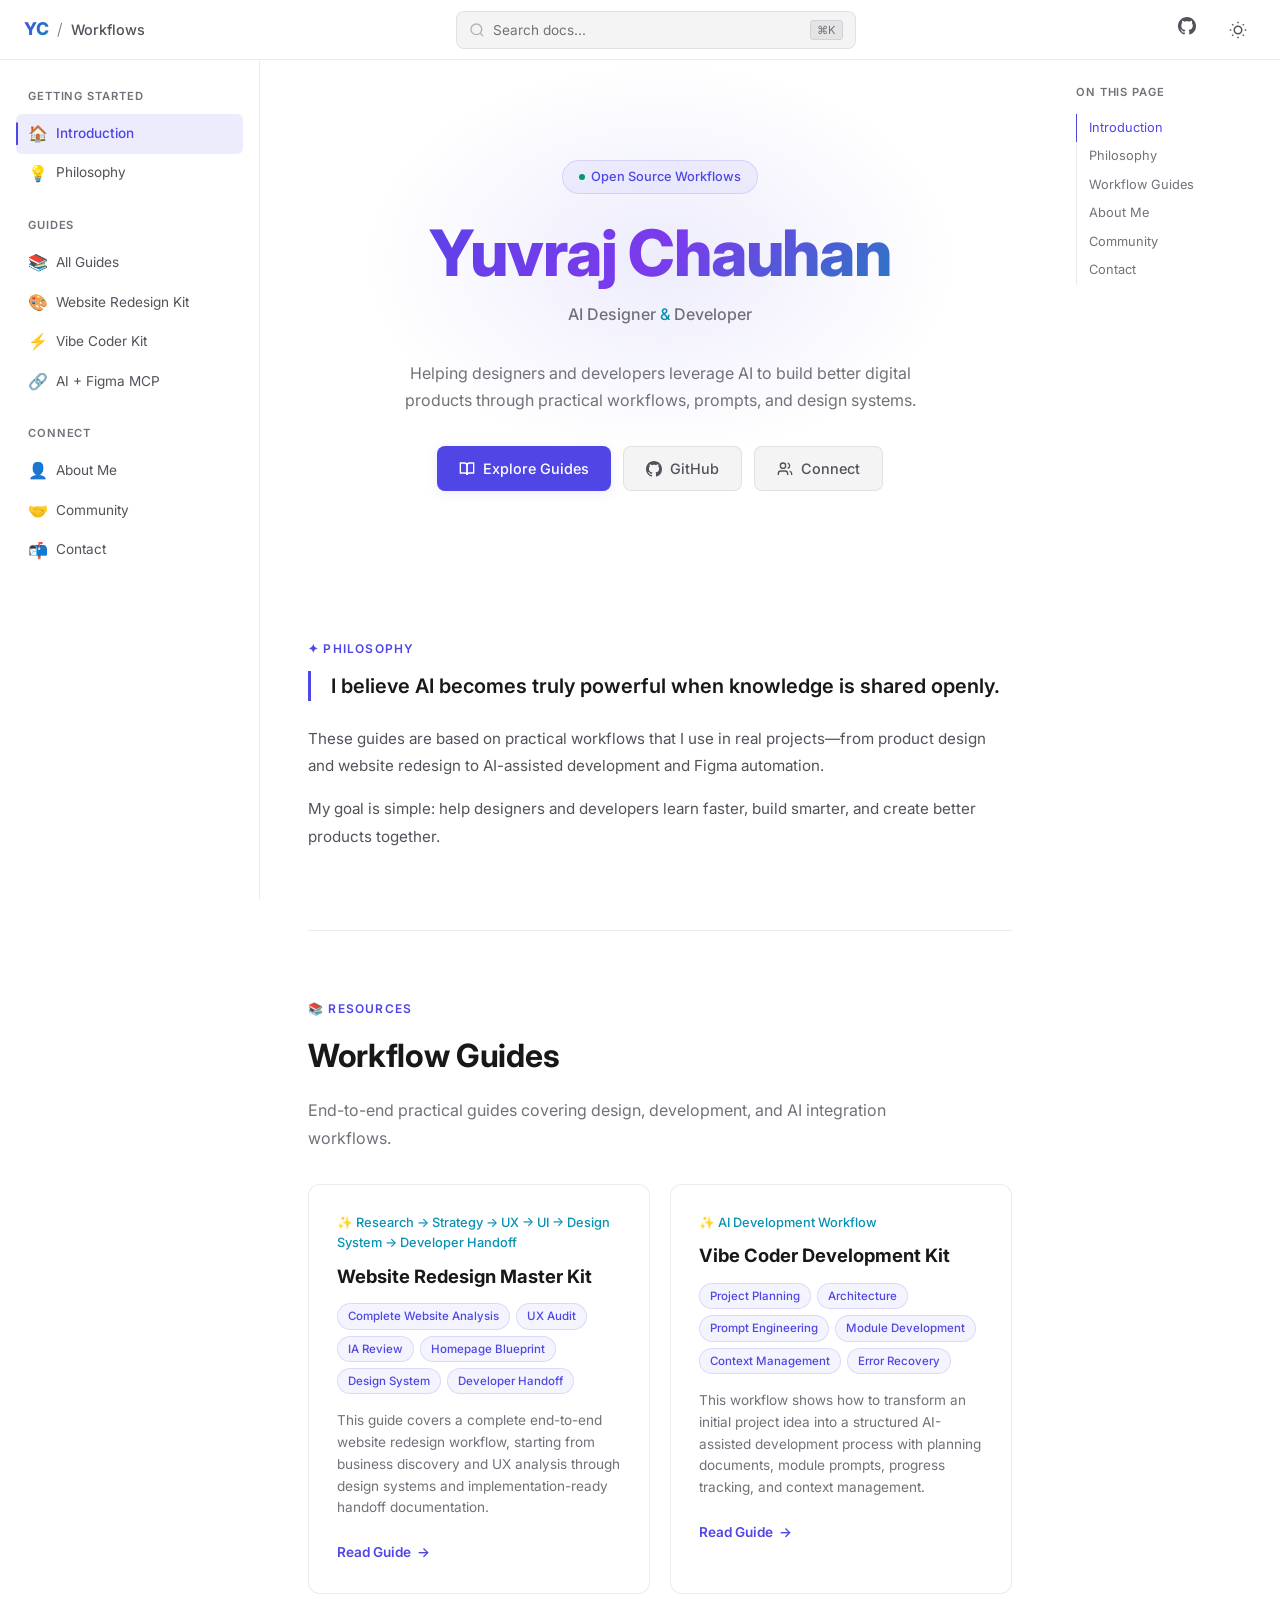
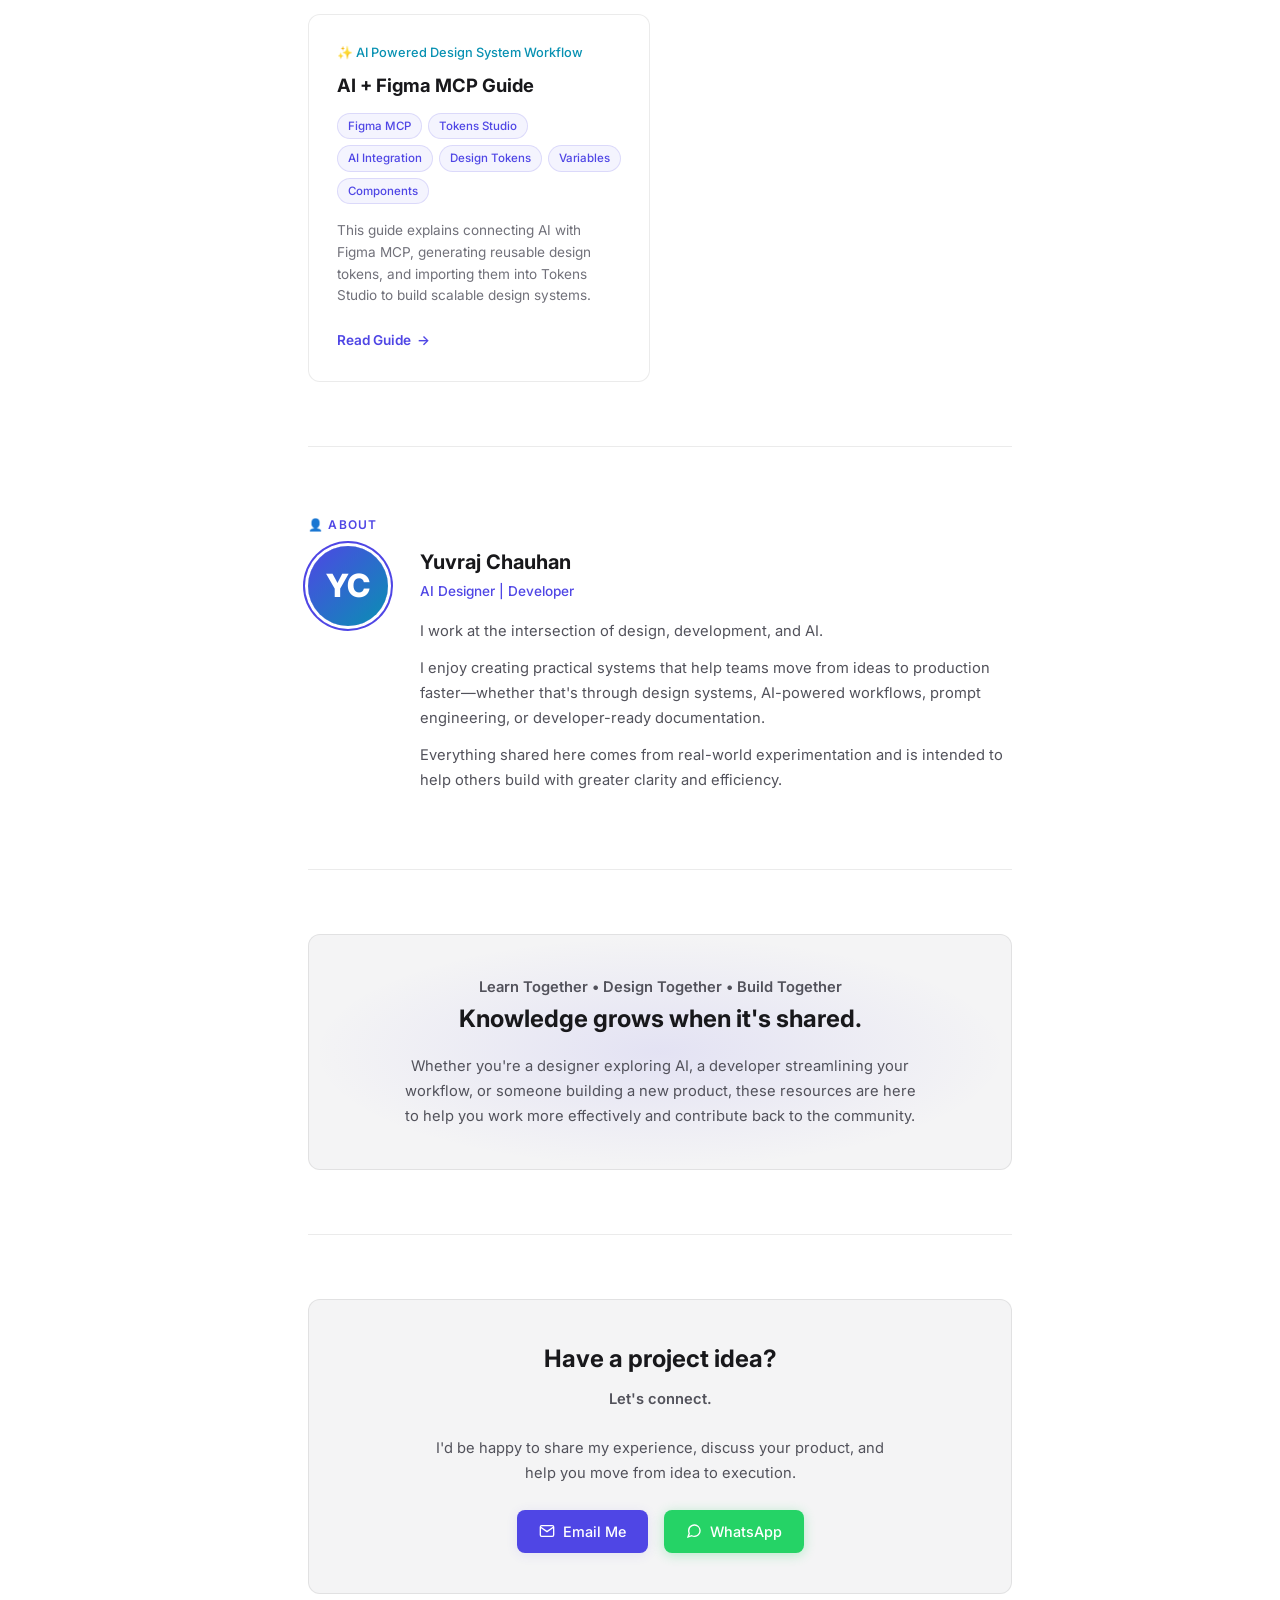
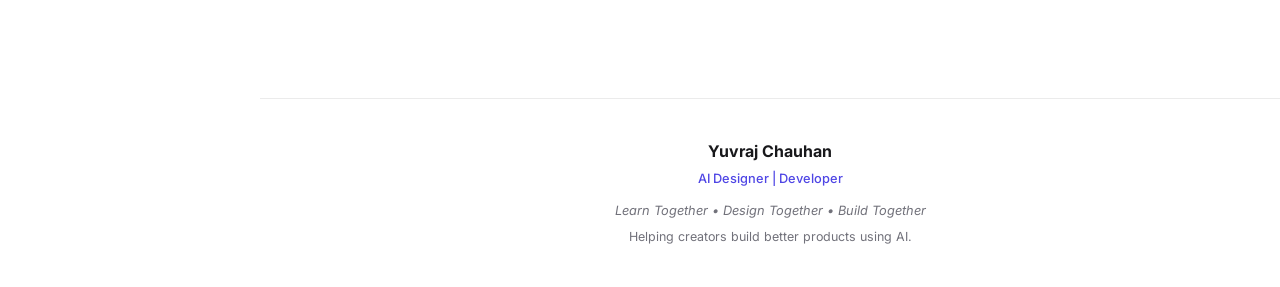
==== index.html @ 5a309671 "first-commit-project" ====
<!DOCTYPE html>
<html lang="en" data-theme="dark">

<head>
  <meta charset="UTF-8">
  <meta name="viewport" content="width=device-width, initial-scale=1.0">
  <title>Yuvraj Chauhan | AI Designer & Developer — Workflows & Guides</title>
  <meta name="description"
    content="Practical AI workflows, prompts, and design systems to help designers and developers build better digital products.">
  <meta name="author" content="Yuvraj Chauhan">
  <link rel="icon"
    href="data:image/svg+xml,<svg xmlns='http://www.w3.org/2000/svg' viewBox='0 0 100 100'><text y='.9em' font-size='90'>⚡</text></svg>">
  <link rel="stylesheet" href="style.css">
</head>

<body>

  <!-- Reading Progress Bar -->
  <div id="progress-bar"></div>

  <!-- ========== NAVBAR ========== -->
  <nav class="navbar" id="navbar">
    <div class="navbar-left">
      <button class="mobile-menu-btn" id="mobile-menu-btn" aria-label="Toggle menu">
        <svg width="20" height="20" viewBox="0 0 24 24" fill="none" stroke="currentColor" stroke-width="2">
          <path d="M3 12h18M3 6h18M3 18h18" />
        </svg>
      </button>
      <a class="logo" href="#">YC</a>
      <span class="logo-divider">/</span>
      <span class="logo-text">Workflows</span>
    </div>
    <div class="navbar-center">
      <button class="search-trigger" id="search-trigger" aria-label="Search">
        <svg viewBox="0 0 24 24" fill="none" stroke="currentColor" stroke-width="2">
          <circle cx="11" cy="11" r="8" />
          <path d="m21 21-4.35-4.35" />
        </svg>
        <span>Search docs...</span>
        <kbd>⌘K</kbd>
      </button>
    </div>
    <div class="navbar-right">
      <a href="#" onclick="alert('GitHub projects coming soon!'); return false;" class="nav-link-top" title="GitHub projects coming soon...">
        <svg width="18" height="18" viewBox="0 0 24 24" fill="currentColor">
          <path
            d="M12 0C5.37 0 0 5.37 0 12c0 5.31 3.435 9.795 8.205 11.385.6.105.825-.255.825-.57 0-.285-.015-1.23-.015-2.235-3.015.555-3.795-.735-4.035-1.41-.135-.345-.72-1.41-1.23-1.695-.42-.225-1.02-.78-.015-.795.945-.015 1.62.87 1.845 1.23 1.08 1.815 2.805 1.305 3.495.99.105-.78.42-1.305.765-1.605-2.67-.3-5.46-1.335-5.46-5.925 0-1.305.465-2.385 1.23-3.225-.12-.3-.54-1.53.12-3.18 0 0 1.005-.315 3.3 1.23.96-.27 1.98-.405 3-.405s2.04.135 3 .405c2.295-1.56 3.3-1.23 3.3-1.23.66 1.65.24 2.88.12 3.18.765.84 1.23 1.905 1.23 3.225 0 4.605-2.805 5.625-5.475 5.925.435.375.81 1.095.81 2.22 0 1.605-.015 2.895-.015 3.3 0 .315.225.69.825.57A12.02 12.02 0 0 0 24 12c0-6.63-5.37-12-12-12z" />
        </svg>
      </a>
      <button class="theme-toggle" id="theme-toggle" aria-label="Toggle theme">
        <svg class="icon-moon" width="18" height="18" viewBox="0 0 24 24" fill="none" stroke="currentColor"
          stroke-width="2">
          <path d="M21 12.79A9 9 0 1 1 11.21 3 7 7 0 0 0 21 12.79z" />
        </svg>
        <svg class="icon-sun" width="18" height="18" viewBox="0 0 24 24" fill="none" stroke="currentColor"
          stroke-width="2" style="display:none">
          <circle cx="12" cy="12" r="5" />
          <path
            d="M12 1v2M12 21v2M4.22 4.22l1.42 1.42M18.36 18.36l1.42 1.42M1 12h2M21 12h2M4.22 19.78l1.42-1.42M18.36 5.64l1.42-1.42" />
        </svg>
      </button>
    </div>
  </nav>

  <!-- Mobile Sidebar Overlay -->
  <div class="sidebar-overlay" id="sidebar-overlay"></div>

  <!-- ========== LAYOUT ========== -->
  <div class="layout">

    <!-- Left Sidebar Navigation -->
    <aside class="sidebar-left" id="sidebar-left">
      <nav>
        <div class="nav-section">
          <span class="nav-label">Getting Started</span>
          <a href="#hero" class="sidebar-link active" data-section="hero">
            <span class="sidebar-link-icon">🏠</span> Introduction
          </a>
          <a href="#philosophy" class="sidebar-link" data-section="philosophy">
            <span class="sidebar-link-icon">💡</span> Philosophy
          </a>
        </div>
        <div class="nav-section">
          <span class="nav-label">Guides</span>
          <a href="#guides" class="sidebar-link" data-section="guides">
            <span class="sidebar-link-icon">📚</span> All Guides
          </a>
          <a href="#guide-redesign" class="sidebar-link" data-section="guide-redesign">
            <span class="sidebar-link-icon">🎨</span> Website Redesign Kit
          </a>
          <a href="#guide-vibecoder" class="sidebar-link" data-section="guide-vibecoder">
            <span class="sidebar-link-icon">⚡</span> Vibe Coder Kit
          </a>
          <a href="#guide-figma" class="sidebar-link" data-section="guide-figma">
            <span class="sidebar-link-icon">🔗</span> AI + Figma MCP
          </a>
        </div>
        <div class="nav-section">
          <span class="nav-label">Connect</span>
          <a href="#about" class="sidebar-link" data-section="about">
            <span class="sidebar-link-icon">👤</span> About Me
          </a>
          <a href="#community" class="sidebar-link" data-section="community">
            <span class="sidebar-link-icon">🤝</span> Community
          </a>
          <a href="#contact" class="sidebar-link" data-section="contact">
            <span class="sidebar-link-icon">📬</span> Contact
          </a>
        </div>
      </nav>
    </aside>

    <!-- Main Content -->
    <main class="content" id="main-content">

      <!-- HERO SECTION -->
      <section class="hero" id="hero">
        <div class="hero-badge">
          <span class="hero-badge-dot"></span>
          Open Source Workflows
        </div>
        <h1>Yuvraj Chauhan</h1>
        <p class="hero-subtitle">AI Designer <span>&</span> Developer</p>
        <p>Helping designers and developers leverage AI to build better digital products through practical workflows,
          prompts, and design systems.</p>
        <div class="hero-buttons">
          <a href="#guides" class="btn btn-primary">
            <svg width="16" height="16" viewBox="0 0 24 24" fill="none" stroke="currentColor" stroke-width="2">
              <path d="M2 3h6a4 4 0 0 1 4 4v14a3 3 0 0 0-3-3H2z" />
              <path d="M22 3h-6a4 4 0 0 0-4 4v14a3 3 0 0 1 3-3h7z" />
            </svg>
            Explore Guides
          </a>
          <a href="#" onclick="alert('GitHub projects coming soon!'); return false;" class="btn btn-secondary">
            <svg width="16" height="16" viewBox="0 0 24 24" fill="currentColor"><path d="M12 0C5.37 0 0 5.37 0 12c0 5.31 3.435 9.795 8.205 11.385.6.105.825-.255.825-.57 0-.285-.015-1.23-.015-2.235-3.015.555-3.795-.735-4.035-1.41-.135-.345-.72-1.41-1.23-1.695-.42-.225-1.02-.78-.015-.795.945-.015 1.62.87 1.845 1.23 1.08 1.815 2.805 1.305 3.495.99.105-.78.42-1.305.765-1.605-2.67-.3-5.46-1.335-5.46-5.925 0-1.305.465-2.385 1.23-3.225-.12-.3-.54-1.53.12-3.18 0 0 1.005-.315 3.3 1.23.96-.27 1.98-.405 3-.405s2.04.135 3 .405c2.295-1.56 3.3-1.23 3.3-1.23.66 1.65.24 2.88.12 3.18.765.84 1.23 1.905 1.23 3.225 0 4.605-2.805 5.625-5.475 5.925.435.375.81 1.095.81 2.22 0 1.605-.015 2.895-.015 3.3 0 .315.225.69.825.57A12.02 12.02 0 0 0 24 12c0-6.63-5.37-12-12-12z"/></svg>
            GitHub
          </a>
          <a href="#contact" class="btn btn-secondary">
            <svg width="16" height="16" viewBox="0 0 24 24" fill="none" stroke="currentColor" stroke-width="2">
              <path d="M16 21v-2a4 4 0 0 0-4-4H6a4 4 0 0 0-4 4v2" />
              <circle cx="9" cy="7" r="4" />
              <path d="M22 21v-2a4 4 0 0 0-3-3.87" />
              <path d="M16 3.13a4 4 0 0 1 0 7.75" />
            </svg>
            Connect
          </a>
        </div>
      </section>

      <!-- PHILOSOPHY / INTRODUCTION -->
      <section class="section" id="philosophy">
        <div class="reveal">
          <span class="section-label">✦ Philosophy</span>
          <div class="intro-quote">
            I believe AI becomes truly powerful when knowledge is shared openly.
          </div>
          <p class="intro-text">
            These guides are based on practical workflows that I use in real projects—from product design and website
            redesign to AI-assisted development and Figma automation.
          </p>
          <p class="intro-text">
            My goal is simple: help designers and developers learn faster, build smarter, and create better products
            together.
          </p>
        </div>
      </section>

      <!-- GUIDES / RESOURCE CARDS -->
      <section class="section" id="guides">
        <div class="reveal">
          <span class="section-label">📚 Resources</span>
          <h2 class="section-title">Workflow Guides</h2>
          <p class="section-desc">End-to-end practical guides covering design, development, and AI integration
            workflows.</p>
        </div>

        <div class="cards-grid">

          <!-- Card 1: Website Redesign -->
          <article class="resource-card reveal reveal-delay-1" id="guide-redesign">
            <span class="card-sparkle">✨ Research → Strategy → UX → UI → Design System → Developer Handoff</span>
            <h3 class="card-title">Website Redesign Master Kit</h3>
            <div class="card-tags">
              <span class="card-tag">Complete Website Analysis</span>
              <span class="card-tag">UX Audit</span>
              <span class="card-tag">IA Review</span>
              <span class="card-tag">Homepage Blueprint</span>
              <span class="card-tag">Design System</span>
              <span class="card-tag">Developer Handoff</span>
            </div>
            <p class="card-desc">This guide covers a complete end-to-end website redesign workflow, starting from
              business discovery and UX analysis through design systems and implementation-ready handoff documentation.
            </p>
            <a href="guides/website-redesign.html" class="card-btn">Read Guide <span>→</span></a>
          </article>

          <!-- Card 2: Vibe Coder -->
          <article class="resource-card reveal reveal-delay-2" id="guide-vibecoder">
            <span class="card-sparkle">✨ AI Development Workflow</span>
            <h3 class="card-title">Vibe Coder Development Kit</h3>
            <div class="card-tags">
              <span class="card-tag">Project Planning</span>
              <span class="card-tag">Architecture</span>
              <span class="card-tag">Prompt Engineering</span>
              <span class="card-tag">Module Development</span>
              <span class="card-tag">Context Management</span>
              <span class="card-tag">Error Recovery</span>
            </div>
            <p class="card-desc">This workflow shows how to transform an initial project idea into a structured
              AI-assisted development process with planning documents, module prompts, progress tracking, and context
              management.</p>
            <a href="guides/vibe-coder.html" class="card-btn">Read Guide <span>→</span></a>
          </article>

          <!-- Card 3: AI + Figma MCP -->
          <article class="resource-card reveal reveal-delay-3" id="guide-figma">
            <span class="card-sparkle">✨ AI Powered Design System Workflow</span>
            <h3 class="card-title">AI + Figma MCP Guide</h3>
            <div class="card-tags">
              <span class="card-tag">Figma MCP</span>
              <span class="card-tag">Tokens Studio</span>
              <span class="card-tag">AI Integration</span>
              <span class="card-tag">Design Tokens</span>
              <span class="card-tag">Variables</span>
              <span class="card-tag">Components</span>
            </div>
            <p class="card-desc">This guide explains connecting AI with Figma MCP, generating reusable design tokens,
              and importing them into Tokens Studio to build scalable design systems.</p>
            <a href="guides/ai-figma-mcp.html" class="card-btn">Read Guide <span>→</span></a>
          </article>

        </div>
      </section>

      <!-- ABOUT ME -->
      <section class="section" id="about">
        <div class="reveal">
          <span class="section-label">👤 About</span>
          <div class="about-grid">
            <div class="about-avatar">YC</div>
            <div class="about-content">
              <h2 class="about-name">Yuvraj Chauhan</h2>
              <p class="about-role">AI Designer | Developer</p>
              <p>I work at the intersection of design, development, and AI.</p>
              <p>I enjoy creating practical systems that help teams move from ideas to production faster—whether that's
                through design systems, AI-powered workflows, prompt engineering, or developer-ready documentation.</p>
              <p>Everything shared here comes from real-world experimentation and is intended to help others build with
                greater clarity and efficiency.</p>
            </div>
          </div>
        </div>
      </section>

      <!-- COMMUNITY -->
      <section class="section" id="community">
        <div class="reveal">
          <div class="community-banner">
            <p class="community-tagline">Learn Together • Design Together • Build Together</p>
            <h2>Knowledge grows when it's shared.</h2>
            <p>Whether you're a designer exploring AI, a developer streamlining your workflow, or someone building a new
              product, these resources are here to help you work more effectively and contribute back to the community.
            </p>
          </div>
        </div>
      </section>

      <!-- CONTACT CTA -->
      <section class="section" id="contact">
        <div class="reveal">
          <div class="cta-box">
            <h2>Have a project idea?</h2>
            <p class="cta-subtitle">Let's connect.</p>
            <p>I'd be happy to share my experience, discuss your product, and help you move from idea to execution.</p>
            <div style="display: flex; gap: 16px; justify-content: center; flex-wrap: wrap; margin-top: 24px;">
              <a href="mailto:chauhanyuvrajsinh457@gmail.com" class="btn btn-primary">
                <svg width="16" height="16" viewBox="0 0 24 24" fill="none" stroke="currentColor" stroke-width="2"><path d="M4 4h16c1.1 0 2 .9 2 2v12c0 1.1-.9 2-2 2H4c-1.1 0-2-.9-2-2V6c0-1.1.9-2 2-2z"/><polyline points="22,6 12,13 2,6"/></svg>
                Email Me
              </a>
              <a href="https://wa.me/919428371238" target="_blank" rel="noopener" class="btn btn-primary" style="background: #25D366; color: white; box-shadow: 0 2px 12px rgba(37, 211, 102, 0.3);">
                <svg width="16" height="16" viewBox="0 0 24 24" fill="none" stroke="currentColor" stroke-width="2"><path d="M21 11.5a8.38 8.38 0 0 1-.9 3.8 8.5 8.5 0 0 1-7.6 4.7 8.38 8.38 0 0 1-3.8-.9L3 21l1.9-5.7a8.38 8.38 0 0 1-.9-3.8 8.5 8.5 0 0 1 4.7-7.6 8.38 8.38 0 0 1 3.8-.9h.5a8.48 8.48 0 0 1 8 8v.5z"/></svg>
                WhatsApp
              </a>
            </div>
          </div>
        </div>
      </section>

    </main>

    <!-- Right Sidebar - Table of Contents -->
    <aside class="sidebar-right" id="sidebar-right">
      <span class="toc-title">On This Page</span>
      <a href="#hero" class="toc-link active" data-toc="hero">Introduction</a>
      <a href="#philosophy" class="toc-link" data-toc="philosophy">Philosophy</a>
      <a href="#guides" class="toc-link" data-toc="guides">Workflow Guides</a>
      <a href="#about" class="toc-link" data-toc="about">About Me</a>
      <a href="#community" class="toc-link" data-toc="community">Community</a>
      <a href="#contact" class="toc-link" data-toc="contact">Contact</a>
    </aside>

  </div>

  <!-- ========== FOOTER ========== -->
  <footer class="footer" id="footer">
    <p class="footer-brand">Yuvraj Chauhan</p>
    <p class="footer-role">AI Designer | Developer</p>
    <p class="footer-tagline">Learn Together • Design Together • Build Together</p>
    <p class="footer-desc">Helping creators build better products using AI.</p>
  </footer>

  <!-- ========== SEARCH MODAL ========== -->
  <div class="search-modal" id="search-modal">
    <div class="search-box">
      <div class="search-input-wrap">
        <svg viewBox="0 0 24 24" fill="none" stroke="currentColor" stroke-width="2">
          <circle cx="11" cy="11" r="8" />
          <path d="m21 21-4.35-4.35" />
        </svg>
        <input type="text" class="search-input" id="search-input" placeholder="Search documentation..."
          autocomplete="off">
        <kbd
          style="font-size:0.7rem;padding:2px 8px;background:var(--bg-2);border:1px solid var(--border);border-radius:4px;color:var(--text-3);">Esc</kbd>
      </div>
      <div class="search-results" id="search-results">
        <a href="#hero" class="search-result-item" data-search="introduction yuvraj chauhan ai designer developer">
          <span class="search-result-icon">🏠</span>
          <span class="search-result-text">Introduction</span>
        </a>
        <a href="#philosophy" class="search-result-item"
          data-search="philosophy ai knowledge shared openly guides practical workflows">
          <span class="search-result-icon">💡</span>
          <span class="search-result-text">Philosophy</span>
        </a>
        <a href="#guide-redesign" class="search-result-item"
          data-search="website redesign master kit ux audit ia review design system developer handoff">
          <span class="search-result-icon">🎨</span>
          <span class="search-result-text">Website Redesign Master Kit</span>
        </a>
        <a href="#guide-vibecoder" class="search-result-item"
          data-search="vibe coder development kit ai project planning architecture prompt engineering">
          <span class="search-result-icon">⚡</span>
          <span class="search-result-text">Vibe Coder Development Kit</span>
        </a>
        <a href="#guide-figma" class="search-result-item"
          data-search="ai figma mcp tokens studio design tokens variables components">
          <span class="search-result-icon">🔗</span>
          <span class="search-result-text">AI + Figma MCP Guide</span>
        </a>
        <a href="#about" class="search-result-item" data-search="about me yuvraj chauhan designer developer ai">
          <span class="search-result-icon">👤</span>
          <span class="search-result-text">About Me</span>
        </a>
        <a href="#contact" class="search-result-item" data-search="contact connect project idea email">
          <span class="search-result-icon">📬</span>
          <span class="search-result-text">Contact</span>
        </a>
      </div>
      <div class="search-hint">Navigate with ↑↓ · Select with Enter · Close with Esc</div>
    </div>
  </div>

  <script src="app.js"></script>
</body>

</html>
---- style.css ----
/* ========== IMPORTS ========== */
@import url('https://fonts.googleapis.com/css2?family=Inter:wght@300;400;500;600;700;800;900&family=JetBrains+Mono:wght@400;500;600&display=swap');

/* ========== CSS VARIABLES ========== */
:root {
  --font-sans: 'Inter', -apple-system, BlinkMacSystemFont, sans-serif;
  --font-mono: 'JetBrains Mono', monospace;
  --radius: 12px;
  --radius-sm: 8px;
  --radius-xs: 6px;
  --sidebar-w: 260px;
  --toc-w: 220px;
  --navbar-h: 60px;
  --transition: 0.3s cubic-bezier(0.4, 0, 0.2, 1);
}

[data-theme="dark"] {
  --bg-0: #09090B;
  --bg-1: #111113;
  --bg-2: #18181B;
  --bg-card: #141418;
  --bg-card-hover: #1a1a1f;
  --border: rgba(255,255,255,0.06);
  --border-hover: rgba(255,255,255,0.12);
  --text-1: #FAFAFA;
  --text-2: #A1A1AA;
  --text-3: #71717A;
  --primary: #6366F1;
  --primary-hover: #818CF8;
  --primary-glow: rgba(99,102,241,0.15);
  --accent: #22D3EE;
  --accent-hover: #67E8F9;
  --accent-glow: rgba(34,211,238,0.12);
  --gradient-1: linear-gradient(135deg, #6366F1, #22D3EE);
  --gradient-2: linear-gradient(135deg, #6366F1 0%, #8B5CF6 50%, #22D3EE 100%);
  --shadow-card: 0 4px 24px rgba(0,0,0,0.3);
  --shadow-lg: 0 8px 40px rgba(0,0,0,0.4);
  --navbar-bg: rgba(9,9,11,0.8);
  --overlay: rgba(0,0,0,0.6);
  --tag-bg: rgba(99,102,241,0.1);
  --tag-border: rgba(99,102,241,0.2);
  --success: #34D399;
  --warning: #FBBF24;
}

[data-theme="light"] {
  --bg-0: #FFFFFF;
  --bg-1: #F4F4F5;
  --bg-2: #E4E4E7;
  --bg-card: #FFFFFF;
  --bg-card-hover: #FAFAFA;
  --border: rgba(0,0,0,0.08);
  --border-hover: rgba(0,0,0,0.15);
  --text-1: #18181B;
  --text-2: #52525B;
  --text-3: #71717A;
  --primary: #4F46E5;
  --primary-hover: #6366F1;
  --primary-glow: rgba(79,70,229,0.1);
  --accent: #0891B2;
  --accent-hover: #06B6D4;
  --accent-glow: rgba(8,145,178,0.08);
  --gradient-1: linear-gradient(135deg, #4F46E5, #0891B2);
  --gradient-2: linear-gradient(135deg, #4F46E5 0%, #7C3AED 50%, #0891B2 100%);
  --shadow-card: 0 4px 24px rgba(0,0,0,0.06);
  --shadow-lg: 0 8px 40px rgba(0,0,0,0.1);
  --navbar-bg: rgba(255,255,255,0.8);
  --overlay: rgba(0,0,0,0.4);
  --tag-bg: rgba(79,70,229,0.06);
  --tag-border: rgba(79,70,229,0.15);
  --success: #059669;
  --warning: #D97706;
}

/* ========== RESET ========== */
*, *::before, *::after { margin: 0; padding: 0; box-sizing: border-box; }
html { 
  scroll-behavior: smooth; 
  scroll-padding-top: calc(var(--navbar-h) + 24px);
  overflow-x: hidden;
  width: 100vw;
  max-width: 100%;
}
body {
  font-family: var(--font-sans);
  background: var(--bg-0);
  color: var(--text-1);
  line-height: 1.6;
  -webkit-font-smoothing: antialiased;
  overflow-x: hidden;
  width: 100%;
  max-width: 100%;
  transition: background var(--transition), color var(--transition);
}
a { color: inherit; text-decoration: none; }
button { font-family: inherit; cursor: pointer; border: none; background: none; }
img { max-width: 100%; display: block; }
ul, ol { list-style: none; }

/* ========== SCROLLBAR ========== */
::-webkit-scrollbar { width: 6px; }
::-webkit-scrollbar-track { background: transparent; }
::-webkit-scrollbar-thumb { background: var(--border-hover); border-radius: 3px; }
::-webkit-scrollbar-thumb:hover { background: var(--text-3); }

/* ========== PROGRESS BAR ========== */
#progress-bar {
  position: fixed; top: 0; left: 0; height: 2px; z-index: 1001;
  background: var(--gradient-1);
  width: 0%; transition: width 0.1s linear;
  box-shadow: 0 0 10px var(--primary-glow);
}

/* ========== NAVBAR ========== */
.navbar {
  position: fixed; top: 0; left: 0; right: 0; height: var(--navbar-h);
  background: var(--navbar-bg); backdrop-filter: blur(16px); -webkit-backdrop-filter: blur(16px);
  border-bottom: 1px solid var(--border); z-index: 1000;
  display: flex; align-items: center; justify-content: space-between;
  padding: 0 24px;
}
.navbar-left { display: flex; align-items: center; gap: 8px; }
.logo {
  font-weight: 800; font-size: 1.1rem; color: var(--text-1);
  background: var(--gradient-1); -webkit-background-clip: text; -webkit-text-fill-color: transparent;
  background-clip: text;
}
.logo-divider { color: var(--text-3); font-weight: 300; }
.logo-text { color: var(--text-2); font-size: 0.9rem; font-weight: 500; }
.mobile-menu-btn {
  display: none; font-size: 1.2rem; color: var(--text-2); padding: 4px;
}
.navbar-center { flex: 1; max-width: 400px; margin: 0 24px; }
.search-trigger {
  width: 100%; display: flex; align-items: center; gap: 8px;
  padding: 8px 12px; background: var(--bg-1); border: 1px solid var(--border);
  border-radius: var(--radius-sm); color: var(--text-3); font-size: 0.85rem;
  transition: border-color var(--transition), background var(--transition);
}
.search-trigger:hover { border-color: var(--border-hover); background: var(--bg-2); }
.search-trigger svg { width: 16px; height: 16px; opacity: 0.5; }
.search-trigger span { flex: 1; text-align: left; }
.search-trigger kbd {
  font-family: var(--font-sans); font-size: 0.7rem; padding: 2px 6px;
  background: var(--bg-2); border: 1px solid var(--border); border-radius: 4px;
  color: var(--text-3);
}
.navbar-right { display: flex; align-items: center; gap: 12px; }
.nav-link-top {
  font-size: 0.85rem; color: var(--text-2); padding: 6px 12px;
  border-radius: var(--radius-xs); transition: color var(--transition), background var(--transition);
}
.nav-link-top:hover { color: var(--text-1); background: var(--bg-1); }
.theme-toggle {
  width: 36px; height: 36px; display: flex; align-items: center; justify-content: center;
  border-radius: var(--radius-sm); color: var(--text-2); font-size: 1.1rem;
  transition: background var(--transition), color var(--transition);
}
.theme-toggle:hover { background: var(--bg-1); color: var(--text-1); }

/* ========== LAYOUT ========== */
.layout {
  display: flex; max-width: 1440px; margin: 0 auto;
  padding-top: var(--navbar-h);
}

/* ========== LEFT SIDEBAR ========== */
.sidebar-left {
  width: var(--sidebar-w); min-width: var(--sidebar-w);
  position: sticky; top: var(--navbar-h); height: calc(100vh - var(--navbar-h));
  overflow-y: auto; padding: 24px 16px; border-right: 1px solid var(--border);
  transition: transform var(--transition);
}
.nav-section { margin-bottom: 20px; }
.nav-label {
  display: block; font-size: 0.7rem; font-weight: 600; text-transform: uppercase;
  letter-spacing: 0.08em; color: var(--text-3); padding: 4px 12px; margin-bottom: 4px;
}
.sidebar-link {
  display: flex; align-items: center; gap: 8px;
  padding: 7px 12px; font-size: 0.85rem; color: var(--text-2);
  border-radius: var(--radius-xs); transition: all var(--transition);
  position: relative;
}
.sidebar-link:hover { color: var(--text-1); background: var(--bg-1); }
.sidebar-link.active {
  color: var(--primary); background: var(--primary-glow);
  font-weight: 500;
}
.sidebar-link.active::before {
  content: ''; position: absolute; left: 0; top: 50%; transform: translateY(-50%);
  width: 2px; height: 60%; background: var(--primary); border-radius: 2px;
}
.sidebar-link-icon { font-size: 1rem; width: 20px; text-align: center; }

/* ========== MAIN CONTENT ========== */
.content {
  flex: 1; min-width: 0; padding: 40px 48px;
  max-width: calc(100% - var(--sidebar-w) - var(--toc-w));
}

/* ========== RIGHT SIDEBAR (TOC) ========== */
.sidebar-right {
  width: var(--toc-w); min-width: var(--toc-w);
  position: sticky; top: var(--navbar-h); height: calc(100vh - var(--navbar-h));
  overflow-y: auto; padding: 24px 16px;
}
.toc-title {
  display: block; font-size: 0.7rem; font-weight: 600; text-transform: uppercase;
  letter-spacing: 0.08em; color: var(--text-3); margin-bottom: 12px;
}
.toc-link {
  display: block; font-size: 0.8rem; color: var(--text-3); padding: 4px 12px;
  border-left: 1px solid var(--border); transition: all var(--transition);
}
.toc-link:hover { color: var(--text-2); border-color: var(--text-3); }
.toc-link.active { color: var(--primary); border-color: var(--primary); }

/* ========== HERO SECTION ========== */
.hero {
  text-align: center; padding: 60px 0 80px; position: relative;
}
.hero::before {
  content: ''; position: absolute; top: -40px; left: 50%; transform: translateX(-50%);
  width: 100%; max-width: 600px; height: 400px;
  background: radial-gradient(ellipse, var(--primary-glow) 0%, transparent 70%);
  pointer-events: none; z-index: 0;
}
.hero-badge {
  display: inline-flex; align-items: center; gap: 6px;
  padding: 6px 16px; background: var(--tag-bg); border: 1px solid var(--tag-border);
  border-radius: 100px; font-size: 0.8rem; color: var(--primary); font-weight: 500;
  margin-bottom: 24px; position: relative; z-index: 1;
}
.hero-badge-dot {
  width: 6px; height: 6px; background: var(--success); border-radius: 50%;
  animation: pulse-dot 2s ease infinite;
}
@keyframes pulse-dot {
  0%, 100% { opacity: 1; transform: scale(1); }
  50% { opacity: 0.5; transform: scale(1.5); }
}
.hero h1 {
  font-size: clamp(2.5rem, 5vw, 4rem); font-weight: 800; line-height: 1.1;
  background: var(--gradient-2); -webkit-background-clip: text; -webkit-text-fill-color: transparent;
  background-clip: text; margin-bottom: 12px; position: relative; z-index: 1;
  letter-spacing: -0.02em;
}
.hero-subtitle {
  font-size: 1.1rem; color: var(--text-2); font-weight: 500;
  margin-bottom: 20px; position: relative; z-index: 1;
}
.hero-subtitle span { color: var(--accent); }
.hero p {
  max-width: 560px; margin: 0 auto 32px; color: var(--text-3);
  font-size: 1rem; line-height: 1.7; position: relative; z-index: 1;
}
.hero-buttons {
  display: flex; gap: 12px; justify-content: center; flex-wrap: wrap;
  position: relative; z-index: 1;
}

/* ========== BUTTONS ========== */
.btn {
  display: inline-flex; align-items: center; gap: 8px;
  padding: 10px 22px; font-size: 0.9rem; font-weight: 500;
  border-radius: var(--radius-sm); transition: all var(--transition);
  position: relative; overflow: hidden;
}
.btn-primary {
  background: var(--primary); color: #fff;
  box-shadow: 0 2px 12px var(--primary-glow);
}
.btn-primary:hover {
  background: var(--primary-hover); transform: translateY(-1px);
  box-shadow: 0 4px 20px var(--primary-glow);
}
.btn-secondary {
  background: var(--bg-1); color: var(--text-2);
  border: 1px solid var(--border);
}
.btn-secondary:hover {
  background: var(--bg-2); color: var(--text-1);
  border-color: var(--border-hover); transform: translateY(-1px);
}
.btn-ghost {
  color: var(--primary); padding: 10px 4px;
}
.btn-ghost:hover { color: var(--primary-hover); }
.btn svg { width: 16px; height: 16px; }

/* ========== SECTIONS ========== */
.section {
  padding: 64px 0; position: relative;
}
.section + .section { border-top: 1px solid var(--border); }
.section-label {
  display: inline-flex; align-items: center; gap: 6px;
  font-size: 0.75rem; font-weight: 600; text-transform: uppercase;
  letter-spacing: 0.1em; color: var(--primary); margin-bottom: 12px;
}
.section-title {
  font-size: clamp(1.5rem, 3vw, 2rem); font-weight: 700;
  margin-bottom: 16px; letter-spacing: -0.01em;
}
.section-desc {
  color: var(--text-3); font-size: 1rem; max-width: 600px;
  line-height: 1.7; margin-bottom: 32px;
}

/* ========== INTRO SECTION ========== */
.intro-quote {
  font-size: 1.25rem; font-weight: 600; color: var(--text-1); line-height: 1.5;
  margin-bottom: 24px; position: relative; padding-left: 20px;
  border-left: 3px solid var(--primary);
}
.intro-text { color: var(--text-2); font-size: 0.95rem; line-height: 1.8; margin-bottom: 16px; }

/* ========== RESOURCE CARDS ========== */
.cards-grid {
  display: grid; grid-template-columns: repeat(auto-fill, minmax(300px, 1fr));
  gap: 20px;
}
.resource-card {
  background: var(--bg-card); border: 1px solid var(--border);
  border-radius: var(--radius); padding: 28px; position: relative;
  transition: all var(--transition); overflow: hidden;
}
.resource-card::before {
  content: ''; position: absolute; top: 0; left: 0; right: 0; height: 2px;
  background: var(--gradient-1); opacity: 0; transition: opacity var(--transition);
}
.resource-card:hover {
  border-color: var(--border-hover); background: var(--bg-card-hover);
  transform: translateY(-2px); box-shadow: var(--shadow-card);
}
.resource-card:hover::before { opacity: 1; }
.card-emoji { font-size: 1.5rem; margin-bottom: 16px; display: block; }
.card-sparkle {
  font-size: 0.8rem; color: var(--accent); font-weight: 500;
  margin-bottom: 8px; display: flex; align-items: center; gap: 4px;
}
.card-title {
  font-size: 1.15rem; font-weight: 700; margin-bottom: 12px;
  color: var(--text-1);
}
.card-tags {
  display: flex; flex-wrap: wrap; gap: 6px; margin-bottom: 16px;
}
.card-tag {
  padding: 3px 10px; font-size: 0.72rem; font-weight: 500;
  background: var(--tag-bg); border: 1px solid var(--tag-border);
  border-radius: 100px; color: var(--primary);
}
.card-desc {
  font-size: 0.85rem; color: var(--text-3); line-height: 1.6;
  margin-bottom: 20px;
}
.card-btn {
  display: inline-flex; align-items: center; gap: 6px;
  font-size: 0.85rem; font-weight: 600; color: var(--primary);
  transition: all var(--transition);
}
.card-btn:hover { color: var(--primary-hover); gap: 10px; }

/* ========== ABOUT SECTION ========== */
.about-grid {
  display: grid; grid-template-columns: auto 1fr; gap: 32px;
  align-items: start;
}
.about-avatar {
  width: 80px; height: 80px; border-radius: 50%; overflow: hidden;
  background: var(--gradient-1); display: flex; align-items: center;
  justify-content: center; font-size: 2rem; font-weight: 800; color: #fff;
  box-shadow: 0 0 0 3px var(--bg-0), 0 0 0 5px var(--primary);
}
.about-content .about-name { font-size: 1.25rem; font-weight: 700; margin-bottom: 2px; }
.about-content .about-role { color: var(--primary); font-size: 0.85rem; font-weight: 500; margin-bottom: 16px; }
.about-content p { color: var(--text-2); font-size: 0.92rem; line-height: 1.7; margin-bottom: 12px; }

/* ========== COMMUNITY SECTION ========== */
.community-banner {
  background: var(--bg-1); border: 1px solid var(--border);
  border-radius: var(--radius); padding: 40px; text-align: center;
  position: relative; overflow: hidden;
}
.community-banner::before {
  content: ''; position: absolute; inset: 0;
  background: radial-gradient(ellipse at center, var(--primary-glow) 0%, transparent 70%);
  pointer-events: none;
}
.community-tagline {
  font-size: 0.85rem; font-weight: 600; color: var(--accent);
  margin-bottom: 12px; position: relative;
}
.community-banner h2 {
  font-size: 1.5rem; font-weight: 700; margin-bottom: 16px; position: relative;
}
.community-banner p {
  color: var(--text-2); font-size: 0.92rem; max-width: 520px;
  margin: 0 auto; line-height: 1.7; position: relative;
}

/* ========== CONTACT CTA ========== */
.cta-box {
  background: var(--bg-1); border: 1px solid var(--border);
  border-radius: var(--radius); padding: 40px; text-align: center;
  position: relative; overflow: hidden;
}
.cta-box::before {
  content: ''; position: absolute; inset: -1px;
  background: var(--gradient-1); border-radius: var(--radius); z-index: -1;
  opacity: 0; transition: opacity var(--transition);
}
.cta-box:hover::before { opacity: 0.15; }
.cta-box h2 { font-size: 1.5rem; font-weight: 700; margin-bottom: 8px; }
.cta-subtitle { color: var(--accent); font-weight: 600; font-size: 1.1rem; margin-bottom: 16px; }
.cta-box p { color: var(--text-2); font-size: 0.92rem; max-width: 480px; margin: 0 auto 24px; line-height: 1.7; }

/* ========== FOOTER ========== */
.footer {
  border-top: 1px solid var(--border); padding: 40px 48px;
  margin-left: var(--sidebar-w); text-align: center;
}
.footer-brand { font-weight: 700; font-size: 1rem; margin-bottom: 4px; }
.footer-role { color: var(--primary); font-size: 0.8rem; font-weight: 500; margin-bottom: 12px; }
.footer-tagline { color: var(--text-3); font-size: 0.8rem; font-style: italic; margin-bottom: 6px; }
.footer-desc { color: var(--text-3); font-size: 0.78rem; }

/* ========== SEARCH MODAL ========== */
.search-modal {
  position: fixed; inset: 0; z-index: 2000; display: flex;
  align-items: flex-start; justify-content: center; padding-top: 20vh;
  background: var(--overlay); backdrop-filter: blur(8px);
  opacity: 0; visibility: hidden; transition: all var(--transition);
}
.search-modal.active { opacity: 1; visibility: visible; }
.search-box {
  width: 90%; max-width: 520px; background: var(--bg-1);
  border: 1px solid var(--border); border-radius: var(--radius);
  box-shadow: var(--shadow-lg); overflow: hidden;
  transform: translateY(-10px); transition: transform var(--transition);
}
.search-modal.active .search-box { transform: translateY(0); }
.search-input-wrap {
  display: flex; align-items: center; gap: 12px; padding: 16px 20px;
  border-bottom: 1px solid var(--border);
}
.search-input-wrap svg { width: 20px; height: 20px; color: var(--text-3); flex-shrink: 0; }
.search-input {
  flex: 1; background: none; border: none; outline: none;
  font-size: 1rem; color: var(--text-1); font-family: var(--font-sans);
}
.search-input::placeholder { color: var(--text-3); }
.search-results { padding: 8px; max-height: 300px; overflow-y: auto; }
.search-result-item {
  display: flex; align-items: center; gap: 12px; padding: 10px 12px;
  border-radius: var(--radius-xs); cursor: pointer; transition: background var(--transition);
}
.search-result-item:hover { background: var(--bg-2); }
.search-result-icon { font-size: 1rem; width: 24px; text-align: center; }
.search-result-text { font-size: 0.88rem; color: var(--text-2); }
.search-hint {
  padding: 12px 20px; border-top: 1px solid var(--border);
  font-size: 0.75rem; color: var(--text-3); text-align: center;
}

/* ========== MOBILE SIDEBAR OVERLAY ========== */
.sidebar-overlay {
  position: fixed; inset: 0; z-index: 999; background: var(--overlay);
  opacity: 0; visibility: hidden; transition: all var(--transition);
}
.sidebar-overlay.active { opacity: 1; visibility: visible; }

/* ========== ANIMATIONS ========== */
.reveal {
  opacity: 0; transform: translateY(20px);
  transition: opacity 0.6s ease, transform 0.6s ease;
}
.reveal.visible { opacity: 1; transform: translateY(0); }
.reveal-delay-1 { transition-delay: 0.1s; }
.reveal-delay-2 { transition-delay: 0.2s; }
.reveal-delay-3 { transition-delay: 0.3s; }

@keyframes float {
  0%, 100% { transform: translateY(0); }
  50% { transform: translateY(-8px); }
}
@keyframes shimmer {
  0% { background-position: -200% center; }
  100% { background-position: 200% center; }
}

/* ========== RESPONSIVE ========== */
@media (max-width: 1100px) {
  .sidebar-right { display: none; }
  .content { max-width: calc(100% - var(--sidebar-w)); }
}
@media (max-width: 768px) {
  .sidebar-left {
    position: fixed; top: var(--navbar-h); left: 0; bottom: 0;
    z-index: 999; background: var(--bg-0); transform: translateX(-100%);
  }
  .sidebar-left.open { transform: translateX(0); }
  .content { max-width: 100%; padding: 24px 20px; }
  .footer { margin-left: 0; padding: 32px 20px; }
  .mobile-menu-btn { display: flex; }
  .navbar-center { display: none; }
  .cards-grid { grid-template-columns: 1fr; }
  .about-grid { grid-template-columns: 1fr; text-align: center; }
  .about-avatar { margin: 0 auto; }
  .hero h1 { font-size: 2.2rem; }
  .hero-buttons { flex-direction: column; align-items: center; }
  .community-banner, .cta-box { padding: 28px 20px; }
}
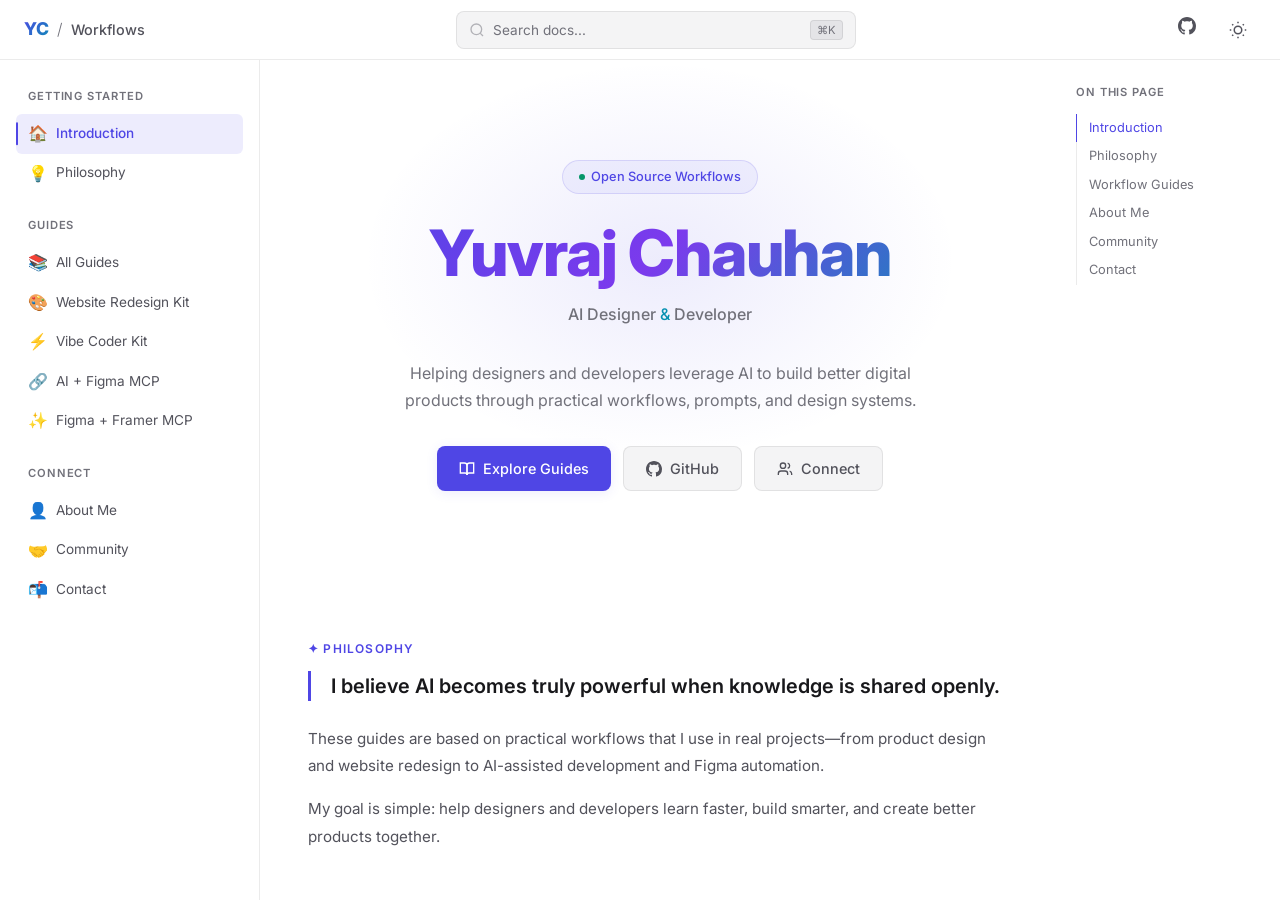
==== commit 2d55c63c: "Index & Css file" ====
--- a/index.html
+++ b/index.html
@@ -41,7 +41,8 @@
       </button>
     </div>
     <div class="navbar-right">
-      <a href="#" onclick="alert('GitHub projects coming soon!'); return false;" class="nav-link-top" title="GitHub projects coming soon...">
+      <a href="#" onclick="alert('GitHub projects coming soon!'); return false;" class="nav-link-top"
+        title="GitHub projects coming soon...">
         <svg width="18" height="18" viewBox="0 0 24 24" fill="currentColor">
           <path
             d="M12 0C5.37 0 0 5.37 0 12c0 5.31 3.435 9.795 8.205 11.385.6.105.825-.255.825-.57 0-.285-.015-1.23-.015-2.235-3.015.555-3.795-.735-4.035-1.41-.135-.345-.72-1.41-1.23-1.695-.42-.225-1.02-.78-.015-.795.945-.015 1.62.87 1.845 1.23 1.08 1.815 2.805 1.305 3.495.99.105-.78.42-1.305.765-1.605-2.67-.3-5.46-1.335-5.46-5.925 0-1.305.465-2.385 1.23-3.225-.12-.3-.54-1.53.12-3.18 0 0 1.005-.315 3.3 1.23.96-.27 1.98-.405 3-.405s2.04.135 3 .405c2.295-1.56 3.3-1.23 3.3-1.23.66 1.65.24 2.88.12 3.18.765.84 1.23 1.905 1.23 3.225 0 4.605-2.805 5.625-5.475 5.925.435.375.81 1.095.81 2.22 0 1.605-.015 2.895-.015 3.3 0 .315.225.69.825.57A12.02 12.02 0 0 0 24 12c0-6.63-5.37-12-12-12z" />
@@ -93,6 +94,9 @@
           </a>
           <a href="#guide-figma" class="sidebar-link" data-section="guide-figma">
             <span class="sidebar-link-icon">🔗</span> AI + Figma MCP
+          </a>
+          <a href="#guide-framer" class="sidebar-link" data-section="guide-framer">
+            <span class="sidebar-link-icon">✨</span> Figma + Framer MCP
           </a>
         </div>
         <div class="nav-section">
@@ -132,7 +136,10 @@
             Explore Guides
           </a>
           <a href="#" onclick="alert('GitHub projects coming soon!'); return false;" class="btn btn-secondary">
-            <svg width="16" height="16" viewBox="0 0 24 24" fill="currentColor"><path d="M12 0C5.37 0 0 5.37 0 12c0 5.31 3.435 9.795 8.205 11.385.6.105.825-.255.825-.57 0-.285-.015-1.23-.015-2.235-3.015.555-3.795-.735-4.035-1.41-.135-.345-.72-1.41-1.23-1.695-.42-.225-1.02-.78-.015-.795.945-.015 1.62.87 1.845 1.23 1.08 1.815 2.805 1.305 3.495.99.105-.78.42-1.305.765-1.605-2.67-.3-5.46-1.335-5.46-5.925 0-1.305.465-2.385 1.23-3.225-.12-.3-.54-1.53.12-3.18 0 0 1.005-.315 3.3 1.23.96-.27 1.98-.405 3-.405s2.04.135 3 .405c2.295-1.56 3.3-1.23 3.3-1.23.66 1.65.24 2.88.12 3.18.765.84 1.23 1.905 1.23 3.225 0 4.605-2.805 5.625-5.475 5.925.435.375.81 1.095.81 2.22 0 1.605-.015 2.895-.015 3.3 0 .315.225.69.825.57A12.02 12.02 0 0 0 24 12c0-6.63-5.37-12-12-12z"/></svg>
+            <svg width="16" height="16" viewBox="0 0 24 24" fill="currentColor">
+              <path
+                d="M12 0C5.37 0 0 5.37 0 12c0 5.31 3.435 9.795 8.205 11.385.6.105.825-.255.825-.57 0-.285-.015-1.23-.015-2.235-3.015.555-3.795-.735-4.035-1.41-.135-.345-.72-1.41-1.23-1.695-.42-.225-1.02-.78-.015-.795.945-.015 1.62.87 1.845 1.23 1.08 1.815 2.805 1.305 3.495.99.105-.78.42-1.305.765-1.605-2.67-.3-5.46-1.335-5.46-5.925 0-1.305.465-2.385 1.23-3.225-.12-.3-.54-1.53.12-3.18 0 0 1.005-.315 3.3 1.23.96-.27 1.98-.405 3-.405s2.04.135 3 .405c2.295-1.56 3.3-1.23 3.3-1.23.66 1.65.24 2.88.12 3.18.765.84 1.23 1.905 1.23 3.225 0 4.605-2.805 5.625-5.475 5.925.435.375.81 1.095.81 2.22 0 1.605-.015 2.895-.015 3.3 0 .315.225.69.825.57A12.02 12.02 0 0 0 24 12c0-6.63-5.37-12-12-12z" />
+            </svg>
             GitHub
           </a>
           <a href="#contact" class="btn btn-secondary">
@@ -229,6 +236,22 @@
             <a href="guides/ai-figma-mcp.html" class="card-btn">Read Guide <span>→</span></a>
           </article>
 
+          <!-- Card 4: Figma + Framer MCP -->
+          <article class="resource-card reveal reveal-delay-4" id="guide-framer">
+            <span class="card-sparkle">✨ Figma to Framer Implementation</span>
+            <h3 class="card-title">Figma + Framer MCP Workflow</h3>
+            <div class="card-tags">
+              <span class="card-tag">Figma MCP</span>
+              <span class="card-tag">Framer MCP</span>
+              <span class="card-tag">AI Integration</span>
+              <span class="card-tag">Animation MD</span>
+              <span class="card-tag">Prototyping</span>
+            </div>
+            <p class="card-desc">Complete step-by-step guide for connecting Figma and Framer to an MCP-compatible AI and
+              using a Figma frame + animation specification to build the live Framer implementation.</p>
+            <a href="guides/figma-framer-mcp.html" class="card-btn">Read Guide <span>→</span></a>
+          </article>
+
         </div>
       </section>
 
@@ -273,17 +296,33 @@
             <p>I'd be happy to share my experience, discuss your product, and help you move from idea to execution.</p>
             <div style="display: flex; gap: 16px; justify-content: center; flex-wrap: wrap; margin-top: 24px;">
               <a href="mailto:chauhanyuvrajsinh457@gmail.com" class="btn btn-primary">
-                <svg width="16" height="16" viewBox="0 0 24 24" fill="none" stroke="currentColor" stroke-width="2"><path d="M4 4h16c1.1 0 2 .9 2 2v12c0 1.1-.9 2-2 2H4c-1.1 0-2-.9-2-2V6c0-1.1.9-2 2-2z"/><polyline points="22,6 12,13 2,6"/></svg>
+                <svg width="16" height="16" viewBox="0 0 24 24" fill="none" stroke="currentColor" stroke-width="2">
+                  <path d="M4 4h16c1.1 0 2 .9 2 2v12c0 1.1-.9 2-2 2H4c-1.1 0-2-.9-2-2V6c0-1.1.9-2 2-2z" />
+                  <polyline points="22,6 12,13 2,6" />
+                </svg>
                 Email Me
               </a>
-              <a href="https://wa.me/919428371238" target="_blank" rel="noopener" class="btn btn-primary" style="background: #25D366; color: white; box-shadow: 0 2px 12px rgba(37, 211, 102, 0.3);">
-                <svg width="16" height="16" viewBox="0 0 24 24" fill="none" stroke="currentColor" stroke-width="2"><path d="M21 11.5a8.38 8.38 0 0 1-.9 3.8 8.5 8.5 0 0 1-7.6 4.7 8.38 8.38 0 0 1-3.8-.9L3 21l1.9-5.7a8.38 8.38 0 0 1-.9-3.8 8.5 8.5 0 0 1 4.7-7.6 8.38 8.38 0 0 1 3.8-.9h.5a8.48 8.48 0 0 1 8 8v.5z"/></svg>
+              <a href="https://wa.me/919428371238" target="_blank" rel="noopener" class="btn btn-primary"
+                style="background: #25D366; color: white; box-shadow: 0 2px 12px rgba(37, 211, 102, 0.3);">
+                <svg width="16" height="16" viewBox="0 0 24 24" fill="none" stroke="currentColor" stroke-width="2">
+                  <path
+                    d="M21 11.5a8.38 8.38 0 0 1-.9 3.8 8.5 8.5 0 0 1-7.6 4.7 8.38 8.38 0 0 1-3.8-.9L3 21l1.9-5.7a8.38 8.38 0 0 1-.9-3.8 8.5 8.5 0 0 1 4.7-7.6 8.38 8.38 0 0 1 3.8-.9h.5a8.48 8.48 0 0 1 8 8v.5z" />
+                </svg>
                 WhatsApp
               </a>
             </div>
           </div>
         </div>
       </section>
+
+
+      <!-- ========== FOOTER ========== -->
+      <footer class="footer" id="footer">
+        <p class="footer-brand">Yuvraj Chauhan</p>
+        <p class="footer-role">AI Designer | Developer</p>
+        <p class="footer-tagline">Learn Together • Design Together • Build Together</p>
+        <p class="footer-desc">Helping creators build better products using AI.</p>
+      </footer>
 
     </main>
 
@@ -300,14 +339,6 @@
 
   </div>
 
-  <!-- ========== FOOTER ========== -->
-  <footer class="footer" id="footer">
-    <p class="footer-brand">Yuvraj Chauhan</p>
-    <p class="footer-role">AI Designer | Developer</p>
-    <p class="footer-tagline">Learn Together • Design Together • Build Together</p>
-    <p class="footer-desc">Helping creators build better products using AI.</p>
-  </footer>
-
   <!-- ========== SEARCH MODAL ========== -->
   <div class="search-modal" id="search-modal">
     <div class="search-box">
@@ -346,6 +377,11 @@
           <span class="search-result-icon">🔗</span>
           <span class="search-result-text">AI + Figma MCP Guide</span>
         </a>
+        <a href="#guide-framer" class="search-result-item"
+          data-search="figma framer mcp ai integration animation md prototyping">
+          <span class="search-result-icon">✨</span>
+          <span class="search-result-text">Figma + Framer MCP Workflow</span>
+        </a>
         <a href="#about" class="search-result-item" data-search="about me yuvraj chauhan designer developer ai">
           <span class="search-result-icon">👤</span>
           <span class="search-result-text">About Me</span>
--- a/style.css
+++ b/style.css
@@ -20,25 +20,25 @@
   --bg-2: #18181B;
   --bg-card: #141418;
   --bg-card-hover: #1a1a1f;
-  --border: rgba(255,255,255,0.06);
-  --border-hover: rgba(255,255,255,0.12);
+  --border: rgba(255, 255, 255, 0.06);
+  --border-hover: rgba(255, 255, 255, 0.12);
   --text-1: #FAFAFA;
   --text-2: #A1A1AA;
   --text-3: #71717A;
   --primary: #6366F1;
   --primary-hover: #818CF8;
-  --primary-glow: rgba(99,102,241,0.15);
+  --primary-glow: rgba(99, 102, 241, 0.15);
   --accent: #22D3EE;
   --accent-hover: #67E8F9;
-  --accent-glow: rgba(34,211,238,0.12);
+  --accent-glow: rgba(34, 211, 238, 0.12);
   --gradient-1: linear-gradient(135deg, #6366F1, #22D3EE);
   --gradient-2: linear-gradient(135deg, #6366F1 0%, #8B5CF6 50%, #22D3EE 100%);
-  --shadow-card: 0 4px 24px rgba(0,0,0,0.3);
-  --shadow-lg: 0 8px 40px rgba(0,0,0,0.4);
-  --navbar-bg: rgba(9,9,11,0.8);
-  --overlay: rgba(0,0,0,0.6);
-  --tag-bg: rgba(99,102,241,0.1);
-  --tag-border: rgba(99,102,241,0.2);
+  --shadow-card: 0 4px 24px rgba(0, 0, 0, 0.3);
+  --shadow-lg: 0 8px 40px rgba(0, 0, 0, 0.4);
+  --navbar-bg: rgba(9, 9, 11, 0.8);
+  --overlay: rgba(0, 0, 0, 0.6);
+  --tag-bg: rgba(99, 102, 241, 0.1);
+  --tag-border: rgba(99, 102, 241, 0.2);
   --success: #34D399;
   --warning: #FBBF24;
 }
@@ -49,467 +49,1091 @@
   --bg-2: #E4E4E7;
   --bg-card: #FFFFFF;
   --bg-card-hover: #FAFAFA;
-  --border: rgba(0,0,0,0.08);
-  --border-hover: rgba(0,0,0,0.15);
+  --border: rgba(0, 0, 0, 0.08);
+  --border-hover: rgba(0, 0, 0, 0.15);
   --text-1: #18181B;
   --text-2: #52525B;
   --text-3: #71717A;
   --primary: #4F46E5;
   --primary-hover: #6366F1;
-  --primary-glow: rgba(79,70,229,0.1);
+  --primary-glow: rgba(79, 70, 229, 0.1);
   --accent: #0891B2;
   --accent-hover: #06B6D4;
-  --accent-glow: rgba(8,145,178,0.08);
+  --accent-glow: rgba(8, 145, 178, 0.08);
   --gradient-1: linear-gradient(135deg, #4F46E5, #0891B2);
   --gradient-2: linear-gradient(135deg, #4F46E5 0%, #7C3AED 50%, #0891B2 100%);
-  --shadow-card: 0 4px 24px rgba(0,0,0,0.06);
-  --shadow-lg: 0 8px 40px rgba(0,0,0,0.1);
-  --navbar-bg: rgba(255,255,255,0.8);
-  --overlay: rgba(0,0,0,0.4);
-  --tag-bg: rgba(79,70,229,0.06);
-  --tag-border: rgba(79,70,229,0.15);
+  --shadow-card: 0 4px 24px rgba(0, 0, 0, 0.06);
+  --shadow-lg: 0 8px 40px rgba(0, 0, 0, 0.1);
+  --navbar-bg: rgba(255, 255, 255, 0.8);
+  --overlay: rgba(0, 0, 0, 0.4);
+  --tag-bg: rgba(79, 70, 229, 0.06);
+  --tag-border: rgba(79, 70, 229, 0.15);
   --success: #059669;
   --warning: #D97706;
 }
 
 /* ========== RESET ========== */
-*, *::before, *::after { margin: 0; padding: 0; box-sizing: border-box; }
-html { 
-  scroll-behavior: smooth; 
+*,
+*::before,
+*::after {
+  margin: 0;
+  padding: 0;
+  box-sizing: border-box;
+}
+
+html {
+  scroll-behavior: smooth;
   scroll-padding-top: calc(var(--navbar-h) + 24px);
-  overflow-x: hidden;
+  overflow: hidden;
   width: 100vw;
   max-width: 100%;
 }
+
 body {
   font-family: var(--font-sans);
   background: var(--bg-0);
   color: var(--text-1);
   line-height: 1.6;
   -webkit-font-smoothing: antialiased;
-  overflow-x: hidden;
+  overflow: hidden;
+  height: 100vh;
   width: 100%;
   max-width: 100%;
   transition: background var(--transition), color var(--transition);
 }
-a { color: inherit; text-decoration: none; }
-button { font-family: inherit; cursor: pointer; border: none; background: none; }
-img { max-width: 100%; display: block; }
-ul, ol { list-style: none; }
+
+a {
+  color: inherit;
+  text-decoration: none;
+}
+
+button {
+  font-family: inherit;
+  cursor: pointer;
+  border: none;
+  background: none;
+}
+
+img {
+  max-width: 100%;
+  display: block;
+}
+
+ul,
+ol {
+  list-style: none;
+}
 
 /* ========== SCROLLBAR ========== */
-::-webkit-scrollbar { width: 6px; }
-::-webkit-scrollbar-track { background: transparent; }
-::-webkit-scrollbar-thumb { background: var(--border-hover); border-radius: 3px; }
-::-webkit-scrollbar-thumb:hover { background: var(--text-3); }
+::-webkit-scrollbar {
+  width: 6px;
+}
+
+::-webkit-scrollbar-track {
+  background: transparent;
+}
+
+::-webkit-scrollbar-thumb {
+  background: var(--border-hover);
+  border-radius: 3px;
+}
+
+::-webkit-scrollbar-thumb:hover {
+  background: var(--text-3);
+}
 
 /* ========== PROGRESS BAR ========== */
 #progress-bar {
-  position: fixed; top: 0; left: 0; height: 2px; z-index: 1001;
+  position: fixed;
+  top: 0;
+  left: 0;
+  height: 2px;
+  z-index: 1001;
   background: var(--gradient-1);
-  width: 0%; transition: width 0.1s linear;
+  width: 0%;
+  transition: width 0.1s linear;
   box-shadow: 0 0 10px var(--primary-glow);
 }
 
 /* ========== NAVBAR ========== */
 .navbar {
-  position: fixed; top: 0; left: 0; right: 0; height: var(--navbar-h);
-  background: var(--navbar-bg); backdrop-filter: blur(16px); -webkit-backdrop-filter: blur(16px);
-  border-bottom: 1px solid var(--border); z-index: 1000;
-  display: flex; align-items: center; justify-content: space-between;
+  position: fixed;
+  top: 0;
+  left: 0;
+  right: 0;
+  height: var(--navbar-h);
+  background: var(--navbar-bg);
+  backdrop-filter: blur(16px);
+  -webkit-backdrop-filter: blur(16px);
+  border-bottom: 1px solid var(--border);
+  z-index: 1000;
+  display: flex;
+  align-items: center;
+  justify-content: space-between;
   padding: 0 24px;
 }
-.navbar-left { display: flex; align-items: center; gap: 8px; }
+
+.navbar-left {
+  display: flex;
+  align-items: center;
+  gap: 8px;
+}
+
 .logo {
-  font-weight: 800; font-size: 1.1rem; color: var(--text-1);
-  background: var(--gradient-1); -webkit-background-clip: text; -webkit-text-fill-color: transparent;
+  font-weight: 800;
+  font-size: 1.1rem;
+  color: var(--text-1);
+  background: var(--gradient-1);
+  -webkit-background-clip: text;
+  -webkit-text-fill-color: transparent;
   background-clip: text;
 }
-.logo-divider { color: var(--text-3); font-weight: 300; }
-.logo-text { color: var(--text-2); font-size: 0.9rem; font-weight: 500; }
+
+.logo-divider {
+  color: var(--text-3);
+  font-weight: 300;
+}
+
+.logo-text {
+  color: var(--text-2);
+  font-size: 0.9rem;
+  font-weight: 500;
+}
+
 .mobile-menu-btn {
-  display: none; font-size: 1.2rem; color: var(--text-2); padding: 4px;
-}
-.navbar-center { flex: 1; max-width: 400px; margin: 0 24px; }
+  display: none;
+  font-size: 1.2rem;
+  color: var(--text-2);
+  padding: 4px;
+}
+
+.navbar-center {
+  flex: 1;
+  max-width: 400px;
+  margin: 0 24px;
+}
+
 .search-trigger {
-  width: 100%; display: flex; align-items: center; gap: 8px;
-  padding: 8px 12px; background: var(--bg-1); border: 1px solid var(--border);
-  border-radius: var(--radius-sm); color: var(--text-3); font-size: 0.85rem;
+  width: 100%;
+  display: flex;
+  align-items: center;
+  gap: 8px;
+  padding: 8px 12px;
+  background: var(--bg-1);
+  border: 1px solid var(--border);
+  border-radius: var(--radius-sm);
+  color: var(--text-3);
+  font-size: 0.85rem;
   transition: border-color var(--transition), background var(--transition);
 }
-.search-trigger:hover { border-color: var(--border-hover); background: var(--bg-2); }
-.search-trigger svg { width: 16px; height: 16px; opacity: 0.5; }
-.search-trigger span { flex: 1; text-align: left; }
+
+.search-trigger:hover {
+  border-color: var(--border-hover);
+  background: var(--bg-2);
+}
+
+.search-trigger svg {
+  width: 16px;
+  height: 16px;
+  opacity: 0.5;
+}
+
+.search-trigger span {
+  flex: 1;
+  text-align: left;
+}
+
 .search-trigger kbd {
-  font-family: var(--font-sans); font-size: 0.7rem; padding: 2px 6px;
-  background: var(--bg-2); border: 1px solid var(--border); border-radius: 4px;
-  color: var(--text-3);
-}
-.navbar-right { display: flex; align-items: center; gap: 12px; }
+  font-family: var(--font-sans);
+  font-size: 0.7rem;
+  padding: 2px 6px;
+  background: var(--bg-2);
+  border: 1px solid var(--border);
+  border-radius: 4px;
+  color: var(--text-3);
+}
+
+.navbar-right {
+  display: flex;
+  align-items: center;
+  gap: 12px;
+}
+
 .nav-link-top {
-  font-size: 0.85rem; color: var(--text-2); padding: 6px 12px;
-  border-radius: var(--radius-xs); transition: color var(--transition), background var(--transition);
-}
-.nav-link-top:hover { color: var(--text-1); background: var(--bg-1); }
+  font-size: 0.85rem;
+  color: var(--text-2);
+  padding: 6px 12px;
+  border-radius: var(--radius-xs);
+  transition: color var(--transition), background var(--transition);
+}
+
+.nav-link-top:hover {
+  color: var(--text-1);
+  background: var(--bg-1);
+}
+
 .theme-toggle {
-  width: 36px; height: 36px; display: flex; align-items: center; justify-content: center;
-  border-radius: var(--radius-sm); color: var(--text-2); font-size: 1.1rem;
+  width: 36px;
+  height: 36px;
+  display: flex;
+  align-items: center;
+  justify-content: center;
+  border-radius: var(--radius-sm);
+  color: var(--text-2);
+  font-size: 1.1rem;
   transition: background var(--transition), color var(--transition);
 }
-.theme-toggle:hover { background: var(--bg-1); color: var(--text-1); }
+
+.theme-toggle:hover {
+  background: var(--bg-1);
+  color: var(--text-1);
+}
 
 /* ========== LAYOUT ========== */
 .layout {
-  display: flex; max-width: 1440px; margin: 0 auto;
+  display: flex;
+  max-width: 1440px;
+  margin: 0 auto;
   padding-top: var(--navbar-h);
+  height: 100vh;
+  overflow: hidden;
+  align-items: stretch;
 }
 
 /* ========== LEFT SIDEBAR ========== */
 .sidebar-left {
-  width: var(--sidebar-w); min-width: var(--sidebar-w);
-  position: sticky; top: var(--navbar-h); height: calc(100vh - var(--navbar-h));
-  overflow-y: auto; padding: 24px 16px; border-right: 1px solid var(--border);
+  width: var(--sidebar-w);
+  min-width: var(--sidebar-w);
+  position: relative;
+  height: 100%;
+  overflow-y: auto;
+  padding: 24px 16px;
+  border-right: 1px solid var(--border);
   transition: transform var(--transition);
 }
-.nav-section { margin-bottom: 20px; }
+
+.nav-section {
+  margin-bottom: 20px;
+}
+
 .nav-label {
-  display: block; font-size: 0.7rem; font-weight: 600; text-transform: uppercase;
-  letter-spacing: 0.08em; color: var(--text-3); padding: 4px 12px; margin-bottom: 4px;
-}
+  display: block;
+  font-size: 0.7rem;
+  font-weight: 600;
+  text-transform: uppercase;
+  letter-spacing: 0.08em;
+  color: var(--text-3);
+  padding: 4px 12px;
+  margin-bottom: 4px;
+}
+
 .sidebar-link {
-  display: flex; align-items: center; gap: 8px;
-  padding: 7px 12px; font-size: 0.85rem; color: var(--text-2);
-  border-radius: var(--radius-xs); transition: all var(--transition);
-  position: relative;
-}
-.sidebar-link:hover { color: var(--text-1); background: var(--bg-1); }
+  display: flex;
+  align-items: center;
+  gap: 8px;
+  padding: 7px 12px;
+  font-size: 0.85rem;
+  color: var(--text-2);
+  border-radius: var(--radius-xs);
+  transition: all var(--transition);
+  position: relative;
+}
+
+.sidebar-link:hover {
+  color: var(--text-1);
+  background: var(--bg-1);
+}
+
 .sidebar-link.active {
-  color: var(--primary); background: var(--primary-glow);
+  color: var(--primary);
+  background: var(--primary-glow);
   font-weight: 500;
 }
+
 .sidebar-link.active::before {
-  content: ''; position: absolute; left: 0; top: 50%; transform: translateY(-50%);
-  width: 2px; height: 60%; background: var(--primary); border-radius: 2px;
-}
-.sidebar-link-icon { font-size: 1rem; width: 20px; text-align: center; }
+  content: '';
+  position: absolute;
+  left: 0;
+  top: 50%;
+  transform: translateY(-50%);
+  width: 2px;
+  height: 60%;
+  background: var(--primary);
+  border-radius: 2px;
+}
+
+.sidebar-link-icon {
+  font-size: 1rem;
+  width: 20px;
+  text-align: center;
+}
 
 /* ========== MAIN CONTENT ========== */
 .content {
-  flex: 1; min-width: 0; padding: 40px 48px;
+  flex: 1;
+  min-width: 0;
+  padding: 40px 48px 0;
   max-width: calc(100% - var(--sidebar-w) - var(--toc-w));
+  height: 100%;
+  overflow-y: auto;
 }
 
 /* ========== RIGHT SIDEBAR (TOC) ========== */
 .sidebar-right {
-  width: var(--toc-w); min-width: var(--toc-w);
-  position: sticky; top: var(--navbar-h); height: calc(100vh - var(--navbar-h));
-  overflow-y: auto; padding: 24px 16px;
-}
+  width: var(--toc-w);
+  min-width: var(--toc-w);
+  position: relative;
+  height: 100%;
+  overflow-y: auto;
+  padding: 24px 16px;
+}
+
 .toc-title {
-  display: block; font-size: 0.7rem; font-weight: 600; text-transform: uppercase;
-  letter-spacing: 0.08em; color: var(--text-3); margin-bottom: 12px;
-}
+  display: block;
+  font-size: 0.7rem;
+  font-weight: 600;
+  text-transform: uppercase;
+  letter-spacing: 0.08em;
+  color: var(--text-3);
+  margin-bottom: 12px;
+}
+
 .toc-link {
-  display: block; font-size: 0.8rem; color: var(--text-3); padding: 4px 12px;
-  border-left: 1px solid var(--border); transition: all var(--transition);
-}
-.toc-link:hover { color: var(--text-2); border-color: var(--text-3); }
-.toc-link.active { color: var(--primary); border-color: var(--primary); }
+  display: block;
+  font-size: 0.8rem;
+  color: var(--text-3);
+  padding: 4px 12px;
+  border-left: 1px solid var(--border);
+  transition: all var(--transition);
+}
+
+.toc-link:hover {
+  color: var(--text-2);
+  border-color: var(--text-3);
+}
+
+.toc-link.active {
+  color: var(--primary);
+  border-color: var(--primary);
+}
 
 /* ========== HERO SECTION ========== */
 .hero {
-  text-align: center; padding: 60px 0 80px; position: relative;
-}
+  text-align: center;
+  padding: 60px 0 80px;
+  position: relative;
+}
+
 .hero::before {
-  content: ''; position: absolute; top: -40px; left: 50%; transform: translateX(-50%);
-  width: 100%; max-width: 600px; height: 400px;
+  content: '';
+  position: absolute;
+  top: -40px;
+  left: 50%;
+  transform: translateX(-50%);
+  width: 100%;
+  max-width: 600px;
+  height: 400px;
   background: radial-gradient(ellipse, var(--primary-glow) 0%, transparent 70%);
-  pointer-events: none; z-index: 0;
-}
+  pointer-events: none;
+  z-index: 0;
+}
+
 .hero-badge {
-  display: inline-flex; align-items: center; gap: 6px;
-  padding: 6px 16px; background: var(--tag-bg); border: 1px solid var(--tag-border);
-  border-radius: 100px; font-size: 0.8rem; color: var(--primary); font-weight: 500;
-  margin-bottom: 24px; position: relative; z-index: 1;
-}
+  display: inline-flex;
+  align-items: center;
+  gap: 6px;
+  padding: 6px 16px;
+  background: var(--tag-bg);
+  border: 1px solid var(--tag-border);
+  border-radius: 100px;
+  font-size: 0.8rem;
+  color: var(--primary);
+  font-weight: 500;
+  margin-bottom: 24px;
+  position: relative;
+  z-index: 1;
+}
+
 .hero-badge-dot {
-  width: 6px; height: 6px; background: var(--success); border-radius: 50%;
+  width: 6px;
+  height: 6px;
+  background: var(--success);
+  border-radius: 50%;
   animation: pulse-dot 2s ease infinite;
 }
+
 @keyframes pulse-dot {
-  0%, 100% { opacity: 1; transform: scale(1); }
-  50% { opacity: 0.5; transform: scale(1.5); }
-}
+
+  0%,
+  100% {
+    opacity: 1;
+    transform: scale(1);
+  }
+
+  50% {
+    opacity: 0.5;
+    transform: scale(1.5);
+  }
+}
+
 .hero h1 {
-  font-size: clamp(2.5rem, 5vw, 4rem); font-weight: 800; line-height: 1.1;
-  background: var(--gradient-2); -webkit-background-clip: text; -webkit-text-fill-color: transparent;
-  background-clip: text; margin-bottom: 12px; position: relative; z-index: 1;
+  font-size: clamp(2.5rem, 5vw, 4rem);
+  font-weight: 800;
+  line-height: 1.1;
+  background: var(--gradient-2);
+  -webkit-background-clip: text;
+  -webkit-text-fill-color: transparent;
+  background-clip: text;
+  margin-bottom: 12px;
+  position: relative;
+  z-index: 1;
   letter-spacing: -0.02em;
 }
+
 .hero-subtitle {
-  font-size: 1.1rem; color: var(--text-2); font-weight: 500;
-  margin-bottom: 20px; position: relative; z-index: 1;
-}
-.hero-subtitle span { color: var(--accent); }
+  font-size: 1.1rem;
+  color: var(--text-2);
+  font-weight: 500;
+  margin-bottom: 20px;
+  position: relative;
+  z-index: 1;
+}
+
+.hero-subtitle span {
+  color: var(--accent);
+}
+
 .hero p {
-  max-width: 560px; margin: 0 auto 32px; color: var(--text-3);
-  font-size: 1rem; line-height: 1.7; position: relative; z-index: 1;
-}
+  max-width: 560px;
+  margin: 0 auto 32px;
+  color: var(--text-3);
+  font-size: 1rem;
+  line-height: 1.7;
+  position: relative;
+  z-index: 1;
+}
+
 .hero-buttons {
-  display: flex; gap: 12px; justify-content: center; flex-wrap: wrap;
-  position: relative; z-index: 1;
+  display: flex;
+  gap: 12px;
+  justify-content: center;
+  flex-wrap: wrap;
+  position: relative;
+  z-index: 1;
 }
 
 /* ========== BUTTONS ========== */
 .btn {
-  display: inline-flex; align-items: center; gap: 8px;
-  padding: 10px 22px; font-size: 0.9rem; font-weight: 500;
-  border-radius: var(--radius-sm); transition: all var(--transition);
-  position: relative; overflow: hidden;
-}
+  display: inline-flex;
+  align-items: center;
+  gap: 8px;
+  padding: 10px 22px;
+  font-size: 0.9rem;
+  font-weight: 500;
+  border-radius: var(--radius-sm);
+  transition: all var(--transition);
+  position: relative;
+  overflow: hidden;
+}
+
 .btn-primary {
-  background: var(--primary); color: #fff;
+  background: var(--primary);
+  color: #fff;
   box-shadow: 0 2px 12px var(--primary-glow);
 }
+
 .btn-primary:hover {
-  background: var(--primary-hover); transform: translateY(-1px);
+  background: var(--primary-hover);
+  transform: translateY(-1px);
   box-shadow: 0 4px 20px var(--primary-glow);
 }
+
 .btn-secondary {
-  background: var(--bg-1); color: var(--text-2);
+  background: var(--bg-1);
+  color: var(--text-2);
   border: 1px solid var(--border);
 }
+
 .btn-secondary:hover {
-  background: var(--bg-2); color: var(--text-1);
-  border-color: var(--border-hover); transform: translateY(-1px);
-}
+  background: var(--bg-2);
+  color: var(--text-1);
+  border-color: var(--border-hover);
+  transform: translateY(-1px);
+}
+
 .btn-ghost {
-  color: var(--primary); padding: 10px 4px;
-}
-.btn-ghost:hover { color: var(--primary-hover); }
-.btn svg { width: 16px; height: 16px; }
+  color: var(--primary);
+  padding: 10px 4px;
+}
+
+.btn-ghost:hover {
+  color: var(--primary-hover);
+}
+
+.btn svg {
+  width: 16px;
+  height: 16px;
+}
 
 /* ========== SECTIONS ========== */
 .section {
-  padding: 64px 0; position: relative;
-}
-.section + .section { border-top: 1px solid var(--border); }
+  padding: 64px 0;
+  position: relative;
+}
+
+.section+.section {
+  border-top: 1px solid var(--border);
+}
+
 .section-label {
-  display: inline-flex; align-items: center; gap: 6px;
-  font-size: 0.75rem; font-weight: 600; text-transform: uppercase;
-  letter-spacing: 0.1em; color: var(--primary); margin-bottom: 12px;
-}
+  display: inline-flex;
+  align-items: center;
+  gap: 6px;
+  font-size: 0.75rem;
+  font-weight: 600;
+  text-transform: uppercase;
+  letter-spacing: 0.1em;
+  color: var(--primary);
+  margin-bottom: 12px;
+}
+
 .section-title {
-  font-size: clamp(1.5rem, 3vw, 2rem); font-weight: 700;
-  margin-bottom: 16px; letter-spacing: -0.01em;
-}
+  font-size: clamp(1.5rem, 3vw, 2rem);
+  font-weight: 700;
+  margin-bottom: 16px;
+  letter-spacing: -0.01em;
+}
+
 .section-desc {
-  color: var(--text-3); font-size: 1rem; max-width: 600px;
-  line-height: 1.7; margin-bottom: 32px;
+  color: var(--text-3);
+  font-size: 1rem;
+  max-width: 600px;
+  line-height: 1.7;
+  margin-bottom: 32px;
 }
 
 /* ========== INTRO SECTION ========== */
 .intro-quote {
-  font-size: 1.25rem; font-weight: 600; color: var(--text-1); line-height: 1.5;
-  margin-bottom: 24px; position: relative; padding-left: 20px;
+  font-size: 1.25rem;
+  font-weight: 600;
+  color: var(--text-1);
+  line-height: 1.5;
+  margin-bottom: 24px;
+  position: relative;
+  padding-left: 20px;
   border-left: 3px solid var(--primary);
 }
-.intro-text { color: var(--text-2); font-size: 0.95rem; line-height: 1.8; margin-bottom: 16px; }
+
+.intro-text {
+  color: var(--text-2);
+  font-size: 0.95rem;
+  line-height: 1.8;
+  margin-bottom: 16px;
+}
 
 /* ========== RESOURCE CARDS ========== */
 .cards-grid {
-  display: grid; grid-template-columns: repeat(auto-fill, minmax(300px, 1fr));
+  display: grid;
+  grid-template-columns: repeat(auto-fill, minmax(300px, 1fr));
   gap: 20px;
 }
+
 .resource-card {
-  background: var(--bg-card); border: 1px solid var(--border);
-  border-radius: var(--radius); padding: 28px; position: relative;
-  transition: all var(--transition); overflow: hidden;
-}
+  background: var(--bg-card);
+  border: 1px solid var(--border);
+  border-radius: var(--radius);
+  padding: 28px;
+  position: relative;
+  transition: all var(--transition);
+  overflow: hidden;
+}
+
 .resource-card::before {
-  content: ''; position: absolute; top: 0; left: 0; right: 0; height: 2px;
-  background: var(--gradient-1); opacity: 0; transition: opacity var(--transition);
-}
+  content: '';
+  position: absolute;
+  top: 0;
+  left: 0;
+  right: 0;
+  height: 2px;
+  background: var(--gradient-1);
+  opacity: 0;
+  transition: opacity var(--transition);
+}
+
 .resource-card:hover {
-  border-color: var(--border-hover); background: var(--bg-card-hover);
-  transform: translateY(-2px); box-shadow: var(--shadow-card);
-}
-.resource-card:hover::before { opacity: 1; }
-.card-emoji { font-size: 1.5rem; margin-bottom: 16px; display: block; }
+  border-color: var(--border-hover);
+  background: var(--bg-card-hover);
+  transform: translateY(-2px);
+  box-shadow: var(--shadow-card);
+}
+
+.resource-card:hover::before {
+  opacity: 1;
+}
+
+.card-emoji {
+  font-size: 1.5rem;
+  margin-bottom: 16px;
+  display: block;
+}
+
 .card-sparkle {
-  font-size: 0.8rem; color: var(--accent); font-weight: 500;
-  margin-bottom: 8px; display: flex; align-items: center; gap: 4px;
-}
+  font-size: 0.8rem;
+  color: var(--accent);
+  font-weight: 500;
+  margin-bottom: 8px;
+  display: flex;
+  align-items: center;
+  gap: 4px;
+}
+
 .card-title {
-  font-size: 1.15rem; font-weight: 700; margin-bottom: 12px;
+  font-size: 1.15rem;
+  font-weight: 700;
+  margin-bottom: 12px;
   color: var(--text-1);
 }
+
 .card-tags {
-  display: flex; flex-wrap: wrap; gap: 6px; margin-bottom: 16px;
-}
+  display: flex;
+  flex-wrap: wrap;
+  gap: 6px;
+  margin-bottom: 16px;
+}
+
 .card-tag {
-  padding: 3px 10px; font-size: 0.72rem; font-weight: 500;
-  background: var(--tag-bg); border: 1px solid var(--tag-border);
-  border-radius: 100px; color: var(--primary);
-}
+  padding: 3px 10px;
+  font-size: 0.72rem;
+  font-weight: 500;
+  background: var(--tag-bg);
+  border: 1px solid var(--tag-border);
+  border-radius: 100px;
+  color: var(--primary);
+}
+
 .card-desc {
-  font-size: 0.85rem; color: var(--text-3); line-height: 1.6;
+  font-size: 0.85rem;
+  color: var(--text-3);
+  line-height: 1.6;
   margin-bottom: 20px;
 }
+
 .card-btn {
-  display: inline-flex; align-items: center; gap: 6px;
-  font-size: 0.85rem; font-weight: 600; color: var(--primary);
+  display: inline-flex;
+  align-items: center;
+  gap: 6px;
+  font-size: 0.85rem;
+  font-weight: 600;
+  color: var(--primary);
   transition: all var(--transition);
 }
-.card-btn:hover { color: var(--primary-hover); gap: 10px; }
+
+.card-btn:hover {
+  color: var(--primary-hover);
+  gap: 10px;
+}
 
 /* ========== ABOUT SECTION ========== */
 .about-grid {
-  display: grid; grid-template-columns: auto 1fr; gap: 32px;
+  display: grid;
+  grid-template-columns: auto 1fr;
+  gap: 32px;
   align-items: start;
 }
+
 .about-avatar {
-  width: 80px; height: 80px; border-radius: 50%; overflow: hidden;
-  background: var(--gradient-1); display: flex; align-items: center;
-  justify-content: center; font-size: 2rem; font-weight: 800; color: #fff;
+  width: 80px;
+  height: 80px;
+  border-radius: 50%;
+  overflow: hidden;
+  background: var(--gradient-1);
+  display: flex;
+  align-items: center;
+  justify-content: center;
+  font-size: 2rem;
+  font-weight: 800;
+  color: #fff;
   box-shadow: 0 0 0 3px var(--bg-0), 0 0 0 5px var(--primary);
 }
-.about-content .about-name { font-size: 1.25rem; font-weight: 700; margin-bottom: 2px; }
-.about-content .about-role { color: var(--primary); font-size: 0.85rem; font-weight: 500; margin-bottom: 16px; }
-.about-content p { color: var(--text-2); font-size: 0.92rem; line-height: 1.7; margin-bottom: 12px; }
+
+.about-content .about-name {
+  font-size: 1.25rem;
+  font-weight: 700;
+  margin-bottom: 2px;
+}
+
+.about-content .about-role {
+  color: var(--primary);
+  font-size: 0.85rem;
+  font-weight: 500;
+  margin-bottom: 16px;
+}
+
+.about-content p {
+  color: var(--text-2);
+  font-size: 0.92rem;
+  line-height: 1.7;
+  margin-bottom: 12px;
+}
 
 /* ========== COMMUNITY SECTION ========== */
 .community-banner {
-  background: var(--bg-1); border: 1px solid var(--border);
-  border-radius: var(--radius); padding: 40px; text-align: center;
-  position: relative; overflow: hidden;
-}
+  background: var(--bg-1);
+  border: 1px solid var(--border);
+  border-radius: var(--radius);
+  padding: 40px;
+  text-align: center;
+  position: relative;
+  overflow: hidden;
+}
+
 .community-banner::before {
-  content: ''; position: absolute; inset: 0;
+  content: '';
+  position: absolute;
+  inset: 0;
   background: radial-gradient(ellipse at center, var(--primary-glow) 0%, transparent 70%);
   pointer-events: none;
 }
+
 .community-tagline {
-  font-size: 0.85rem; font-weight: 600; color: var(--accent);
-  margin-bottom: 12px; position: relative;
-}
+  font-size: 0.85rem;
+  font-weight: 600;
+  color: var(--accent);
+  margin-bottom: 12px;
+  position: relative;
+}
+
 .community-banner h2 {
-  font-size: 1.5rem; font-weight: 700; margin-bottom: 16px; position: relative;
-}
+  font-size: 1.5rem;
+  font-weight: 700;
+  margin-bottom: 16px;
+  position: relative;
+}
+
 .community-banner p {
-  color: var(--text-2); font-size: 0.92rem; max-width: 520px;
-  margin: 0 auto; line-height: 1.7; position: relative;
+  color: var(--text-2);
+  font-size: 0.92rem;
+  max-width: 520px;
+  margin: 0 auto;
+  line-height: 1.7;
+  position: relative;
 }
 
 /* ========== CONTACT CTA ========== */
 .cta-box {
-  background: var(--bg-1); border: 1px solid var(--border);
-  border-radius: var(--radius); padding: 40px; text-align: center;
-  position: relative; overflow: hidden;
-}
+  background: var(--bg-1);
+  border: 1px solid var(--border);
+  border-radius: var(--radius);
+  padding: 40px;
+  text-align: center;
+  position: relative;
+  overflow: hidden;
+}
+
 .cta-box::before {
-  content: ''; position: absolute; inset: -1px;
-  background: var(--gradient-1); border-radius: var(--radius); z-index: -1;
-  opacity: 0; transition: opacity var(--transition);
-}
-.cta-box:hover::before { opacity: 0.15; }
-.cta-box h2 { font-size: 1.5rem; font-weight: 700; margin-bottom: 8px; }
-.cta-subtitle { color: var(--accent); font-weight: 600; font-size: 1.1rem; margin-bottom: 16px; }
-.cta-box p { color: var(--text-2); font-size: 0.92rem; max-width: 480px; margin: 0 auto 24px; line-height: 1.7; }
+  content: '';
+  position: absolute;
+  inset: -1px;
+  background: var(--gradient-1);
+  border-radius: var(--radius);
+  z-index: -1;
+  opacity: 0;
+  transition: opacity var(--transition);
+}
+
+.cta-box:hover::before {
+  opacity: 0.15;
+}
+
+.cta-box h2 {
+  font-size: 1.5rem;
+  font-weight: 700;
+  margin-bottom: 8px;
+}
+
+.cta-subtitle {
+  color: var(--accent);
+  font-weight: 600;
+  font-size: 1.1rem;
+  margin-bottom: 16px;
+}
+
+.cta-box p {
+  color: var(--text-2);
+  font-size: 0.92rem;
+  max-width: 480px;
+  margin: 0 auto 24px;
+  line-height: 1.7;
+}
 
 /* ========== FOOTER ========== */
 .footer {
-  border-top: 1px solid var(--border); padding: 40px 48px;
-  margin-left: var(--sidebar-w); text-align: center;
-}
-.footer-brand { font-weight: 700; font-size: 1rem; margin-bottom: 4px; }
-.footer-role { color: var(--primary); font-size: 0.8rem; font-weight: 500; margin-bottom: 12px; }
-.footer-tagline { color: var(--text-3); font-size: 0.8rem; font-style: italic; margin-bottom: 6px; }
-.footer-desc { color: var(--text-3); font-size: 0.78rem; }
+  border-top: 1px solid var(--border);
+  padding: 40px 48px;
+  text-align: center;
+  margin-top: 60px;
+}
+
+.footer-brand {
+  font-weight: 700;
+  font-size: 1rem;
+  margin-bottom: 4px;
+}
+
+.footer-role {
+  color: var(--primary);
+  font-size: 0.8rem;
+  font-weight: 500;
+  margin-bottom: 12px;
+}
+
+.footer-tagline {
+  color: var(--text-3);
+  font-size: 0.8rem;
+  font-style: italic;
+  margin-bottom: 6px;
+}
+
+.footer-desc {
+  color: var(--text-3);
+  font-size: 0.78rem;
+}
 
 /* ========== SEARCH MODAL ========== */
 .search-modal {
-  position: fixed; inset: 0; z-index: 2000; display: flex;
-  align-items: flex-start; justify-content: center; padding-top: 20vh;
-  background: var(--overlay); backdrop-filter: blur(8px);
-  opacity: 0; visibility: hidden; transition: all var(--transition);
-}
-.search-modal.active { opacity: 1; visibility: visible; }
+  position: fixed;
+  inset: 0;
+  z-index: 2000;
+  display: flex;
+  align-items: flex-start;
+  justify-content: center;
+  padding-top: 20vh;
+  background: var(--overlay);
+  backdrop-filter: blur(8px);
+  opacity: 0;
+  visibility: hidden;
+  transition: all var(--transition);
+}
+
+.search-modal.active {
+  opacity: 1;
+  visibility: visible;
+}
+
 .search-box {
-  width: 90%; max-width: 520px; background: var(--bg-1);
-  border: 1px solid var(--border); border-radius: var(--radius);
-  box-shadow: var(--shadow-lg); overflow: hidden;
-  transform: translateY(-10px); transition: transform var(--transition);
-}
-.search-modal.active .search-box { transform: translateY(0); }
+  width: 90%;
+  max-width: 520px;
+  background: var(--bg-1);
+  border: 1px solid var(--border);
+  border-radius: var(--radius);
+  box-shadow: var(--shadow-lg);
+  overflow: hidden;
+  transform: translateY(-10px);
+  transition: transform var(--transition);
+}
+
+.search-modal.active .search-box {
+  transform: translateY(0);
+}
+
 .search-input-wrap {
-  display: flex; align-items: center; gap: 12px; padding: 16px 20px;
+  display: flex;
+  align-items: center;
+  gap: 12px;
+  padding: 16px 20px;
   border-bottom: 1px solid var(--border);
 }
-.search-input-wrap svg { width: 20px; height: 20px; color: var(--text-3); flex-shrink: 0; }
+
+.search-input-wrap svg {
+  width: 20px;
+  height: 20px;
+  color: var(--text-3);
+  flex-shrink: 0;
+}
+
 .search-input {
-  flex: 1; background: none; border: none; outline: none;
-  font-size: 1rem; color: var(--text-1); font-family: var(--font-sans);
-}
-.search-input::placeholder { color: var(--text-3); }
-.search-results { padding: 8px; max-height: 300px; overflow-y: auto; }
+  flex: 1;
+  background: none;
+  border: none;
+  outline: none;
+  font-size: 1rem;
+  color: var(--text-1);
+  font-family: var(--font-sans);
+}
+
+.search-input::placeholder {
+  color: var(--text-3);
+}
+
+.search-results {
+  padding: 8px;
+  max-height: 300px;
+  overflow-y: auto;
+}
+
 .search-result-item {
-  display: flex; align-items: center; gap: 12px; padding: 10px 12px;
-  border-radius: var(--radius-xs); cursor: pointer; transition: background var(--transition);
-}
-.search-result-item:hover { background: var(--bg-2); }
-.search-result-icon { font-size: 1rem; width: 24px; text-align: center; }
-.search-result-text { font-size: 0.88rem; color: var(--text-2); }
+  display: flex;
+  align-items: center;
+  gap: 12px;
+  padding: 10px 12px;
+  border-radius: var(--radius-xs);
+  cursor: pointer;
+  transition: background var(--transition);
+}
+
+.search-result-item:hover {
+  background: var(--bg-2);
+}
+
+.search-result-icon {
+  font-size: 1rem;
+  width: 24px;
+  text-align: center;
+}
+
+.search-result-text {
+  font-size: 0.88rem;
+  color: var(--text-2);
+}
+
 .search-hint {
-  padding: 12px 20px; border-top: 1px solid var(--border);
-  font-size: 0.75rem; color: var(--text-3); text-align: center;
+  padding: 12px 20px;
+  border-top: 1px solid var(--border);
+  font-size: 0.75rem;
+  color: var(--text-3);
+  text-align: center;
 }
 
 /* ========== MOBILE SIDEBAR OVERLAY ========== */
 .sidebar-overlay {
-  position: fixed; inset: 0; z-index: 999; background: var(--overlay);
-  opacity: 0; visibility: hidden; transition: all var(--transition);
-}
-.sidebar-overlay.active { opacity: 1; visibility: visible; }
+  position: fixed;
+  inset: 0;
+  z-index: 999;
+  background: var(--overlay);
+  opacity: 0;
+  visibility: hidden;
+  transition: all var(--transition);
+}
+
+.sidebar-overlay.active {
+  opacity: 1;
+  visibility: visible;
+}
 
 /* ========== ANIMATIONS ========== */
 .reveal {
-  opacity: 0; transform: translateY(20px);
+  opacity: 0;
+  transform: translateY(20px);
   transition: opacity 0.6s ease, transform 0.6s ease;
 }
-.reveal.visible { opacity: 1; transform: translateY(0); }
-.reveal-delay-1 { transition-delay: 0.1s; }
-.reveal-delay-2 { transition-delay: 0.2s; }
-.reveal-delay-3 { transition-delay: 0.3s; }
+
+.reveal.visible {
+  opacity: 1;
+  transform: translateY(0);
+}
+
+.reveal-delay-1 {
+  transition-delay: 0.1s;
+}
+
+.reveal-delay-2 {
+  transition-delay: 0.2s;
+}
+
+.reveal-delay-3 {
+  transition-delay: 0.3s;
+}
 
 @keyframes float {
-  0%, 100% { transform: translateY(0); }
-  50% { transform: translateY(-8px); }
-}
+
+  0%,
+  100% {
+    transform: translateY(0);
+  }
+
+  50% {
+    transform: translateY(-8px);
+  }
+}
+
 @keyframes shimmer {
-  0% { background-position: -200% center; }
-  100% { background-position: 200% center; }
+  0% {
+    background-position: -200% center;
+  }
+
+  100% {
+    background-position: 200% center;
+  }
 }
 
 /* ========== RESPONSIVE ========== */
 @media (max-width: 1100px) {
-  .sidebar-right { display: none; }
-  .content { max-width: calc(100% - var(--sidebar-w)); }
-}
+  .sidebar-right {
+    display: none;
+  }
+
+  .content {
+    max-width: calc(100% - var(--sidebar-w));
+  }
+}
+
 @media (max-width: 768px) {
   .sidebar-left {
-    position: fixed; top: var(--navbar-h); left: 0; bottom: 0;
-    z-index: 999; background: var(--bg-0); transform: translateX(-100%);
-  }
-  .sidebar-left.open { transform: translateX(0); }
-  .content { max-width: 100%; padding: 24px 20px; }
-  .footer { margin-left: 0; padding: 32px 20px; }
-  .mobile-menu-btn { display: flex; }
-  .navbar-center { display: none; }
-  .cards-grid { grid-template-columns: 1fr; }
-  .about-grid { grid-template-columns: 1fr; text-align: center; }
-  .about-avatar { margin: 0 auto; }
-  .hero h1 { font-size: 2.2rem; }
-  .hero-buttons { flex-direction: column; align-items: center; }
-  .community-banner, .cta-box { padding: 28px 20px; }
-}
+    position: fixed;
+    top: var(--navbar-h);
+    left: 0;
+    bottom: 0;
+    z-index: 999;
+    background: var(--bg-0);
+    transform: translateX(-100%);
+  }
+
+  .sidebar-left.open {
+    transform: translateX(0);
+  }
+
+  .content {
+    max-width: 100%;
+    padding: 24px 20px;
+  }
+
+  .footer {
+    margin-left: 0;
+    padding: 32px 20px;
+  }
+
+  .mobile-menu-btn {
+    display: flex;
+  }
+
+  .navbar-center {
+    display: none;
+  }
+
+  .cards-grid {
+    grid-template-columns: 1fr;
+  }
+
+  .about-grid {
+    grid-template-columns: 1fr;
+    text-align: center;
+  }
+
+  .about-avatar {
+    margin: 0 auto;
+  }
+
+  .hero h1 {
+    font-size: 2.2rem;
+  }
+
+  .hero-buttons {
+    flex-direction: column;
+    align-items: center;
+  }
+
+  .community-banner,
+  .cta-box {
+    padding: 28px 20px;
+  }
+}
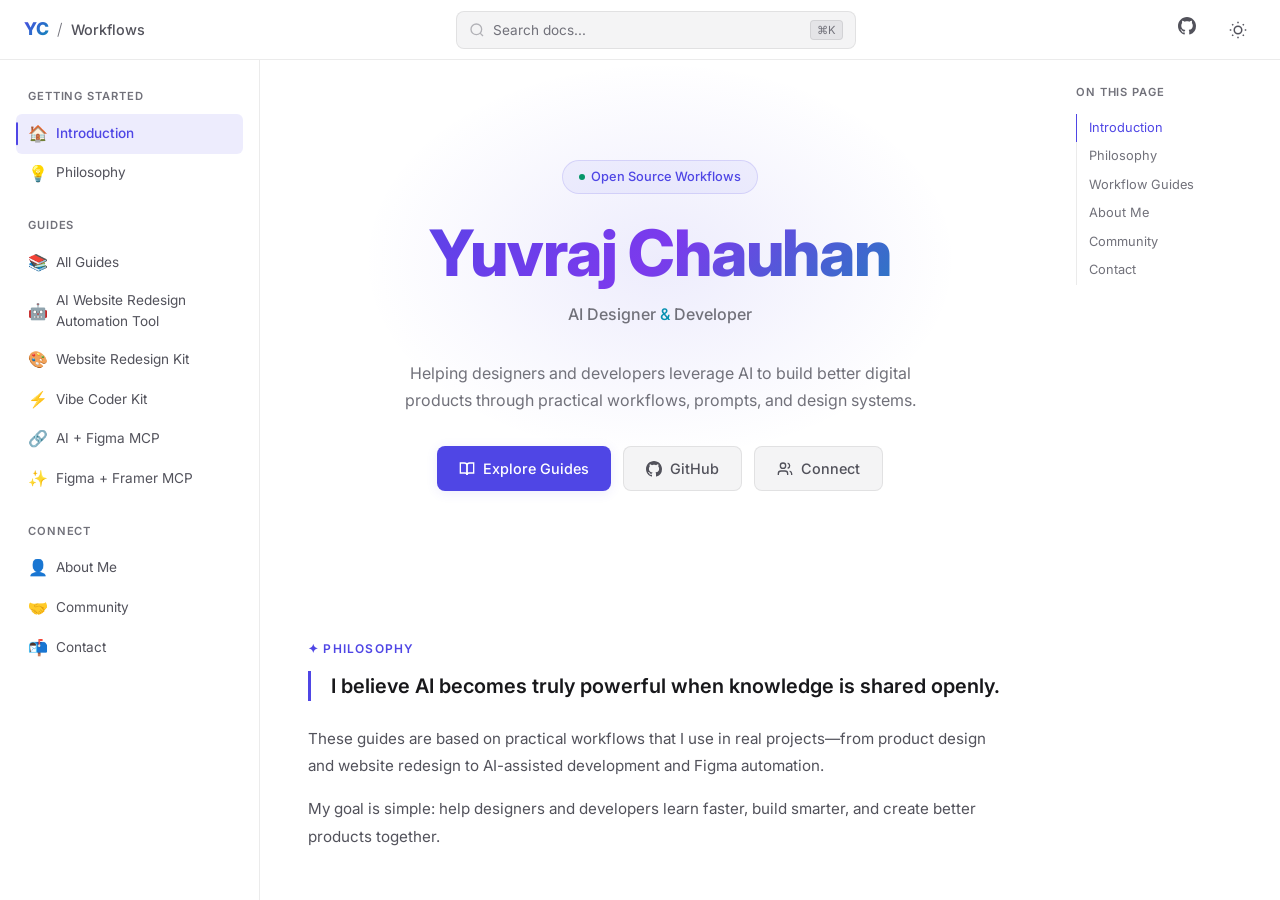
==== commit 805a083f: "latest file" ====
--- a/index.html
+++ b/index.html
@@ -1,401 +1,424 @@
-<!DOCTYPE html>
-<html lang="en" data-theme="dark">
-
-<head>
-  <meta charset="UTF-8">
-  <meta name="viewport" content="width=device-width, initial-scale=1.0">
-  <title>Yuvraj Chauhan | AI Designer & Developer — Workflows & Guides</title>
-  <meta name="description"
-    content="Practical AI workflows, prompts, and design systems to help designers and developers build better digital products.">
-  <meta name="author" content="Yuvraj Chauhan">
-  <link rel="icon"
-    href="data:image/svg+xml,<svg xmlns='http://www.w3.org/2000/svg' viewBox='0 0 100 100'><text y='.9em' font-size='90'>⚡</text></svg>">
-  <link rel="stylesheet" href="style.css">
-</head>
-
-<body>
-
-  <!-- Reading Progress Bar -->
-  <div id="progress-bar"></div>
-
-  <!-- ========== NAVBAR ========== -->
-  <nav class="navbar" id="navbar">
-    <div class="navbar-left">
-      <button class="mobile-menu-btn" id="mobile-menu-btn" aria-label="Toggle menu">
-        <svg width="20" height="20" viewBox="0 0 24 24" fill="none" stroke="currentColor" stroke-width="2">
-          <path d="M3 12h18M3 6h18M3 18h18" />
-        </svg>
-      </button>
-      <a class="logo" href="#">YC</a>
-      <span class="logo-divider">/</span>
-      <span class="logo-text">Workflows</span>
-    </div>
-    <div class="navbar-center">
-      <button class="search-trigger" id="search-trigger" aria-label="Search">
-        <svg viewBox="0 0 24 24" fill="none" stroke="currentColor" stroke-width="2">
-          <circle cx="11" cy="11" r="8" />
-          <path d="m21 21-4.35-4.35" />
-        </svg>
-        <span>Search docs...</span>
-        <kbd>⌘K</kbd>
-      </button>
-    </div>
-    <div class="navbar-right">
-      <a href="#" onclick="alert('GitHub projects coming soon!'); return false;" class="nav-link-top"
-        title="GitHub projects coming soon...">
-        <svg width="18" height="18" viewBox="0 0 24 24" fill="currentColor">
-          <path
-            d="M12 0C5.37 0 0 5.37 0 12c0 5.31 3.435 9.795 8.205 11.385.6.105.825-.255.825-.57 0-.285-.015-1.23-.015-2.235-3.015.555-3.795-.735-4.035-1.41-.135-.345-.72-1.41-1.23-1.695-.42-.225-1.02-.78-.015-.795.945-.015 1.62.87 1.845 1.23 1.08 1.815 2.805 1.305 3.495.99.105-.78.42-1.305.765-1.605-2.67-.3-5.46-1.335-5.46-5.925 0-1.305.465-2.385 1.23-3.225-.12-.3-.54-1.53.12-3.18 0 0 1.005-.315 3.3 1.23.96-.27 1.98-.405 3-.405s2.04.135 3 .405c2.295-1.56 3.3-1.23 3.3-1.23.66 1.65.24 2.88.12 3.18.765.84 1.23 1.905 1.23 3.225 0 4.605-2.805 5.625-5.475 5.925.435.375.81 1.095.81 2.22 0 1.605-.015 2.895-.015 3.3 0 .315.225.69.825.57A12.02 12.02 0 0 0 24 12c0-6.63-5.37-12-12-12z" />
-        </svg>
-      </a>
-      <button class="theme-toggle" id="theme-toggle" aria-label="Toggle theme">
-        <svg class="icon-moon" width="18" height="18" viewBox="0 0 24 24" fill="none" stroke="currentColor"
-          stroke-width="2">
-          <path d="M21 12.79A9 9 0 1 1 11.21 3 7 7 0 0 0 21 12.79z" />
-        </svg>
-        <svg class="icon-sun" width="18" height="18" viewBox="0 0 24 24" fill="none" stroke="currentColor"
-          stroke-width="2" style="display:none">
-          <circle cx="12" cy="12" r="5" />
-          <path
-            d="M12 1v2M12 21v2M4.22 4.22l1.42 1.42M18.36 18.36l1.42 1.42M1 12h2M21 12h2M4.22 19.78l1.42-1.42M18.36 5.64l1.42-1.42" />
-        </svg>
-      </button>
-    </div>
-  </nav>
-
-  <!-- Mobile Sidebar Overlay -->
-  <div class="sidebar-overlay" id="sidebar-overlay"></div>
-
-  <!-- ========== LAYOUT ========== -->
-  <div class="layout">
-
-    <!-- Left Sidebar Navigation -->
-    <aside class="sidebar-left" id="sidebar-left">
-      <nav>
-        <div class="nav-section">
-          <span class="nav-label">Getting Started</span>
-          <a href="#hero" class="sidebar-link active" data-section="hero">
-            <span class="sidebar-link-icon">🏠</span> Introduction
-          </a>
-          <a href="#philosophy" class="sidebar-link" data-section="philosophy">
-            <span class="sidebar-link-icon">💡</span> Philosophy
-          </a>
-        </div>
-        <div class="nav-section">
-          <span class="nav-label">Guides</span>
-          <a href="#guides" class="sidebar-link" data-section="guides">
-            <span class="sidebar-link-icon">📚</span> All Guides
-          </a>
-          <a href="#guide-redesign" class="sidebar-link" data-section="guide-redesign">
-            <span class="sidebar-link-icon">🎨</span> Website Redesign Kit
-          </a>
-          <a href="#guide-vibecoder" class="sidebar-link" data-section="guide-vibecoder">
-            <span class="sidebar-link-icon">⚡</span> Vibe Coder Kit
-          </a>
-          <a href="#guide-figma" class="sidebar-link" data-section="guide-figma">
-            <span class="sidebar-link-icon">🔗</span> AI + Figma MCP
-          </a>
-          <a href="#guide-framer" class="sidebar-link" data-section="guide-framer">
-            <span class="sidebar-link-icon">✨</span> Figma + Framer MCP
-          </a>
-        </div>
-        <div class="nav-section">
-          <span class="nav-label">Connect</span>
-          <a href="#about" class="sidebar-link" data-section="about">
-            <span class="sidebar-link-icon">👤</span> About Me
-          </a>
-          <a href="#community" class="sidebar-link" data-section="community">
-            <span class="sidebar-link-icon">🤝</span> Community
-          </a>
-          <a href="#contact" class="sidebar-link" data-section="contact">
-            <span class="sidebar-link-icon">📬</span> Contact
-          </a>
-        </div>
-      </nav>
-    </aside>
-
-    <!-- Main Content -->
-    <main class="content" id="main-content">
-
-      <!-- HERO SECTION -->
-      <section class="hero" id="hero">
-        <div class="hero-badge">
-          <span class="hero-badge-dot"></span>
-          Open Source Workflows
-        </div>
-        <h1>Yuvraj Chauhan</h1>
-        <p class="hero-subtitle">AI Designer <span>&</span> Developer</p>
-        <p>Helping designers and developers leverage AI to build better digital products through practical workflows,
-          prompts, and design systems.</p>
-        <div class="hero-buttons">
-          <a href="#guides" class="btn btn-primary">
-            <svg width="16" height="16" viewBox="0 0 24 24" fill="none" stroke="currentColor" stroke-width="2">
-              <path d="M2 3h6a4 4 0 0 1 4 4v14a3 3 0 0 0-3-3H2z" />
-              <path d="M22 3h-6a4 4 0 0 0-4 4v14a3 3 0 0 1 3-3h7z" />
-            </svg>
-            Explore Guides
-          </a>
-          <a href="#" onclick="alert('GitHub projects coming soon!'); return false;" class="btn btn-secondary">
-            <svg width="16" height="16" viewBox="0 0 24 24" fill="currentColor">
-              <path
-                d="M12 0C5.37 0 0 5.37 0 12c0 5.31 3.435 9.795 8.205 11.385.6.105.825-.255.825-.57 0-.285-.015-1.23-.015-2.235-3.015.555-3.795-.735-4.035-1.41-.135-.345-.72-1.41-1.23-1.695-.42-.225-1.02-.78-.015-.795.945-.015 1.62.87 1.845 1.23 1.08 1.815 2.805 1.305 3.495.99.105-.78.42-1.305.765-1.605-2.67-.3-5.46-1.335-5.46-5.925 0-1.305.465-2.385 1.23-3.225-.12-.3-.54-1.53.12-3.18 0 0 1.005-.315 3.3 1.23.96-.27 1.98-.405 3-.405s2.04.135 3 .405c2.295-1.56 3.3-1.23 3.3-1.23.66 1.65.24 2.88.12 3.18.765.84 1.23 1.905 1.23 3.225 0 4.605-2.805 5.625-5.475 5.925.435.375.81 1.095.81 2.22 0 1.605-.015 2.895-.015 3.3 0 .315.225.69.825.57A12.02 12.02 0 0 0 24 12c0-6.63-5.37-12-12-12z" />
-            </svg>
-            GitHub
-          </a>
-          <a href="#contact" class="btn btn-secondary">
-            <svg width="16" height="16" viewBox="0 0 24 24" fill="none" stroke="currentColor" stroke-width="2">
-              <path d="M16 21v-2a4 4 0 0 0-4-4H6a4 4 0 0 0-4 4v2" />
-              <circle cx="9" cy="7" r="4" />
-              <path d="M22 21v-2a4 4 0 0 0-3-3.87" />
-              <path d="M16 3.13a4 4 0 0 1 0 7.75" />
-            </svg>
-            Connect
-          </a>
-        </div>
-      </section>
-
-      <!-- PHILOSOPHY / INTRODUCTION -->
-      <section class="section" id="philosophy">
-        <div class="reveal">
-          <span class="section-label">✦ Philosophy</span>
-          <div class="intro-quote">
-            I believe AI becomes truly powerful when knowledge is shared openly.
-          </div>
-          <p class="intro-text">
-            These guides are based on practical workflows that I use in real projects—from product design and website
-            redesign to AI-assisted development and Figma automation.
-          </p>
-          <p class="intro-text">
-            My goal is simple: help designers and developers learn faster, build smarter, and create better products
-            together.
-          </p>
-        </div>
-      </section>
-
-      <!-- GUIDES / RESOURCE CARDS -->
-      <section class="section" id="guides">
-        <div class="reveal">
-          <span class="section-label">📚 Resources</span>
-          <h2 class="section-title">Workflow Guides</h2>
-          <p class="section-desc">End-to-end practical guides covering design, development, and AI integration
-            workflows.</p>
-        </div>
-
-        <div class="cards-grid">
-
-          <!-- Card 1: Website Redesign -->
-          <article class="resource-card reveal reveal-delay-1" id="guide-redesign">
-            <span class="card-sparkle">✨ Research → Strategy → UX → UI → Design System → Developer Handoff</span>
-            <h3 class="card-title">Website Redesign Master Kit</h3>
-            <div class="card-tags">
-              <span class="card-tag">Complete Website Analysis</span>
-              <span class="card-tag">UX Audit</span>
-              <span class="card-tag">IA Review</span>
-              <span class="card-tag">Homepage Blueprint</span>
-              <span class="card-tag">Design System</span>
-              <span class="card-tag">Developer Handoff</span>
-            </div>
-            <p class="card-desc">This guide covers a complete end-to-end website redesign workflow, starting from
-              business discovery and UX analysis through design systems and implementation-ready handoff documentation.
-            </p>
-            <a href="guides/website-redesign.html" class="card-btn">Read Guide <span>→</span></a>
-          </article>
-
-          <!-- Card 2: Vibe Coder -->
-          <article class="resource-card reveal reveal-delay-2" id="guide-vibecoder">
-            <span class="card-sparkle">✨ AI Development Workflow</span>
-            <h3 class="card-title">Vibe Coder Development Kit</h3>
-            <div class="card-tags">
-              <span class="card-tag">Project Planning</span>
-              <span class="card-tag">Architecture</span>
-              <span class="card-tag">Prompt Engineering</span>
-              <span class="card-tag">Module Development</span>
-              <span class="card-tag">Context Management</span>
-              <span class="card-tag">Error Recovery</span>
-            </div>
-            <p class="card-desc">This workflow shows how to transform an initial project idea into a structured
-              AI-assisted development process with planning documents, module prompts, progress tracking, and context
-              management.</p>
-            <a href="guides/vibe-coder.html" class="card-btn">Read Guide <span>→</span></a>
-          </article>
-
-          <!-- Card 3: AI + Figma MCP -->
-          <article class="resource-card reveal reveal-delay-3" id="guide-figma">
-            <span class="card-sparkle">✨ AI Powered Design System Workflow</span>
-            <h3 class="card-title">AI + Figma MCP Guide</h3>
-            <div class="card-tags">
-              <span class="card-tag">Figma MCP</span>
-              <span class="card-tag">Tokens Studio</span>
-              <span class="card-tag">AI Integration</span>
-              <span class="card-tag">Design Tokens</span>
-              <span class="card-tag">Variables</span>
-              <span class="card-tag">Components</span>
-            </div>
-            <p class="card-desc">This guide explains connecting AI with Figma MCP, generating reusable design tokens,
-              and importing them into Tokens Studio to build scalable design systems.</p>
-            <a href="guides/ai-figma-mcp.html" class="card-btn">Read Guide <span>→</span></a>
-          </article>
-
-          <!-- Card 4: Figma + Framer MCP -->
-          <article class="resource-card reveal reveal-delay-4" id="guide-framer">
-            <span class="card-sparkle">✨ Figma to Framer Implementation</span>
-            <h3 class="card-title">Figma + Framer MCP Workflow</h3>
-            <div class="card-tags">
-              <span class="card-tag">Figma MCP</span>
-              <span class="card-tag">Framer MCP</span>
-              <span class="card-tag">AI Integration</span>
-              <span class="card-tag">Animation MD</span>
-              <span class="card-tag">Prototyping</span>
-            </div>
-            <p class="card-desc">Complete step-by-step guide for connecting Figma and Framer to an MCP-compatible AI and
-              using a Figma frame + animation specification to build the live Framer implementation.</p>
-            <a href="guides/figma-framer-mcp.html" class="card-btn">Read Guide <span>→</span></a>
-          </article>
-
-        </div>
-      </section>
-
-      <!-- ABOUT ME -->
-      <section class="section" id="about">
-        <div class="reveal">
-          <span class="section-label">👤 About</span>
-          <div class="about-grid">
-            <div class="about-avatar">YC</div>
-            <div class="about-content">
-              <h2 class="about-name">Yuvraj Chauhan</h2>
-              <p class="about-role">AI Designer | Developer</p>
-              <p>I work at the intersection of design, development, and AI.</p>
-              <p>I enjoy creating practical systems that help teams move from ideas to production faster—whether that's
-                through design systems, AI-powered workflows, prompt engineering, or developer-ready documentation.</p>
-              <p>Everything shared here comes from real-world experimentation and is intended to help others build with
-                greater clarity and efficiency.</p>
-            </div>
-          </div>
-        </div>
-      </section>
-
-      <!-- COMMUNITY -->
-      <section class="section" id="community">
-        <div class="reveal">
-          <div class="community-banner">
-            <p class="community-tagline">Learn Together • Design Together • Build Together</p>
-            <h2>Knowledge grows when it's shared.</h2>
-            <p>Whether you're a designer exploring AI, a developer streamlining your workflow, or someone building a new
-              product, these resources are here to help you work more effectively and contribute back to the community.
-            </p>
-          </div>
-        </div>
-      </section>
-
-      <!-- CONTACT CTA -->
-      <section class="section" id="contact">
-        <div class="reveal">
-          <div class="cta-box">
-            <h2>Have a project idea?</h2>
-            <p class="cta-subtitle">Let's connect.</p>
-            <p>I'd be happy to share my experience, discuss your product, and help you move from idea to execution.</p>
-            <div style="display: flex; gap: 16px; justify-content: center; flex-wrap: wrap; margin-top: 24px;">
-              <a href="mailto:chauhanyuvrajsinh457@gmail.com" class="btn btn-primary">
-                <svg width="16" height="16" viewBox="0 0 24 24" fill="none" stroke="currentColor" stroke-width="2">
-                  <path d="M4 4h16c1.1 0 2 .9 2 2v12c0 1.1-.9 2-2 2H4c-1.1 0-2-.9-2-2V6c0-1.1.9-2 2-2z" />
-                  <polyline points="22,6 12,13 2,6" />
-                </svg>
-                Email Me
-              </a>
-              <a href="https://wa.me/919428371238" target="_blank" rel="noopener" class="btn btn-primary"
-                style="background: #25D366; color: white; box-shadow: 0 2px 12px rgba(37, 211, 102, 0.3);">
-                <svg width="16" height="16" viewBox="0 0 24 24" fill="none" stroke="currentColor" stroke-width="2">
-                  <path
-                    d="M21 11.5a8.38 8.38 0 0 1-.9 3.8 8.5 8.5 0 0 1-7.6 4.7 8.38 8.38 0 0 1-3.8-.9L3 21l1.9-5.7a8.38 8.38 0 0 1-.9-3.8 8.5 8.5 0 0 1 4.7-7.6 8.38 8.38 0 0 1 3.8-.9h.5a8.48 8.48 0 0 1 8 8v.5z" />
-                </svg>
-                WhatsApp
-              </a>
-            </div>
-          </div>
-        </div>
-      </section>
-
-
-      <!-- ========== FOOTER ========== -->
-      <footer class="footer" id="footer">
-        <p class="footer-brand">Yuvraj Chauhan</p>
-        <p class="footer-role">AI Designer | Developer</p>
-        <p class="footer-tagline">Learn Together • Design Together • Build Together</p>
-        <p class="footer-desc">Helping creators build better products using AI.</p>
-      </footer>
-
-    </main>
-
-    <!-- Right Sidebar - Table of Contents -->
-    <aside class="sidebar-right" id="sidebar-right">
-      <span class="toc-title">On This Page</span>
-      <a href="#hero" class="toc-link active" data-toc="hero">Introduction</a>
-      <a href="#philosophy" class="toc-link" data-toc="philosophy">Philosophy</a>
-      <a href="#guides" class="toc-link" data-toc="guides">Workflow Guides</a>
-      <a href="#about" class="toc-link" data-toc="about">About Me</a>
-      <a href="#community" class="toc-link" data-toc="community">Community</a>
-      <a href="#contact" class="toc-link" data-toc="contact">Contact</a>
-    </aside>
-
-  </div>
-
-  <!-- ========== SEARCH MODAL ========== -->
-  <div class="search-modal" id="search-modal">
-    <div class="search-box">
-      <div class="search-input-wrap">
-        <svg viewBox="0 0 24 24" fill="none" stroke="currentColor" stroke-width="2">
-          <circle cx="11" cy="11" r="8" />
-          <path d="m21 21-4.35-4.35" />
-        </svg>
-        <input type="text" class="search-input" id="search-input" placeholder="Search documentation..."
-          autocomplete="off">
-        <kbd
-          style="font-size:0.7rem;padding:2px 8px;background:var(--bg-2);border:1px solid var(--border);border-radius:4px;color:var(--text-3);">Esc</kbd>
-      </div>
-      <div class="search-results" id="search-results">
-        <a href="#hero" class="search-result-item" data-search="introduction yuvraj chauhan ai designer developer">
-          <span class="search-result-icon">🏠</span>
-          <span class="search-result-text">Introduction</span>
-        </a>
-        <a href="#philosophy" class="search-result-item"
-          data-search="philosophy ai knowledge shared openly guides practical workflows">
-          <span class="search-result-icon">💡</span>
-          <span class="search-result-text">Philosophy</span>
-        </a>
-        <a href="#guide-redesign" class="search-result-item"
-          data-search="website redesign master kit ux audit ia review design system developer handoff">
-          <span class="search-result-icon">🎨</span>
-          <span class="search-result-text">Website Redesign Master Kit</span>
-        </a>
-        <a href="#guide-vibecoder" class="search-result-item"
-          data-search="vibe coder development kit ai project planning architecture prompt engineering">
-          <span class="search-result-icon">⚡</span>
-          <span class="search-result-text">Vibe Coder Development Kit</span>
-        </a>
-        <a href="#guide-figma" class="search-result-item"
-          data-search="ai figma mcp tokens studio design tokens variables components">
-          <span class="search-result-icon">🔗</span>
-          <span class="search-result-text">AI + Figma MCP Guide</span>
-        </a>
-        <a href="#guide-framer" class="search-result-item"
-          data-search="figma framer mcp ai integration animation md prototyping">
-          <span class="search-result-icon">✨</span>
-          <span class="search-result-text">Figma + Framer MCP Workflow</span>
-        </a>
-        <a href="#about" class="search-result-item" data-search="about me yuvraj chauhan designer developer ai">
-          <span class="search-result-icon">👤</span>
-          <span class="search-result-text">About Me</span>
-        </a>
-        <a href="#contact" class="search-result-item" data-search="contact connect project idea email">
-          <span class="search-result-icon">📬</span>
-          <span class="search-result-text">Contact</span>
-        </a>
-      </div>
-      <div class="search-hint">Navigate with ↑↓ · Select with Enter · Close with Esc</div>
-    </div>
-  </div>
-
-  <script src="app.js"></script>
-</body>
-
+<!DOCTYPE html>
+<html lang="en" data-theme="dark">
+
+<head>
+  <meta charset="UTF-8">
+  <meta name="viewport" content="width=device-width, initial-scale=1.0">
+  <title>Yuvraj Chauhan | AI Designer & Developer — Workflows & Guides</title>
+  <meta name="description"
+    content="Practical AI workflows, prompts, and design systems to help designers and developers build better digital products.">
+  <meta name="author" content="Yuvraj Chauhan">
+  <link rel="icon"
+    href="data:image/svg+xml,<svg xmlns='http://www.w3.org/2000/svg' viewBox='0 0 100 100'><text y='.9em' font-size='90'>⚡</text></svg>">
+  <link rel="stylesheet" href="style.css">
+</head>
+
+<body>
+
+  <!-- Reading Progress Bar -->
+  <div id="progress-bar"></div>
+
+  <!-- ========== NAVBAR ========== -->
+  <nav class="navbar" id="navbar">
+    <div class="navbar-left">
+      <button class="mobile-menu-btn" id="mobile-menu-btn" aria-label="Toggle menu">
+        <svg width="20" height="20" viewBox="0 0 24 24" fill="none" stroke="currentColor" stroke-width="2">
+          <path d="M3 12h18M3 6h18M3 18h18" />
+        </svg>
+      </button>
+      <a class="logo" href="#">YC</a>
+      <span class="logo-divider">/</span>
+      <span class="logo-text">Workflows</span>
+    </div>
+    <div class="navbar-center">
+      <button class="search-trigger" id="search-trigger" aria-label="Search">
+        <svg viewBox="0 0 24 24" fill="none" stroke="currentColor" stroke-width="2">
+          <circle cx="11" cy="11" r="8" />
+          <path d="m21 21-4.35-4.35" />
+        </svg>
+        <span>Search docs...</span>
+        <kbd>⌘K</kbd>
+      </button>
+    </div>
+    <div class="navbar-right">
+      <a href="#" onclick="alert('GitHub projects coming soon!'); return false;" class="nav-link-top"
+        title="GitHub projects coming soon...">
+        <svg width="18" height="18" viewBox="0 0 24 24" fill="currentColor">
+          <path
+            d="M12 0C5.37 0 0 5.37 0 12c0 5.31 3.435 9.795 8.205 11.385.6.105.825-.255.825-.57 0-.285-.015-1.23-.015-2.235-3.015.555-3.795-.735-4.035-1.41-.135-.345-.72-1.41-1.23-1.695-.42-.225-1.02-.78-.015-.795.945-.015 1.62.87 1.845 1.23 1.08 1.815 2.805 1.305 3.495.99.105-.78.42-1.305.765-1.605-2.67-.3-5.46-1.335-5.46-5.925 0-1.305.465-2.385 1.23-3.225-.12-.3-.54-1.53.12-3.18 0 0 1.005-.315 3.3 1.23.96-.27 1.98-.405 3-.405s2.04.135 3 .405c2.295-1.56 3.3-1.23 3.3-1.23.66 1.65.24 2.88.12 3.18.765.84 1.23 1.905 1.23 3.225 0 4.605-2.805 5.625-5.475 5.925.435.375.81 1.095.81 2.22 0 1.605-.015 2.895-.015 3.3 0 .315.225.69.825.57A12.02 12.02 0 0 0 24 12c0-6.63-5.37-12-12-12z" />
+        </svg>
+      </a>
+      <button class="theme-toggle" id="theme-toggle" aria-label="Toggle theme">
+        <svg class="icon-moon" width="18" height="18" viewBox="0 0 24 24" fill="none" stroke="currentColor"
+          stroke-width="2">
+          <path d="M21 12.79A9 9 0 1 1 11.21 3 7 7 0 0 0 21 12.79z" />
+        </svg>
+        <svg class="icon-sun" width="18" height="18" viewBox="0 0 24 24" fill="none" stroke="currentColor"
+          stroke-width="2" style="display:none">
+          <circle cx="12" cy="12" r="5" />
+          <path
+            d="M12 1v2M12 21v2M4.22 4.22l1.42 1.42M18.36 18.36l1.42 1.42M1 12h2M21 12h2M4.22 19.78l1.42-1.42M18.36 5.64l1.42-1.42" />
+        </svg>
+      </button>
+    </div>
+  </nav>
+
+  <!-- Mobile Sidebar Overlay -->
+  <div class="sidebar-overlay" id="sidebar-overlay"></div>
+
+  <!-- ========== LAYOUT ========== -->
+  <div class="layout">
+
+    <!-- Left Sidebar Navigation -->
+    <aside class="sidebar-left" id="sidebar-left">
+      <nav>
+        <div class="nav-section">
+          <span class="nav-label">Getting Started</span>
+          <a href="#hero" class="sidebar-link active" data-section="hero">
+            <span class="sidebar-link-icon">🏠</span> Introduction
+          </a>
+          <a href="#philosophy" class="sidebar-link" data-section="philosophy">
+            <span class="sidebar-link-icon">💡</span> Philosophy
+          </a>
+        </div>
+        <div class="nav-section">
+          <span class="nav-label">Guides</span>
+          <a href="#guides" class="sidebar-link" data-section="guides">
+            <span class="sidebar-link-icon">📚</span> All Guides
+          </a>
+          <a href="#guide-automation" class="sidebar-link" data-section="guide-automation">
+            <span class="sidebar-link-icon">🤖</span> AI Website Redesign Automation Tool
+          </a>
+          <a href="#guide-redesign" class="sidebar-link" data-section="guide-redesign">
+            <span class="sidebar-link-icon">🎨</span> Website Redesign Kit
+          </a>
+          <a href="#guide-vibecoder" class="sidebar-link" data-section="guide-vibecoder">
+            <span class="sidebar-link-icon">⚡</span> Vibe Coder Kit
+          </a>
+          <a href="#guide-figma" class="sidebar-link" data-section="guide-figma">
+            <span class="sidebar-link-icon">🔗</span> AI + Figma MCP
+          </a>
+          <a href="#guide-framer" class="sidebar-link" data-section="guide-framer">
+            <span class="sidebar-link-icon">✨</span> Figma + Framer MCP
+          </a>
+        </div>
+        <div class="nav-section">
+          <span class="nav-label">Connect</span>
+          <a href="#about" class="sidebar-link" data-section="about">
+            <span class="sidebar-link-icon">👤</span> About Me
+          </a>
+          <a href="#community" class="sidebar-link" data-section="community">
+            <span class="sidebar-link-icon">🤝</span> Community
+          </a>
+          <a href="#contact" class="sidebar-link" data-section="contact">
+            <span class="sidebar-link-icon">📬</span> Contact
+          </a>
+        </div>
+      </nav>
+    </aside>
+
+    <!-- Main Content -->
+    <main class="content" id="main-content">
+
+      <!-- HERO SECTION -->
+      <section class="hero" id="hero">
+        <div class="hero-badge">
+          <span class="hero-badge-dot"></span>
+          Open Source Workflows
+        </div>
+        <h1>Yuvraj Chauhan</h1>
+        <p class="hero-subtitle">AI Designer <span>&</span> Developer</p>
+        <p>Helping designers and developers leverage AI to build better digital products through practical workflows,
+          prompts, and design systems.</p>
+        <div class="hero-buttons">
+          <a href="#guides" class="btn btn-primary">
+            <svg width="16" height="16" viewBox="0 0 24 24" fill="none" stroke="currentColor" stroke-width="2">
+              <path d="M2 3h6a4 4 0 0 1 4 4v14a3 3 0 0 0-3-3H2z" />
+              <path d="M22 3h-6a4 4 0 0 0-4 4v14a3 3 0 0 1 3-3h7z" />
+            </svg>
+            Explore Guides
+          </a>
+          <a href="#" onclick="alert('GitHub projects coming soon!'); return false;" class="btn btn-secondary">
+            <svg width="16" height="16" viewBox="0 0 24 24" fill="currentColor">
+              <path
+                d="M12 0C5.37 0 0 5.37 0 12c0 5.31 3.435 9.795 8.205 11.385.6.105.825-.255.825-.57 0-.285-.015-1.23-.015-2.235-3.015.555-3.795-.735-4.035-1.41-.135-.345-.72-1.41-1.23-1.695-.42-.225-1.02-.78-.015-.795.945-.015 1.62.87 1.845 1.23 1.08 1.815 2.805 1.305 3.495.99.105-.78.42-1.305.765-1.605-2.67-.3-5.46-1.335-5.46-5.925 0-1.305.465-2.385 1.23-3.225-.12-.3-.54-1.53.12-3.18 0 0 1.005-.315 3.3 1.23.96-.27 1.98-.405 3-.405s2.04.135 3 .405c2.295-1.56 3.3-1.23 3.3-1.23.66 1.65.24 2.88.12 3.18.765.84 1.23 1.905 1.23 3.225 0 4.605-2.805 5.625-5.475 5.925.435.375.81 1.095.81 2.22 0 1.605-.015 2.895-.015 3.3 0 .315.225.69.825.57A12.02 12.02 0 0 0 24 12c0-6.63-5.37-12-12-12z" />
+            </svg>
+            GitHub
+          </a>
+          <a href="#contact" class="btn btn-secondary">
+            <svg width="16" height="16" viewBox="0 0 24 24" fill="none" stroke="currentColor" stroke-width="2">
+              <path d="M16 21v-2a4 4 0 0 0-4-4H6a4 4 0 0 0-4 4v2" />
+              <circle cx="9" cy="7" r="4" />
+              <path d="M22 21v-2a4 4 0 0 0-3-3.87" />
+              <path d="M16 3.13a4 4 0 0 1 0 7.75" />
+            </svg>
+            Connect
+          </a>
+        </div>
+      </section>
+
+      <!-- PHILOSOPHY / INTRODUCTION -->
+      <section class="section" id="philosophy">
+        <div class="reveal">
+          <span class="section-label">✦ Philosophy</span>
+          <div class="intro-quote">
+            I believe AI becomes truly powerful when knowledge is shared openly.
+          </div>
+          <p class="intro-text">
+            These guides are based on practical workflows that I use in real projects—from product design and website
+            redesign to AI-assisted development and Figma automation.
+          </p>
+          <p class="intro-text">
+            My goal is simple: help designers and developers learn faster, build smarter, and create better products
+            together.
+          </p>
+        </div>
+      </section>
+
+      <!-- GUIDES / RESOURCE CARDS -->
+      <section class="section" id="guides">
+        <div class="reveal">
+          <span class="section-label">📚 Resources</span>
+          <h2 class="section-title">Workflow Guides</h2>
+          <p class="section-desc">End-to-end practical guides covering design, development, and AI integration
+            workflows.</p>
+        </div>
+
+        <div class="cards-grid">
+
+          <!-- Card 0: AI Website Redesign Automation -->
+          <article class="resource-card reveal reveal-delay-1" id="guide-automation">
+            <span class="card-sparkle">✨ Automate Lead Generation Pipeline</span>
+            <h3 class="card-title">AI Website Redesign Automation Tool</h3>
+            <div class="card-tags">
+              <span class="card-tag">Website Redesign</span>
+              <span class="card-tag">Lead Generation</span>
+              <span class="card-tag">Automation</span>
+              <span class="card-tag">Google Stitch API</span>
+              <span class="card-tag">Dashboard</span>
+            </div>
+            <p class="card-desc">Complete setup and run guide to process potential client websites, generate redesign prompts, and capture redesigned web experiences locally.</p>
+            <a href="guides/ai-website-redesign-automation.html" class="card-btn">Read Guide <span>→</span></a>
+          </article>
+
+          <!-- Card 1: Website Redesign -->
+          <article class="resource-card reveal reveal-delay-2" id="guide-redesign">
+            <span class="card-sparkle">✨ Research → Strategy → UX → UI → Design System → Developer Handoff</span>
+            <h3 class="card-title">Website Redesign Master Kit</h3>
+            <div class="card-tags">
+              <span class="card-tag">Complete Website Analysis</span>
+              <span class="card-tag">UX Audit</span>
+              <span class="card-tag">IA Review</span>
+              <span class="card-tag">Homepage Blueprint</span>
+              <span class="card-tag">Design System</span>
+              <span class="card-tag">Developer Handoff</span>
+            </div>
+            <p class="card-desc">This guide covers a complete end-to-end website redesign workflow, starting from
+              business discovery and UX analysis through design systems and implementation-ready handoff documentation.
+            </p>
+            <a href="guides/website-redesign.html" class="card-btn">Read Guide <span>→</span></a>
+          </article>
+
+          <!-- Card 2: Vibe Coder -->
+          <article class="resource-card reveal reveal-delay-3" id="guide-vibecoder">
+            <span class="card-sparkle">✨ AI Development Workflow</span>
+            <h3 class="card-title">Vibe Coder Development Kit</h3>
+            <div class="card-tags">
+              <span class="card-tag">Project Planning</span>
+              <span class="card-tag">Architecture</span>
+              <span class="card-tag">Prompt Engineering</span>
+              <span class="card-tag">Module Development</span>
+              <span class="card-tag">Context Management</span>
+              <span class="card-tag">Error Recovery</span>
+            </div>
+            <p class="card-desc">This workflow shows how to transform an initial project idea into a structured
+              AI-assisted development process with planning documents, module prompts, progress tracking, and context
+              management.</p>
+            <a href="guides/vibe-coder.html" class="card-btn">Read Guide <span>→</span></a>
+          </article>
+
+          <!-- Card 3: AI + Figma MCP -->
+          <article class="resource-card reveal reveal-delay-4" id="guide-figma">
+            <span class="card-sparkle">✨ AI Powered Design System Workflow</span>
+            <h3 class="card-title">AI + Figma MCP Guide</h3>
+            <div class="card-tags">
+              <span class="card-tag">Figma MCP</span>
+              <span class="card-tag">Tokens Studio</span>
+              <span class="card-tag">AI Integration</span>
+              <span class="card-tag">Design Tokens</span>
+              <span class="card-tag">Variables</span>
+              <span class="card-tag">Components</span>
+            </div>
+            <p class="card-desc">This guide explains connecting AI with Figma MCP, generating reusable design tokens,
+              and importing them into Tokens Studio to build scalable design systems.</p>
+            <a href="guides/ai-figma-mcp.html" class="card-btn">Read Guide <span>→</span></a>
+          </article>
+
+          <!-- Card 4: Figma + Framer MCP -->
+          <article class="resource-card reveal reveal-delay-5" id="guide-framer">
+            <span class="card-sparkle">✨ Figma to Framer Implementation</span>
+            <h3 class="card-title">Figma + Framer MCP Workflow</h3>
+            <div class="card-tags">
+              <span class="card-tag">Figma MCP</span>
+              <span class="card-tag">Framer MCP</span>
+              <span class="card-tag">AI Integration</span>
+              <span class="card-tag">Animation MD</span>
+              <span class="card-tag">Prototyping</span>
+            </div>
+            <p class="card-desc">Complete step-by-step guide for connecting Figma and Framer to an MCP-compatible AI and
+              using a Figma frame + animation specification to build the live Framer implementation.</p>
+            <a href="guides/figma-framer-mcp.html" class="card-btn">Read Guide <span>→</span></a>
+          </article>
+
+        </div>
+      </section>
+
+      <!-- ABOUT ME -->
+      <section class="section" id="about">
+        <div class="reveal">
+          <span class="section-label">👤 About</span>
+          <div class="about-grid">
+            <div class="about-avatar">YC</div>
+            <div class="about-content">
+              <h2 class="about-name">Yuvraj Chauhan</h2>
+              <p class="about-role">AI Designer | Developer</p>
+              <p>I work at the intersection of design, development, and AI.</p>
+              <p>I enjoy creating practical systems that help teams move from ideas to production faster—whether that's
+                through design systems, AI-powered workflows, prompt engineering, or developer-ready documentation.</p>
+              <p>Everything shared here comes from real-world experimentation and is intended to help others build with
+                greater clarity and efficiency.</p>
+            </div>
+          </div>
+        </div>
+      </section>
+
+      <!-- COMMUNITY -->
+      <section class="section" id="community">
+        <div class="reveal">
+          <div class="community-banner">
+            <p class="community-tagline">Learn Together • Design Together • Build Together</p>
+            <h2>Knowledge grows when it's shared.</h2>
+            <p>Whether you're a designer exploring AI, a developer streamlining your workflow, or someone building a new
+              product, these resources are here to help you work more effectively and contribute back to the community.
+            </p>
+          </div>
+        </div>
+      </section>
+
+      <!-- CONTACT CTA -->
+      <section class="section" id="contact">
+        <div class="reveal">
+          <div class="cta-box">
+            <h2>Have a project idea?</h2>
+            <p class="cta-subtitle">Let's connect.</p>
+            <p>I'd be happy to share my experience, discuss your product, and help you move from idea to execution.</p>
+            <div style="display: flex; gap: 16px; justify-content: center; flex-wrap: wrap; margin-top: 24px;">
+              <a href="mailto:chauhanyuvrajsinh457@gmail.com" class="btn btn-primary">
+                <svg width="16" height="16" viewBox="0 0 24 24" fill="none" stroke="currentColor" stroke-width="2">
+                  <path d="M4 4h16c1.1 0 2 .9 2 2v12c0 1.1-.9 2-2 2H4c-1.1 0-2-.9-2-2V6c0-1.1.9-2 2-2z" />
+                  <polyline points="22,6 12,13 2,6" />
+                </svg>
+                Email Me
+              </a>
+              <a href="https://wa.me/919428371238" target="_blank" rel="noopener" class="btn btn-primary"
+                style="background: #25D366; color: white; box-shadow: 0 2px 12px rgba(37, 211, 102, 0.3);">
+                <svg width="16" height="16" viewBox="0 0 24 24" fill="none" stroke="currentColor" stroke-width="2">
+                  <path
+                    d="M21 11.5a8.38 8.38 0 0 1-.9 3.8 8.5 8.5 0 0 1-7.6 4.7 8.38 8.38 0 0 1-3.8-.9L3 21l1.9-5.7a8.38 8.38 0 0 1-.9-3.8 8.5 8.5 0 0 1 4.7-7.6 8.38 8.38 0 0 1 3.8-.9h.5a8.48 8.48 0 0 1 8 8v.5z" />
+                </svg>
+                WhatsApp
+              </a>
+            </div>
+          </div>
+        </div>
+      </section>
+
+
+      <!-- ========== FOOTER ========== -->
+      <footer class="footer" id="footer">
+        <p class="footer-brand">Yuvraj Chauhan</p>
+        <p class="footer-role">AI Designer | Developer</p>
+        <p class="footer-tagline">Learn Together • Design Together • Build Together</p>
+        <p class="footer-desc">Helping creators build better products using AI.</p>
+      </footer>
+
+    </main>
+
+    <!-- Right Sidebar - Table of Contents -->
+    <aside class="sidebar-right" id="sidebar-right">
+      <span class="toc-title">On This Page</span>
+      <a href="#hero" class="toc-link active" data-toc="hero">Introduction</a>
+      <a href="#philosophy" class="toc-link" data-toc="philosophy">Philosophy</a>
+      <a href="#guides" class="toc-link" data-toc="guides">Workflow Guides</a>
+      <a href="#about" class="toc-link" data-toc="about">About Me</a>
+      <a href="#community" class="toc-link" data-toc="community">Community</a>
+      <a href="#contact" class="toc-link" data-toc="contact">Contact</a>
+    </aside>
+
+  </div>
+
+  <!-- ========== SEARCH MODAL ========== -->
+  <div class="search-modal" id="search-modal">
+    <div class="search-box">
+      <div class="search-input-wrap">
+        <svg viewBox="0 0 24 24" fill="none" stroke="currentColor" stroke-width="2">
+          <circle cx="11" cy="11" r="8" />
+          <path d="m21 21-4.35-4.35" />
+        </svg>
+        <input type="text" class="search-input" id="search-input" placeholder="Search documentation..."
+          autocomplete="off">
+        <kbd
+          style="font-size:0.7rem;padding:2px 8px;background:var(--bg-2);border:1px solid var(--border);border-radius:4px;color:var(--text-3);">Esc</kbd>
+      </div>
+      <div class="search-results" id="search-results">
+        <a href="#hero" class="search-result-item" data-search="introduction yuvraj chauhan ai designer developer">
+          <span class="search-result-icon">🏠</span>
+          <span class="search-result-text">Introduction</span>
+        </a>
+        <a href="#philosophy" class="search-result-item"
+          data-search="philosophy ai knowledge shared openly guides practical workflows">
+          <span class="search-result-icon">💡</span>
+          <span class="search-result-text">Philosophy</span>
+        </a>
+        <a href="#guide-automation" class="search-result-item"
+          data-search="ai website redesign automation tool stitch dashboard lead generation">
+          <span class="search-result-icon">🤖</span>
+          <span class="search-result-text">AI Website Redesign Automation Tool</span>
+        </a>
+        <a href="#guide-redesign" class="search-result-item"
+          data-search="website redesign master kit ux audit ia review design system developer handoff">
+          <span class="search-result-icon">🎨</span>
+          <span class="search-result-text">Website Redesign Master Kit</span>
+        </a>
+        <a href="#guide-vibecoder" class="search-result-item"
+          data-search="vibe coder development kit ai project planning architecture prompt engineering">
+          <span class="search-result-icon">⚡</span>
+          <span class="search-result-text">Vibe Coder Development Kit</span>
+        </a>
+        <a href="#guide-figma" class="search-result-item"
+          data-search="ai figma mcp tokens studio design tokens variables components">
+          <span class="search-result-icon">🔗</span>
+          <span class="search-result-text">AI + Figma MCP Guide</span>
+        </a>
+        <a href="#guide-framer" class="search-result-item"
+          data-search="figma framer mcp ai integration animation md prototyping">
+          <span class="search-result-icon">✨</span>
+          <span class="search-result-text">Figma + Framer MCP Workflow</span>
+        </a>
+        <a href="#about" class="search-result-item" data-search="about me yuvraj chauhan designer developer ai">
+          <span class="search-result-icon">👤</span>
+          <span class="search-result-text">About Me</span>
+        </a>
+        <a href="#contact" class="search-result-item" data-search="contact connect project idea email">
+          <span class="search-result-icon">📬</span>
+          <span class="search-result-text">Contact</span>
+        </a>
+      </div>
+      <div class="search-hint">Navigate with ↑↓ · Select with Enter · Close with Esc</div>
+    </div>
+  </div>
+
+  <script src="app.js"></script>
+</body>
+
 </html>
--- a/style.css
+++ b/style.css
@@ -1,1139 +1,1139 @@
-/* ========== IMPORTS ========== */
-@import url('https://fonts.googleapis.com/css2?family=Inter:wght@300;400;500;600;700;800;900&family=JetBrains+Mono:wght@400;500;600&display=swap');
-
-/* ========== CSS VARIABLES ========== */
-:root {
-  --font-sans: 'Inter', -apple-system, BlinkMacSystemFont, sans-serif;
-  --font-mono: 'JetBrains Mono', monospace;
-  --radius: 12px;
-  --radius-sm: 8px;
-  --radius-xs: 6px;
-  --sidebar-w: 260px;
-  --toc-w: 220px;
-  --navbar-h: 60px;
-  --transition: 0.3s cubic-bezier(0.4, 0, 0.2, 1);
-}
-
-[data-theme="dark"] {
-  --bg-0: #09090B;
-  --bg-1: #111113;
-  --bg-2: #18181B;
-  --bg-card: #141418;
-  --bg-card-hover: #1a1a1f;
-  --border: rgba(255, 255, 255, 0.06);
-  --border-hover: rgba(255, 255, 255, 0.12);
-  --text-1: #FAFAFA;
-  --text-2: #A1A1AA;
-  --text-3: #71717A;
-  --primary: #6366F1;
-  --primary-hover: #818CF8;
-  --primary-glow: rgba(99, 102, 241, 0.15);
-  --accent: #22D3EE;
-  --accent-hover: #67E8F9;
-  --accent-glow: rgba(34, 211, 238, 0.12);
-  --gradient-1: linear-gradient(135deg, #6366F1, #22D3EE);
-  --gradient-2: linear-gradient(135deg, #6366F1 0%, #8B5CF6 50%, #22D3EE 100%);
-  --shadow-card: 0 4px 24px rgba(0, 0, 0, 0.3);
-  --shadow-lg: 0 8px 40px rgba(0, 0, 0, 0.4);
-  --navbar-bg: rgba(9, 9, 11, 0.8);
-  --overlay: rgba(0, 0, 0, 0.6);
-  --tag-bg: rgba(99, 102, 241, 0.1);
-  --tag-border: rgba(99, 102, 241, 0.2);
-  --success: #34D399;
-  --warning: #FBBF24;
-}
-
-[data-theme="light"] {
-  --bg-0: #FFFFFF;
-  --bg-1: #F4F4F5;
-  --bg-2: #E4E4E7;
-  --bg-card: #FFFFFF;
-  --bg-card-hover: #FAFAFA;
-  --border: rgba(0, 0, 0, 0.08);
-  --border-hover: rgba(0, 0, 0, 0.15);
-  --text-1: #18181B;
-  --text-2: #52525B;
-  --text-3: #71717A;
-  --primary: #4F46E5;
-  --primary-hover: #6366F1;
-  --primary-glow: rgba(79, 70, 229, 0.1);
-  --accent: #0891B2;
-  --accent-hover: #06B6D4;
-  --accent-glow: rgba(8, 145, 178, 0.08);
-  --gradient-1: linear-gradient(135deg, #4F46E5, #0891B2);
-  --gradient-2: linear-gradient(135deg, #4F46E5 0%, #7C3AED 50%, #0891B2 100%);
-  --shadow-card: 0 4px 24px rgba(0, 0, 0, 0.06);
-  --shadow-lg: 0 8px 40px rgba(0, 0, 0, 0.1);
-  --navbar-bg: rgba(255, 255, 255, 0.8);
-  --overlay: rgba(0, 0, 0, 0.4);
-  --tag-bg: rgba(79, 70, 229, 0.06);
-  --tag-border: rgba(79, 70, 229, 0.15);
-  --success: #059669;
-  --warning: #D97706;
-}
-
-/* ========== RESET ========== */
-*,
-*::before,
-*::after {
-  margin: 0;
-  padding: 0;
-  box-sizing: border-box;
-}
-
-html {
-  scroll-behavior: smooth;
-  scroll-padding-top: calc(var(--navbar-h) + 24px);
-  overflow: hidden;
-  width: 100vw;
-  max-width: 100%;
-}
-
-body {
-  font-family: var(--font-sans);
-  background: var(--bg-0);
-  color: var(--text-1);
-  line-height: 1.6;
-  -webkit-font-smoothing: antialiased;
-  overflow: hidden;
-  height: 100vh;
-  width: 100%;
-  max-width: 100%;
-  transition: background var(--transition), color var(--transition);
-}
-
-a {
-  color: inherit;
-  text-decoration: none;
-}
-
-button {
-  font-family: inherit;
-  cursor: pointer;
-  border: none;
-  background: none;
-}
-
-img {
-  max-width: 100%;
-  display: block;
-}
-
-ul,
-ol {
-  list-style: none;
-}
-
-/* ========== SCROLLBAR ========== */
-::-webkit-scrollbar {
-  width: 6px;
-}
-
-::-webkit-scrollbar-track {
-  background: transparent;
-}
-
-::-webkit-scrollbar-thumb {
-  background: var(--border-hover);
-  border-radius: 3px;
-}
-
-::-webkit-scrollbar-thumb:hover {
-  background: var(--text-3);
-}
-
-/* ========== PROGRESS BAR ========== */
-#progress-bar {
-  position: fixed;
-  top: 0;
-  left: 0;
-  height: 2px;
-  z-index: 1001;
-  background: var(--gradient-1);
-  width: 0%;
-  transition: width 0.1s linear;
-  box-shadow: 0 0 10px var(--primary-glow);
-}
-
-/* ========== NAVBAR ========== */
-.navbar {
-  position: fixed;
-  top: 0;
-  left: 0;
-  right: 0;
-  height: var(--navbar-h);
-  background: var(--navbar-bg);
-  backdrop-filter: blur(16px);
-  -webkit-backdrop-filter: blur(16px);
-  border-bottom: 1px solid var(--border);
-  z-index: 1000;
-  display: flex;
-  align-items: center;
-  justify-content: space-between;
-  padding: 0 24px;
-}
-
-.navbar-left {
-  display: flex;
-  align-items: center;
-  gap: 8px;
-}
-
-.logo {
-  font-weight: 800;
-  font-size: 1.1rem;
-  color: var(--text-1);
-  background: var(--gradient-1);
-  -webkit-background-clip: text;
-  -webkit-text-fill-color: transparent;
-  background-clip: text;
-}
-
-.logo-divider {
-  color: var(--text-3);
-  font-weight: 300;
-}
-
-.logo-text {
-  color: var(--text-2);
-  font-size: 0.9rem;
-  font-weight: 500;
-}
-
-.mobile-menu-btn {
-  display: none;
-  font-size: 1.2rem;
-  color: var(--text-2);
-  padding: 4px;
-}
-
-.navbar-center {
-  flex: 1;
-  max-width: 400px;
-  margin: 0 24px;
-}
-
-.search-trigger {
-  width: 100%;
-  display: flex;
-  align-items: center;
-  gap: 8px;
-  padding: 8px 12px;
-  background: var(--bg-1);
-  border: 1px solid var(--border);
-  border-radius: var(--radius-sm);
-  color: var(--text-3);
-  font-size: 0.85rem;
-  transition: border-color var(--transition), background var(--transition);
-}
-
-.search-trigger:hover {
-  border-color: var(--border-hover);
-  background: var(--bg-2);
-}
-
-.search-trigger svg {
-  width: 16px;
-  height: 16px;
-  opacity: 0.5;
-}
-
-.search-trigger span {
-  flex: 1;
-  text-align: left;
-}
-
-.search-trigger kbd {
-  font-family: var(--font-sans);
-  font-size: 0.7rem;
-  padding: 2px 6px;
-  background: var(--bg-2);
-  border: 1px solid var(--border);
-  border-radius: 4px;
-  color: var(--text-3);
-}
-
-.navbar-right {
-  display: flex;
-  align-items: center;
-  gap: 12px;
-}
-
-.nav-link-top {
-  font-size: 0.85rem;
-  color: var(--text-2);
-  padding: 6px 12px;
-  border-radius: var(--radius-xs);
-  transition: color var(--transition), background var(--transition);
-}
-
-.nav-link-top:hover {
-  color: var(--text-1);
-  background: var(--bg-1);
-}
-
-.theme-toggle {
-  width: 36px;
-  height: 36px;
-  display: flex;
-  align-items: center;
-  justify-content: center;
-  border-radius: var(--radius-sm);
-  color: var(--text-2);
-  font-size: 1.1rem;
-  transition: background var(--transition), color var(--transition);
-}
-
-.theme-toggle:hover {
-  background: var(--bg-1);
-  color: var(--text-1);
-}
-
-/* ========== LAYOUT ========== */
-.layout {
-  display: flex;
-  max-width: 1440px;
-  margin: 0 auto;
-  padding-top: var(--navbar-h);
-  height: 100vh;
-  overflow: hidden;
-  align-items: stretch;
-}
-
-/* ========== LEFT SIDEBAR ========== */
-.sidebar-left {
-  width: var(--sidebar-w);
-  min-width: var(--sidebar-w);
-  position: relative;
-  height: 100%;
-  overflow-y: auto;
-  padding: 24px 16px;
-  border-right: 1px solid var(--border);
-  transition: transform var(--transition);
-}
-
-.nav-section {
-  margin-bottom: 20px;
-}
-
-.nav-label {
-  display: block;
-  font-size: 0.7rem;
-  font-weight: 600;
-  text-transform: uppercase;
-  letter-spacing: 0.08em;
-  color: var(--text-3);
-  padding: 4px 12px;
-  margin-bottom: 4px;
-}
-
-.sidebar-link {
-  display: flex;
-  align-items: center;
-  gap: 8px;
-  padding: 7px 12px;
-  font-size: 0.85rem;
-  color: var(--text-2);
-  border-radius: var(--radius-xs);
-  transition: all var(--transition);
-  position: relative;
-}
-
-.sidebar-link:hover {
-  color: var(--text-1);
-  background: var(--bg-1);
-}
-
-.sidebar-link.active {
-  color: var(--primary);
-  background: var(--primary-glow);
-  font-weight: 500;
-}
-
-.sidebar-link.active::before {
-  content: '';
-  position: absolute;
-  left: 0;
-  top: 50%;
-  transform: translateY(-50%);
-  width: 2px;
-  height: 60%;
-  background: var(--primary);
-  border-radius: 2px;
-}
-
-.sidebar-link-icon {
-  font-size: 1rem;
-  width: 20px;
-  text-align: center;
-}
-
-/* ========== MAIN CONTENT ========== */
-.content {
-  flex: 1;
-  min-width: 0;
-  padding: 40px 48px 0;
-  max-width: calc(100% - var(--sidebar-w) - var(--toc-w));
-  height: 100%;
-  overflow-y: auto;
-}
-
-/* ========== RIGHT SIDEBAR (TOC) ========== */
-.sidebar-right {
-  width: var(--toc-w);
-  min-width: var(--toc-w);
-  position: relative;
-  height: 100%;
-  overflow-y: auto;
-  padding: 24px 16px;
-}
-
-.toc-title {
-  display: block;
-  font-size: 0.7rem;
-  font-weight: 600;
-  text-transform: uppercase;
-  letter-spacing: 0.08em;
-  color: var(--text-3);
-  margin-bottom: 12px;
-}
-
-.toc-link {
-  display: block;
-  font-size: 0.8rem;
-  color: var(--text-3);
-  padding: 4px 12px;
-  border-left: 1px solid var(--border);
-  transition: all var(--transition);
-}
-
-.toc-link:hover {
-  color: var(--text-2);
-  border-color: var(--text-3);
-}
-
-.toc-link.active {
-  color: var(--primary);
-  border-color: var(--primary);
-}
-
-/* ========== HERO SECTION ========== */
-.hero {
-  text-align: center;
-  padding: 60px 0 80px;
-  position: relative;
-}
-
-.hero::before {
-  content: '';
-  position: absolute;
-  top: -40px;
-  left: 50%;
-  transform: translateX(-50%);
-  width: 100%;
-  max-width: 600px;
-  height: 400px;
-  background: radial-gradient(ellipse, var(--primary-glow) 0%, transparent 70%);
-  pointer-events: none;
-  z-index: 0;
-}
-
-.hero-badge {
-  display: inline-flex;
-  align-items: center;
-  gap: 6px;
-  padding: 6px 16px;
-  background: var(--tag-bg);
-  border: 1px solid var(--tag-border);
-  border-radius: 100px;
-  font-size: 0.8rem;
-  color: var(--primary);
-  font-weight: 500;
-  margin-bottom: 24px;
-  position: relative;
-  z-index: 1;
-}
-
-.hero-badge-dot {
-  width: 6px;
-  height: 6px;
-  background: var(--success);
-  border-radius: 50%;
-  animation: pulse-dot 2s ease infinite;
-}
-
-@keyframes pulse-dot {
-
-  0%,
-  100% {
-    opacity: 1;
-    transform: scale(1);
-  }
-
-  50% {
-    opacity: 0.5;
-    transform: scale(1.5);
-  }
-}
-
-.hero h1 {
-  font-size: clamp(2.5rem, 5vw, 4rem);
-  font-weight: 800;
-  line-height: 1.1;
-  background: var(--gradient-2);
-  -webkit-background-clip: text;
-  -webkit-text-fill-color: transparent;
-  background-clip: text;
-  margin-bottom: 12px;
-  position: relative;
-  z-index: 1;
-  letter-spacing: -0.02em;
-}
-
-.hero-subtitle {
-  font-size: 1.1rem;
-  color: var(--text-2);
-  font-weight: 500;
-  margin-bottom: 20px;
-  position: relative;
-  z-index: 1;
-}
-
-.hero-subtitle span {
-  color: var(--accent);
-}
-
-.hero p {
-  max-width: 560px;
-  margin: 0 auto 32px;
-  color: var(--text-3);
-  font-size: 1rem;
-  line-height: 1.7;
-  position: relative;
-  z-index: 1;
-}
-
-.hero-buttons {
-  display: flex;
-  gap: 12px;
-  justify-content: center;
-  flex-wrap: wrap;
-  position: relative;
-  z-index: 1;
-}
-
-/* ========== BUTTONS ========== */
-.btn {
-  display: inline-flex;
-  align-items: center;
-  gap: 8px;
-  padding: 10px 22px;
-  font-size: 0.9rem;
-  font-weight: 500;
-  border-radius: var(--radius-sm);
-  transition: all var(--transition);
-  position: relative;
-  overflow: hidden;
-}
-
-.btn-primary {
-  background: var(--primary);
-  color: #fff;
-  box-shadow: 0 2px 12px var(--primary-glow);
-}
-
-.btn-primary:hover {
-  background: var(--primary-hover);
-  transform: translateY(-1px);
-  box-shadow: 0 4px 20px var(--primary-glow);
-}
-
-.btn-secondary {
-  background: var(--bg-1);
-  color: var(--text-2);
-  border: 1px solid var(--border);
-}
-
-.btn-secondary:hover {
-  background: var(--bg-2);
-  color: var(--text-1);
-  border-color: var(--border-hover);
-  transform: translateY(-1px);
-}
-
-.btn-ghost {
-  color: var(--primary);
-  padding: 10px 4px;
-}
-
-.btn-ghost:hover {
-  color: var(--primary-hover);
-}
-
-.btn svg {
-  width: 16px;
-  height: 16px;
-}
-
-/* ========== SECTIONS ========== */
-.section {
-  padding: 64px 0;
-  position: relative;
-}
-
-.section+.section {
-  border-top: 1px solid var(--border);
-}
-
-.section-label {
-  display: inline-flex;
-  align-items: center;
-  gap: 6px;
-  font-size: 0.75rem;
-  font-weight: 600;
-  text-transform: uppercase;
-  letter-spacing: 0.1em;
-  color: var(--primary);
-  margin-bottom: 12px;
-}
-
-.section-title {
-  font-size: clamp(1.5rem, 3vw, 2rem);
-  font-weight: 700;
-  margin-bottom: 16px;
-  letter-spacing: -0.01em;
-}
-
-.section-desc {
-  color: var(--text-3);
-  font-size: 1rem;
-  max-width: 600px;
-  line-height: 1.7;
-  margin-bottom: 32px;
-}
-
-/* ========== INTRO SECTION ========== */
-.intro-quote {
-  font-size: 1.25rem;
-  font-weight: 600;
-  color: var(--text-1);
-  line-height: 1.5;
-  margin-bottom: 24px;
-  position: relative;
-  padding-left: 20px;
-  border-left: 3px solid var(--primary);
-}
-
-.intro-text {
-  color: var(--text-2);
-  font-size: 0.95rem;
-  line-height: 1.8;
-  margin-bottom: 16px;
-}
-
-/* ========== RESOURCE CARDS ========== */
-.cards-grid {
-  display: grid;
-  grid-template-columns: repeat(auto-fill, minmax(300px, 1fr));
-  gap: 20px;
-}
-
-.resource-card {
-  background: var(--bg-card);
-  border: 1px solid var(--border);
-  border-radius: var(--radius);
-  padding: 28px;
-  position: relative;
-  transition: all var(--transition);
-  overflow: hidden;
-}
-
-.resource-card::before {
-  content: '';
-  position: absolute;
-  top: 0;
-  left: 0;
-  right: 0;
-  height: 2px;
-  background: var(--gradient-1);
-  opacity: 0;
-  transition: opacity var(--transition);
-}
-
-.resource-card:hover {
-  border-color: var(--border-hover);
-  background: var(--bg-card-hover);
-  transform: translateY(-2px);
-  box-shadow: var(--shadow-card);
-}
-
-.resource-card:hover::before {
-  opacity: 1;
-}
-
-.card-emoji {
-  font-size: 1.5rem;
-  margin-bottom: 16px;
-  display: block;
-}
-
-.card-sparkle {
-  font-size: 0.8rem;
-  color: var(--accent);
-  font-weight: 500;
-  margin-bottom: 8px;
-  display: flex;
-  align-items: center;
-  gap: 4px;
-}
-
-.card-title {
-  font-size: 1.15rem;
-  font-weight: 700;
-  margin-bottom: 12px;
-  color: var(--text-1);
-}
-
-.card-tags {
-  display: flex;
-  flex-wrap: wrap;
-  gap: 6px;
-  margin-bottom: 16px;
-}
-
-.card-tag {
-  padding: 3px 10px;
-  font-size: 0.72rem;
-  font-weight: 500;
-  background: var(--tag-bg);
-  border: 1px solid var(--tag-border);
-  border-radius: 100px;
-  color: var(--primary);
-}
-
-.card-desc {
-  font-size: 0.85rem;
-  color: var(--text-3);
-  line-height: 1.6;
-  margin-bottom: 20px;
-}
-
-.card-btn {
-  display: inline-flex;
-  align-items: center;
-  gap: 6px;
-  font-size: 0.85rem;
-  font-weight: 600;
-  color: var(--primary);
-  transition: all var(--transition);
-}
-
-.card-btn:hover {
-  color: var(--primary-hover);
-  gap: 10px;
-}
-
-/* ========== ABOUT SECTION ========== */
-.about-grid {
-  display: grid;
-  grid-template-columns: auto 1fr;
-  gap: 32px;
-  align-items: start;
-}
-
-.about-avatar {
-  width: 80px;
-  height: 80px;
-  border-radius: 50%;
-  overflow: hidden;
-  background: var(--gradient-1);
-  display: flex;
-  align-items: center;
-  justify-content: center;
-  font-size: 2rem;
-  font-weight: 800;
-  color: #fff;
-  box-shadow: 0 0 0 3px var(--bg-0), 0 0 0 5px var(--primary);
-}
-
-.about-content .about-name {
-  font-size: 1.25rem;
-  font-weight: 700;
-  margin-bottom: 2px;
-}
-
-.about-content .about-role {
-  color: var(--primary);
-  font-size: 0.85rem;
-  font-weight: 500;
-  margin-bottom: 16px;
-}
-
-.about-content p {
-  color: var(--text-2);
-  font-size: 0.92rem;
-  line-height: 1.7;
-  margin-bottom: 12px;
-}
-
-/* ========== COMMUNITY SECTION ========== */
-.community-banner {
-  background: var(--bg-1);
-  border: 1px solid var(--border);
-  border-radius: var(--radius);
-  padding: 40px;
-  text-align: center;
-  position: relative;
-  overflow: hidden;
-}
-
-.community-banner::before {
-  content: '';
-  position: absolute;
-  inset: 0;
-  background: radial-gradient(ellipse at center, var(--primary-glow) 0%, transparent 70%);
-  pointer-events: none;
-}
-
-.community-tagline {
-  font-size: 0.85rem;
-  font-weight: 600;
-  color: var(--accent);
-  margin-bottom: 12px;
-  position: relative;
-}
-
-.community-banner h2 {
-  font-size: 1.5rem;
-  font-weight: 700;
-  margin-bottom: 16px;
-  position: relative;
-}
-
-.community-banner p {
-  color: var(--text-2);
-  font-size: 0.92rem;
-  max-width: 520px;
-  margin: 0 auto;
-  line-height: 1.7;
-  position: relative;
-}
-
-/* ========== CONTACT CTA ========== */
-.cta-box {
-  background: var(--bg-1);
-  border: 1px solid var(--border);
-  border-radius: var(--radius);
-  padding: 40px;
-  text-align: center;
-  position: relative;
-  overflow: hidden;
-}
-
-.cta-box::before {
-  content: '';
-  position: absolute;
-  inset: -1px;
-  background: var(--gradient-1);
-  border-radius: var(--radius);
-  z-index: -1;
-  opacity: 0;
-  transition: opacity var(--transition);
-}
-
-.cta-box:hover::before {
-  opacity: 0.15;
-}
-
-.cta-box h2 {
-  font-size: 1.5rem;
-  font-weight: 700;
-  margin-bottom: 8px;
-}
-
-.cta-subtitle {
-  color: var(--accent);
-  font-weight: 600;
-  font-size: 1.1rem;
-  margin-bottom: 16px;
-}
-
-.cta-box p {
-  color: var(--text-2);
-  font-size: 0.92rem;
-  max-width: 480px;
-  margin: 0 auto 24px;
-  line-height: 1.7;
-}
-
-/* ========== FOOTER ========== */
-.footer {
-  border-top: 1px solid var(--border);
-  padding: 40px 48px;
-  text-align: center;
-  margin-top: 60px;
-}
-
-.footer-brand {
-  font-weight: 700;
-  font-size: 1rem;
-  margin-bottom: 4px;
-}
-
-.footer-role {
-  color: var(--primary);
-  font-size: 0.8rem;
-  font-weight: 500;
-  margin-bottom: 12px;
-}
-
-.footer-tagline {
-  color: var(--text-3);
-  font-size: 0.8rem;
-  font-style: italic;
-  margin-bottom: 6px;
-}
-
-.footer-desc {
-  color: var(--text-3);
-  font-size: 0.78rem;
-}
-
-/* ========== SEARCH MODAL ========== */
-.search-modal {
-  position: fixed;
-  inset: 0;
-  z-index: 2000;
-  display: flex;
-  align-items: flex-start;
-  justify-content: center;
-  padding-top: 20vh;
-  background: var(--overlay);
-  backdrop-filter: blur(8px);
-  opacity: 0;
-  visibility: hidden;
-  transition: all var(--transition);
-}
-
-.search-modal.active {
-  opacity: 1;
-  visibility: visible;
-}
-
-.search-box {
-  width: 90%;
-  max-width: 520px;
-  background: var(--bg-1);
-  border: 1px solid var(--border);
-  border-radius: var(--radius);
-  box-shadow: var(--shadow-lg);
-  overflow: hidden;
-  transform: translateY(-10px);
-  transition: transform var(--transition);
-}
-
-.search-modal.active .search-box {
-  transform: translateY(0);
-}
-
-.search-input-wrap {
-  display: flex;
-  align-items: center;
-  gap: 12px;
-  padding: 16px 20px;
-  border-bottom: 1px solid var(--border);
-}
-
-.search-input-wrap svg {
-  width: 20px;
-  height: 20px;
-  color: var(--text-3);
-  flex-shrink: 0;
-}
-
-.search-input {
-  flex: 1;
-  background: none;
-  border: none;
-  outline: none;
-  font-size: 1rem;
-  color: var(--text-1);
-  font-family: var(--font-sans);
-}
-
-.search-input::placeholder {
-  color: var(--text-3);
-}
-
-.search-results {
-  padding: 8px;
-  max-height: 300px;
-  overflow-y: auto;
-}
-
-.search-result-item {
-  display: flex;
-  align-items: center;
-  gap: 12px;
-  padding: 10px 12px;
-  border-radius: var(--radius-xs);
-  cursor: pointer;
-  transition: background var(--transition);
-}
-
-.search-result-item:hover {
-  background: var(--bg-2);
-}
-
-.search-result-icon {
-  font-size: 1rem;
-  width: 24px;
-  text-align: center;
-}
-
-.search-result-text {
-  font-size: 0.88rem;
-  color: var(--text-2);
-}
-
-.search-hint {
-  padding: 12px 20px;
-  border-top: 1px solid var(--border);
-  font-size: 0.75rem;
-  color: var(--text-3);
-  text-align: center;
-}
-
-/* ========== MOBILE SIDEBAR OVERLAY ========== */
-.sidebar-overlay {
-  position: fixed;
-  inset: 0;
-  z-index: 999;
-  background: var(--overlay);
-  opacity: 0;
-  visibility: hidden;
-  transition: all var(--transition);
-}
-
-.sidebar-overlay.active {
-  opacity: 1;
-  visibility: visible;
-}
-
-/* ========== ANIMATIONS ========== */
-.reveal {
-  opacity: 0;
-  transform: translateY(20px);
-  transition: opacity 0.6s ease, transform 0.6s ease;
-}
-
-.reveal.visible {
-  opacity: 1;
-  transform: translateY(0);
-}
-
-.reveal-delay-1 {
-  transition-delay: 0.1s;
-}
-
-.reveal-delay-2 {
-  transition-delay: 0.2s;
-}
-
-.reveal-delay-3 {
-  transition-delay: 0.3s;
-}
-
-@keyframes float {
-
-  0%,
-  100% {
-    transform: translateY(0);
-  }
-
-  50% {
-    transform: translateY(-8px);
-  }
-}
-
-@keyframes shimmer {
-  0% {
-    background-position: -200% center;
-  }
-
-  100% {
-    background-position: 200% center;
-  }
-}
-
-/* ========== RESPONSIVE ========== */
-@media (max-width: 1100px) {
-  .sidebar-right {
-    display: none;
-  }
-
-  .content {
-    max-width: calc(100% - var(--sidebar-w));
-  }
-}
-
-@media (max-width: 768px) {
-  .sidebar-left {
-    position: fixed;
-    top: var(--navbar-h);
-    left: 0;
-    bottom: 0;
-    z-index: 999;
-    background: var(--bg-0);
-    transform: translateX(-100%);
-  }
-
-  .sidebar-left.open {
-    transform: translateX(0);
-  }
-
-  .content {
-    max-width: 100%;
-    padding: 24px 20px;
-  }
-
-  .footer {
-    margin-left: 0;
-    padding: 32px 20px;
-  }
-
-  .mobile-menu-btn {
-    display: flex;
-  }
-
-  .navbar-center {
-    display: none;
-  }
-
-  .cards-grid {
-    grid-template-columns: 1fr;
-  }
-
-  .about-grid {
-    grid-template-columns: 1fr;
-    text-align: center;
-  }
-
-  .about-avatar {
-    margin: 0 auto;
-  }
-
-  .hero h1 {
-    font-size: 2.2rem;
-  }
-
-  .hero-buttons {
-    flex-direction: column;
-    align-items: center;
-  }
-
-  .community-banner,
-  .cta-box {
-    padding: 28px 20px;
-  }
+/* ========== IMPORTS ========== */
+@import url('https://fonts.googleapis.com/css2?family=Inter:wght@300;400;500;600;700;800;900&family=JetBrains+Mono:wght@400;500;600&display=swap');
+
+/* ========== CSS VARIABLES ========== */
+:root {
+  --font-sans: 'Inter', -apple-system, BlinkMacSystemFont, sans-serif;
+  --font-mono: 'JetBrains Mono', monospace;
+  --radius: 12px;
+  --radius-sm: 8px;
+  --radius-xs: 6px;
+  --sidebar-w: 260px;
+  --toc-w: 220px;
+  --navbar-h: 60px;
+  --transition: 0.3s cubic-bezier(0.4, 0, 0.2, 1);
+}
+
+[data-theme="dark"] {
+  --bg-0: #09090B;
+  --bg-1: #111113;
+  --bg-2: #18181B;
+  --bg-card: #141418;
+  --bg-card-hover: #1a1a1f;
+  --border: rgba(255, 255, 255, 0.06);
+  --border-hover: rgba(255, 255, 255, 0.12);
+  --text-1: #FAFAFA;
+  --text-2: #A1A1AA;
+  --text-3: #71717A;
+  --primary: #6366F1;
+  --primary-hover: #818CF8;
+  --primary-glow: rgba(99, 102, 241, 0.15);
+  --accent: #22D3EE;
+  --accent-hover: #67E8F9;
+  --accent-glow: rgba(34, 211, 238, 0.12);
+  --gradient-1: linear-gradient(135deg, #6366F1, #22D3EE);
+  --gradient-2: linear-gradient(135deg, #6366F1 0%, #8B5CF6 50%, #22D3EE 100%);
+  --shadow-card: 0 4px 24px rgba(0, 0, 0, 0.3);
+  --shadow-lg: 0 8px 40px rgba(0, 0, 0, 0.4);
+  --navbar-bg: rgba(9, 9, 11, 0.8);
+  --overlay: rgba(0, 0, 0, 0.6);
+  --tag-bg: rgba(99, 102, 241, 0.1);
+  --tag-border: rgba(99, 102, 241, 0.2);
+  --success: #34D399;
+  --warning: #FBBF24;
+}
+
+[data-theme="light"] {
+  --bg-0: #FFFFFF;
+  --bg-1: #F4F4F5;
+  --bg-2: #E4E4E7;
+  --bg-card: #FFFFFF;
+  --bg-card-hover: #FAFAFA;
+  --border: rgba(0, 0, 0, 0.08);
+  --border-hover: rgba(0, 0, 0, 0.15);
+  --text-1: #18181B;
+  --text-2: #52525B;
+  --text-3: #71717A;
+  --primary: #4F46E5;
+  --primary-hover: #6366F1;
+  --primary-glow: rgba(79, 70, 229, 0.1);
+  --accent: #0891B2;
+  --accent-hover: #06B6D4;
+  --accent-glow: rgba(8, 145, 178, 0.08);
+  --gradient-1: linear-gradient(135deg, #4F46E5, #0891B2);
+  --gradient-2: linear-gradient(135deg, #4F46E5 0%, #7C3AED 50%, #0891B2 100%);
+  --shadow-card: 0 4px 24px rgba(0, 0, 0, 0.06);
+  --shadow-lg: 0 8px 40px rgba(0, 0, 0, 0.1);
+  --navbar-bg: rgba(255, 255, 255, 0.8);
+  --overlay: rgba(0, 0, 0, 0.4);
+  --tag-bg: rgba(79, 70, 229, 0.06);
+  --tag-border: rgba(79, 70, 229, 0.15);
+  --success: #059669;
+  --warning: #D97706;
+}
+
+/* ========== RESET ========== */
+*,
+*::before,
+*::after {
+  margin: 0;
+  padding: 0;
+  box-sizing: border-box;
+}
+
+html {
+  scroll-behavior: smooth;
+  scroll-padding-top: calc(var(--navbar-h) + 24px);
+  overflow: hidden;
+  width: 100vw;
+  max-width: 100%;
+}
+
+body {
+  font-family: var(--font-sans);
+  background: var(--bg-0);
+  color: var(--text-1);
+  line-height: 1.6;
+  -webkit-font-smoothing: antialiased;
+  overflow: hidden;
+  height: 100vh;
+  width: 100%;
+  max-width: 100%;
+  transition: background var(--transition), color var(--transition);
+}
+
+a {
+  color: inherit;
+  text-decoration: none;
+}
+
+button {
+  font-family: inherit;
+  cursor: pointer;
+  border: none;
+  background: none;
+}
+
+img {
+  max-width: 100%;
+  display: block;
+}
+
+ul,
+ol {
+  list-style: none;
+}
+
+/* ========== SCROLLBAR ========== */
+::-webkit-scrollbar {
+  width: 6px;
+}
+
+::-webkit-scrollbar-track {
+  background: transparent;
+}
+
+::-webkit-scrollbar-thumb {
+  background: var(--border-hover);
+  border-radius: 3px;
+}
+
+::-webkit-scrollbar-thumb:hover {
+  background: var(--text-3);
+}
+
+/* ========== PROGRESS BAR ========== */
+#progress-bar {
+  position: fixed;
+  top: 0;
+  left: 0;
+  height: 2px;
+  z-index: 1001;
+  background: var(--gradient-1);
+  width: 0%;
+  transition: width 0.1s linear;
+  box-shadow: 0 0 10px var(--primary-glow);
+}
+
+/* ========== NAVBAR ========== */
+.navbar {
+  position: fixed;
+  top: 0;
+  left: 0;
+  right: 0;
+  height: var(--navbar-h);
+  background: var(--navbar-bg);
+  backdrop-filter: blur(16px);
+  -webkit-backdrop-filter: blur(16px);
+  border-bottom: 1px solid var(--border);
+  z-index: 1000;
+  display: flex;
+  align-items: center;
+  justify-content: space-between;
+  padding: 0 24px;
+}
+
+.navbar-left {
+  display: flex;
+  align-items: center;
+  gap: 8px;
+}
+
+.logo {
+  font-weight: 800;
+  font-size: 1.1rem;
+  color: var(--text-1);
+  background: var(--gradient-1);
+  -webkit-background-clip: text;
+  -webkit-text-fill-color: transparent;
+  background-clip: text;
+}
+
+.logo-divider {
+  color: var(--text-3);
+  font-weight: 300;
+}
+
+.logo-text {
+  color: var(--text-2);
+  font-size: 0.9rem;
+  font-weight: 500;
+}
+
+.mobile-menu-btn {
+  display: none;
+  font-size: 1.2rem;
+  color: var(--text-2);
+  padding: 4px;
+}
+
+.navbar-center {
+  flex: 1;
+  max-width: 400px;
+  margin: 0 24px;
+}
+
+.search-trigger {
+  width: 100%;
+  display: flex;
+  align-items: center;
+  gap: 8px;
+  padding: 8px 12px;
+  background: var(--bg-1);
+  border: 1px solid var(--border);
+  border-radius: var(--radius-sm);
+  color: var(--text-3);
+  font-size: 0.85rem;
+  transition: border-color var(--transition), background var(--transition);
+}
+
+.search-trigger:hover {
+  border-color: var(--border-hover);
+  background: var(--bg-2);
+}
+
+.search-trigger svg {
+  width: 16px;
+  height: 16px;
+  opacity: 0.5;
+}
+
+.search-trigger span {
+  flex: 1;
+  text-align: left;
+}
+
+.search-trigger kbd {
+  font-family: var(--font-sans);
+  font-size: 0.7rem;
+  padding: 2px 6px;
+  background: var(--bg-2);
+  border: 1px solid var(--border);
+  border-radius: 4px;
+  color: var(--text-3);
+}
+
+.navbar-right {
+  display: flex;
+  align-items: center;
+  gap: 12px;
+}
+
+.nav-link-top {
+  font-size: 0.85rem;
+  color: var(--text-2);
+  padding: 6px 12px;
+  border-radius: var(--radius-xs);
+  transition: color var(--transition), background var(--transition);
+}
+
+.nav-link-top:hover {
+  color: var(--text-1);
+  background: var(--bg-1);
+}
+
+.theme-toggle {
+  width: 36px;
+  height: 36px;
+  display: flex;
+  align-items: center;
+  justify-content: center;
+  border-radius: var(--radius-sm);
+  color: var(--text-2);
+  font-size: 1.1rem;
+  transition: background var(--transition), color var(--transition);
+}
+
+.theme-toggle:hover {
+  background: var(--bg-1);
+  color: var(--text-1);
+}
+
+/* ========== LAYOUT ========== */
+.layout {
+  display: flex;
+  max-width: 1440px;
+  margin: 0 auto;
+  padding-top: var(--navbar-h);
+  height: 100vh;
+  overflow: hidden;
+  align-items: stretch;
+}
+
+/* ========== LEFT SIDEBAR ========== */
+.sidebar-left {
+  width: var(--sidebar-w);
+  min-width: var(--sidebar-w);
+  position: relative;
+  height: 100%;
+  overflow-y: auto;
+  padding: 24px 16px;
+  border-right: 1px solid var(--border);
+  transition: transform var(--transition);
+}
+
+.nav-section {
+  margin-bottom: 20px;
+}
+
+.nav-label {
+  display: block;
+  font-size: 0.7rem;
+  font-weight: 600;
+  text-transform: uppercase;
+  letter-spacing: 0.08em;
+  color: var(--text-3);
+  padding: 4px 12px;
+  margin-bottom: 4px;
+}
+
+.sidebar-link {
+  display: flex;
+  align-items: center;
+  gap: 8px;
+  padding: 7px 12px;
+  font-size: 0.85rem;
+  color: var(--text-2);
+  border-radius: var(--radius-xs);
+  transition: all var(--transition);
+  position: relative;
+}
+
+.sidebar-link:hover {
+  color: var(--text-1);
+  background: var(--bg-1);
+}
+
+.sidebar-link.active {
+  color: var(--primary);
+  background: var(--primary-glow);
+  font-weight: 500;
+}
+
+.sidebar-link.active::before {
+  content: '';
+  position: absolute;
+  left: 0;
+  top: 50%;
+  transform: translateY(-50%);
+  width: 2px;
+  height: 60%;
+  background: var(--primary);
+  border-radius: 2px;
+}
+
+.sidebar-link-icon {
+  font-size: 1rem;
+  width: 20px;
+  text-align: center;
+}
+
+/* ========== MAIN CONTENT ========== */
+.content {
+  flex: 1;
+  min-width: 0;
+  padding: 40px 48px 0;
+  max-width: calc(100% - var(--sidebar-w) - var(--toc-w));
+  height: 100%;
+  overflow-y: auto;
+}
+
+/* ========== RIGHT SIDEBAR (TOC) ========== */
+.sidebar-right {
+  width: var(--toc-w);
+  min-width: var(--toc-w);
+  position: relative;
+  height: 100%;
+  overflow-y: auto;
+  padding: 24px 16px;
+}
+
+.toc-title {
+  display: block;
+  font-size: 0.7rem;
+  font-weight: 600;
+  text-transform: uppercase;
+  letter-spacing: 0.08em;
+  color: var(--text-3);
+  margin-bottom: 12px;
+}
+
+.toc-link {
+  display: block;
+  font-size: 0.8rem;
+  color: var(--text-3);
+  padding: 4px 12px;
+  border-left: 1px solid var(--border);
+  transition: all var(--transition);
+}
+
+.toc-link:hover {
+  color: var(--text-2);
+  border-color: var(--text-3);
+}
+
+.toc-link.active {
+  color: var(--primary);
+  border-color: var(--primary);
+}
+
+/* ========== HERO SECTION ========== */
+.hero {
+  text-align: center;
+  padding: 60px 0 80px;
+  position: relative;
+}
+
+.hero::before {
+  content: '';
+  position: absolute;
+  top: -40px;
+  left: 50%;
+  transform: translateX(-50%);
+  width: 100%;
+  max-width: 600px;
+  height: 400px;
+  background: radial-gradient(ellipse, var(--primary-glow) 0%, transparent 70%);
+  pointer-events: none;
+  z-index: 0;
+}
+
+.hero-badge {
+  display: inline-flex;
+  align-items: center;
+  gap: 6px;
+  padding: 6px 16px;
+  background: var(--tag-bg);
+  border: 1px solid var(--tag-border);
+  border-radius: 100px;
+  font-size: 0.8rem;
+  color: var(--primary);
+  font-weight: 500;
+  margin-bottom: 24px;
+  position: relative;
+  z-index: 1;
+}
+
+.hero-badge-dot {
+  width: 6px;
+  height: 6px;
+  background: var(--success);
+  border-radius: 50%;
+  animation: pulse-dot 2s ease infinite;
+}
+
+@keyframes pulse-dot {
+
+  0%,
+  100% {
+    opacity: 1;
+    transform: scale(1);
+  }
+
+  50% {
+    opacity: 0.5;
+    transform: scale(1.5);
+  }
+}
+
+.hero h1 {
+  font-size: clamp(2.5rem, 5vw, 4rem);
+  font-weight: 800;
+  line-height: 1.1;
+  background: var(--gradient-2);
+  -webkit-background-clip: text;
+  -webkit-text-fill-color: transparent;
+  background-clip: text;
+  margin-bottom: 12px;
+  position: relative;
+  z-index: 1;
+  letter-spacing: -0.02em;
+}
+
+.hero-subtitle {
+  font-size: 1.1rem;
+  color: var(--text-2);
+  font-weight: 500;
+  margin-bottom: 20px;
+  position: relative;
+  z-index: 1;
+}
+
+.hero-subtitle span {
+  color: var(--accent);
+}
+
+.hero p {
+  max-width: 560px;
+  margin: 0 auto 32px;
+  color: var(--text-3);
+  font-size: 1rem;
+  line-height: 1.7;
+  position: relative;
+  z-index: 1;
+}
+
+.hero-buttons {
+  display: flex;
+  gap: 12px;
+  justify-content: center;
+  flex-wrap: wrap;
+  position: relative;
+  z-index: 1;
+}
+
+/* ========== BUTTONS ========== */
+.btn {
+  display: inline-flex;
+  align-items: center;
+  gap: 8px;
+  padding: 10px 22px;
+  font-size: 0.9rem;
+  font-weight: 500;
+  border-radius: var(--radius-sm);
+  transition: all var(--transition);
+  position: relative;
+  overflow: hidden;
+}
+
+.btn-primary {
+  background: var(--primary);
+  color: #fff;
+  box-shadow: 0 2px 12px var(--primary-glow);
+}
+
+.btn-primary:hover {
+  background: var(--primary-hover);
+  transform: translateY(-1px);
+  box-shadow: 0 4px 20px var(--primary-glow);
+}
+
+.btn-secondary {
+  background: var(--bg-1);
+  color: var(--text-2);
+  border: 1px solid var(--border);
+}
+
+.btn-secondary:hover {
+  background: var(--bg-2);
+  color: var(--text-1);
+  border-color: var(--border-hover);
+  transform: translateY(-1px);
+}
+
+.btn-ghost {
+  color: var(--primary);
+  padding: 10px 4px;
+}
+
+.btn-ghost:hover {
+  color: var(--primary-hover);
+}
+
+.btn svg {
+  width: 16px;
+  height: 16px;
+}
+
+/* ========== SECTIONS ========== */
+.section {
+  padding: 64px 0;
+  position: relative;
+}
+
+.section+.section {
+  border-top: 1px solid var(--border);
+}
+
+.section-label {
+  display: inline-flex;
+  align-items: center;
+  gap: 6px;
+  font-size: 0.75rem;
+  font-weight: 600;
+  text-transform: uppercase;
+  letter-spacing: 0.1em;
+  color: var(--primary);
+  margin-bottom: 12px;
+}
+
+.section-title {
+  font-size: clamp(1.5rem, 3vw, 2rem);
+  font-weight: 700;
+  margin-bottom: 16px;
+  letter-spacing: -0.01em;
+}
+
+.section-desc {
+  color: var(--text-3);
+  font-size: 1rem;
+  max-width: 600px;
+  line-height: 1.7;
+  margin-bottom: 32px;
+}
+
+/* ========== INTRO SECTION ========== */
+.intro-quote {
+  font-size: 1.25rem;
+  font-weight: 600;
+  color: var(--text-1);
+  line-height: 1.5;
+  margin-bottom: 24px;
+  position: relative;
+  padding-left: 20px;
+  border-left: 3px solid var(--primary);
+}
+
+.intro-text {
+  color: var(--text-2);
+  font-size: 0.95rem;
+  line-height: 1.8;
+  margin-bottom: 16px;
+}
+
+/* ========== RESOURCE CARDS ========== */
+.cards-grid {
+  display: grid;
+  grid-template-columns: repeat(auto-fill, minmax(300px, 1fr));
+  gap: 20px;
+}
+
+.resource-card {
+  background: var(--bg-card);
+  border: 1px solid var(--border);
+  border-radius: var(--radius);
+  padding: 28px;
+  position: relative;
+  transition: all var(--transition);
+  overflow: hidden;
+}
+
+.resource-card::before {
+  content: '';
+  position: absolute;
+  top: 0;
+  left: 0;
+  right: 0;
+  height: 2px;
+  background: var(--gradient-1);
+  opacity: 0;
+  transition: opacity var(--transition);
+}
+
+.resource-card:hover {
+  border-color: var(--border-hover);
+  background: var(--bg-card-hover);
+  transform: translateY(-2px);
+  box-shadow: var(--shadow-card);
+}
+
+.resource-card:hover::before {
+  opacity: 1;
+}
+
+.card-emoji {
+  font-size: 1.5rem;
+  margin-bottom: 16px;
+  display: block;
+}
+
+.card-sparkle {
+  font-size: 0.8rem;
+  color: var(--accent);
+  font-weight: 500;
+  margin-bottom: 8px;
+  display: flex;
+  align-items: center;
+  gap: 4px;
+}
+
+.card-title {
+  font-size: 1.15rem;
+  font-weight: 700;
+  margin-bottom: 12px;
+  color: var(--text-1);
+}
+
+.card-tags {
+  display: flex;
+  flex-wrap: wrap;
+  gap: 6px;
+  margin-bottom: 16px;
+}
+
+.card-tag {
+  padding: 3px 10px;
+  font-size: 0.72rem;
+  font-weight: 500;
+  background: var(--tag-bg);
+  border: 1px solid var(--tag-border);
+  border-radius: 100px;
+  color: var(--primary);
+}
+
+.card-desc {
+  font-size: 0.85rem;
+  color: var(--text-3);
+  line-height: 1.6;
+  margin-bottom: 20px;
+}
+
+.card-btn {
+  display: inline-flex;
+  align-items: center;
+  gap: 6px;
+  font-size: 0.85rem;
+  font-weight: 600;
+  color: var(--primary);
+  transition: all var(--transition);
+}
+
+.card-btn:hover {
+  color: var(--primary-hover);
+  gap: 10px;
+}
+
+/* ========== ABOUT SECTION ========== */
+.about-grid {
+  display: grid;
+  grid-template-columns: auto 1fr;
+  gap: 32px;
+  align-items: start;
+}
+
+.about-avatar {
+  width: 80px;
+  height: 80px;
+  border-radius: 50%;
+  overflow: hidden;
+  background: var(--gradient-1);
+  display: flex;
+  align-items: center;
+  justify-content: center;
+  font-size: 2rem;
+  font-weight: 800;
+  color: #fff;
+  box-shadow: 0 0 0 3px var(--bg-0), 0 0 0 5px var(--primary);
+}
+
+.about-content .about-name {
+  font-size: 1.25rem;
+  font-weight: 700;
+  margin-bottom: 2px;
+}
+
+.about-content .about-role {
+  color: var(--primary);
+  font-size: 0.85rem;
+  font-weight: 500;
+  margin-bottom: 16px;
+}
+
+.about-content p {
+  color: var(--text-2);
+  font-size: 0.92rem;
+  line-height: 1.7;
+  margin-bottom: 12px;
+}
+
+/* ========== COMMUNITY SECTION ========== */
+.community-banner {
+  background: var(--bg-1);
+  border: 1px solid var(--border);
+  border-radius: var(--radius);
+  padding: 40px;
+  text-align: center;
+  position: relative;
+  overflow: hidden;
+}
+
+.community-banner::before {
+  content: '';
+  position: absolute;
+  inset: 0;
+  background: radial-gradient(ellipse at center, var(--primary-glow) 0%, transparent 70%);
+  pointer-events: none;
+}
+
+.community-tagline {
+  font-size: 0.85rem;
+  font-weight: 600;
+  color: var(--accent);
+  margin-bottom: 12px;
+  position: relative;
+}
+
+.community-banner h2 {
+  font-size: 1.5rem;
+  font-weight: 700;
+  margin-bottom: 16px;
+  position: relative;
+}
+
+.community-banner p {
+  color: var(--text-2);
+  font-size: 0.92rem;
+  max-width: 520px;
+  margin: 0 auto;
+  line-height: 1.7;
+  position: relative;
+}
+
+/* ========== CONTACT CTA ========== */
+.cta-box {
+  background: var(--bg-1);
+  border: 1px solid var(--border);
+  border-radius: var(--radius);
+  padding: 40px;
+  text-align: center;
+  position: relative;
+  overflow: hidden;
+}
+
+.cta-box::before {
+  content: '';
+  position: absolute;
+  inset: -1px;
+  background: var(--gradient-1);
+  border-radius: var(--radius);
+  z-index: -1;
+  opacity: 0;
+  transition: opacity var(--transition);
+}
+
+.cta-box:hover::before {
+  opacity: 0.15;
+}
+
+.cta-box h2 {
+  font-size: 1.5rem;
+  font-weight: 700;
+  margin-bottom: 8px;
+}
+
+.cta-subtitle {
+  color: var(--accent);
+  font-weight: 600;
+  font-size: 1.1rem;
+  margin-bottom: 16px;
+}
+
+.cta-box p {
+  color: var(--text-2);
+  font-size: 0.92rem;
+  max-width: 480px;
+  margin: 0 auto 24px;
+  line-height: 1.7;
+}
+
+/* ========== FOOTER ========== */
+.footer {
+  border-top: 1px solid var(--border);
+  padding: 40px 48px;
+  text-align: center;
+  margin-top: 60px;
+}
+
+.footer-brand {
+  font-weight: 700;
+  font-size: 1rem;
+  margin-bottom: 4px;
+}
+
+.footer-role {
+  color: var(--primary);
+  font-size: 0.8rem;
+  font-weight: 500;
+  margin-bottom: 12px;
+}
+
+.footer-tagline {
+  color: var(--text-3);
+  font-size: 0.8rem;
+  font-style: italic;
+  margin-bottom: 6px;
+}
+
+.footer-desc {
+  color: var(--text-3);
+  font-size: 0.78rem;
+}
+
+/* ========== SEARCH MODAL ========== */
+.search-modal {
+  position: fixed;
+  inset: 0;
+  z-index: 2000;
+  display: flex;
+  align-items: flex-start;
+  justify-content: center;
+  padding-top: 20vh;
+  background: var(--overlay);
+  backdrop-filter: blur(8px);
+  opacity: 0;
+  visibility: hidden;
+  transition: all var(--transition);
+}
+
+.search-modal.active {
+  opacity: 1;
+  visibility: visible;
+}
+
+.search-box {
+  width: 90%;
+  max-width: 520px;
+  background: var(--bg-1);
+  border: 1px solid var(--border);
+  border-radius: var(--radius);
+  box-shadow: var(--shadow-lg);
+  overflow: hidden;
+  transform: translateY(-10px);
+  transition: transform var(--transition);
+}
+
+.search-modal.active .search-box {
+  transform: translateY(0);
+}
+
+.search-input-wrap {
+  display: flex;
+  align-items: center;
+  gap: 12px;
+  padding: 16px 20px;
+  border-bottom: 1px solid var(--border);
+}
+
+.search-input-wrap svg {
+  width: 20px;
+  height: 20px;
+  color: var(--text-3);
+  flex-shrink: 0;
+}
+
+.search-input {
+  flex: 1;
+  background: none;
+  border: none;
+  outline: none;
+  font-size: 1rem;
+  color: var(--text-1);
+  font-family: var(--font-sans);
+}
+
+.search-input::placeholder {
+  color: var(--text-3);
+}
+
+.search-results {
+  padding: 8px;
+  max-height: 300px;
+  overflow-y: auto;
+}
+
+.search-result-item {
+  display: flex;
+  align-items: center;
+  gap: 12px;
+  padding: 10px 12px;
+  border-radius: var(--radius-xs);
+  cursor: pointer;
+  transition: background var(--transition);
+}
+
+.search-result-item:hover {
+  background: var(--bg-2);
+}
+
+.search-result-icon {
+  font-size: 1rem;
+  width: 24px;
+  text-align: center;
+}
+
+.search-result-text {
+  font-size: 0.88rem;
+  color: var(--text-2);
+}
+
+.search-hint {
+  padding: 12px 20px;
+  border-top: 1px solid var(--border);
+  font-size: 0.75rem;
+  color: var(--text-3);
+  text-align: center;
+}
+
+/* ========== MOBILE SIDEBAR OVERLAY ========== */
+.sidebar-overlay {
+  position: fixed;
+  inset: 0;
+  z-index: 999;
+  background: var(--overlay);
+  opacity: 0;
+  visibility: hidden;
+  transition: all var(--transition);
+}
+
+.sidebar-overlay.active {
+  opacity: 1;
+  visibility: visible;
+}
+
+/* ========== ANIMATIONS ========== */
+.reveal {
+  opacity: 0;
+  transform: translateY(20px);
+  transition: opacity 0.6s ease, transform 0.6s ease;
+}
+
+.reveal.visible {
+  opacity: 1;
+  transform: translateY(0);
+}
+
+.reveal-delay-1 {
+  transition-delay: 0.1s;
+}
+
+.reveal-delay-2 {
+  transition-delay: 0.2s;
+}
+
+.reveal-delay-3 {
+  transition-delay: 0.3s;
+}
+
+@keyframes float {
+
+  0%,
+  100% {
+    transform: translateY(0);
+  }
+
+  50% {
+    transform: translateY(-8px);
+  }
+}
+
+@keyframes shimmer {
+  0% {
+    background-position: -200% center;
+  }
+
+  100% {
+    background-position: 200% center;
+  }
+}
+
+/* ========== RESPONSIVE ========== */
+@media (max-width: 1100px) {
+  .sidebar-right {
+    display: none;
+  }
+
+  .content {
+    max-width: calc(100% - var(--sidebar-w));
+  }
+}
+
+@media (max-width: 768px) {
+  .sidebar-left {
+    position: fixed;
+    top: var(--navbar-h);
+    left: 0;
+    bottom: 0;
+    z-index: 999;
+    background: var(--bg-0);
+    transform: translateX(-100%);
+  }
+
+  .sidebar-left.open {
+    transform: translateX(0);
+  }
+
+  .content {
+    max-width: 100%;
+    padding: 24px 20px;
+  }
+
+  .footer {
+    margin-left: 0;
+    padding: 32px 20px;
+  }
+
+  .mobile-menu-btn {
+    display: flex;
+  }
+
+  .navbar-center {
+    display: none;
+  }
+
+  .cards-grid {
+    grid-template-columns: 1fr;
+  }
+
+  .about-grid {
+    grid-template-columns: 1fr;
+    text-align: center;
+  }
+
+  .about-avatar {
+    margin: 0 auto;
+  }
+
+  .hero h1 {
+    font-size: 2.2rem;
+  }
+
+  .hero-buttons {
+    flex-direction: column;
+    align-items: center;
+  }
+
+  .community-banner,
+  .cta-box {
+    padding: 28px 20px;
+  }
 }
